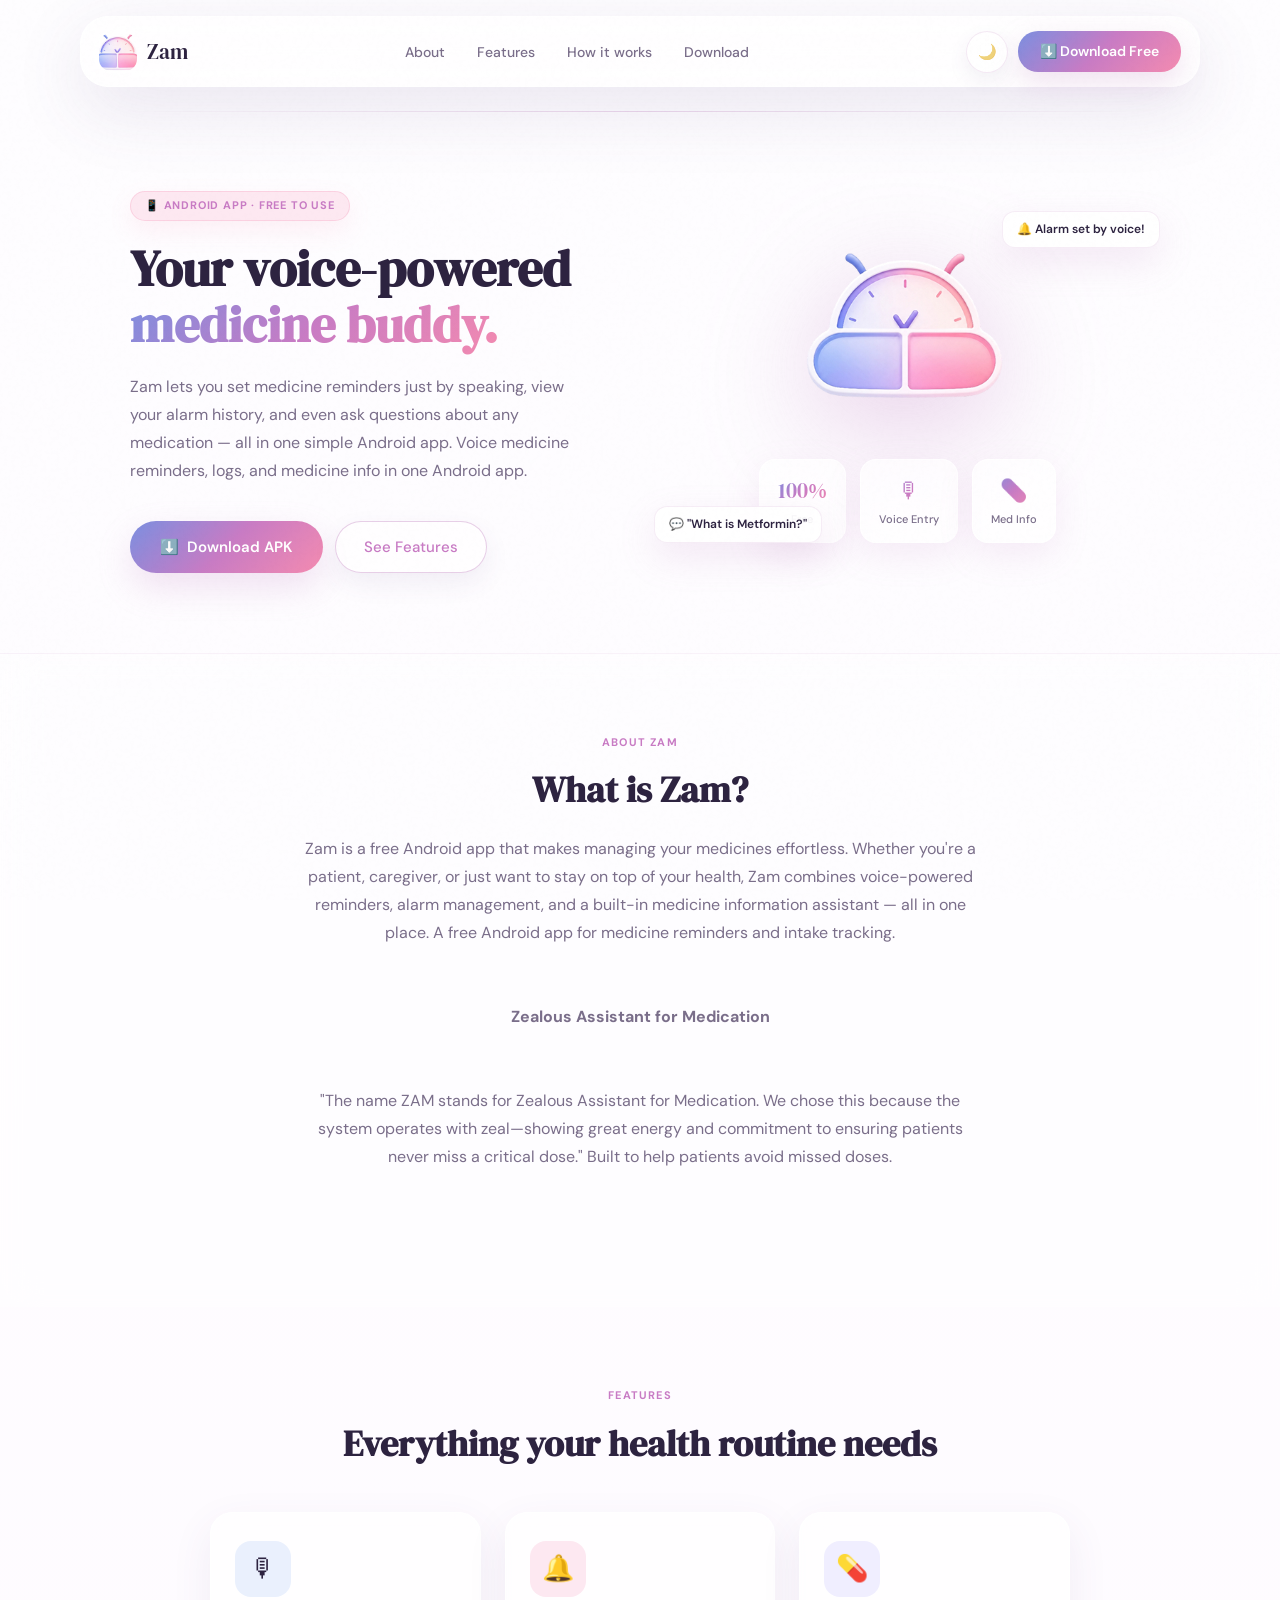
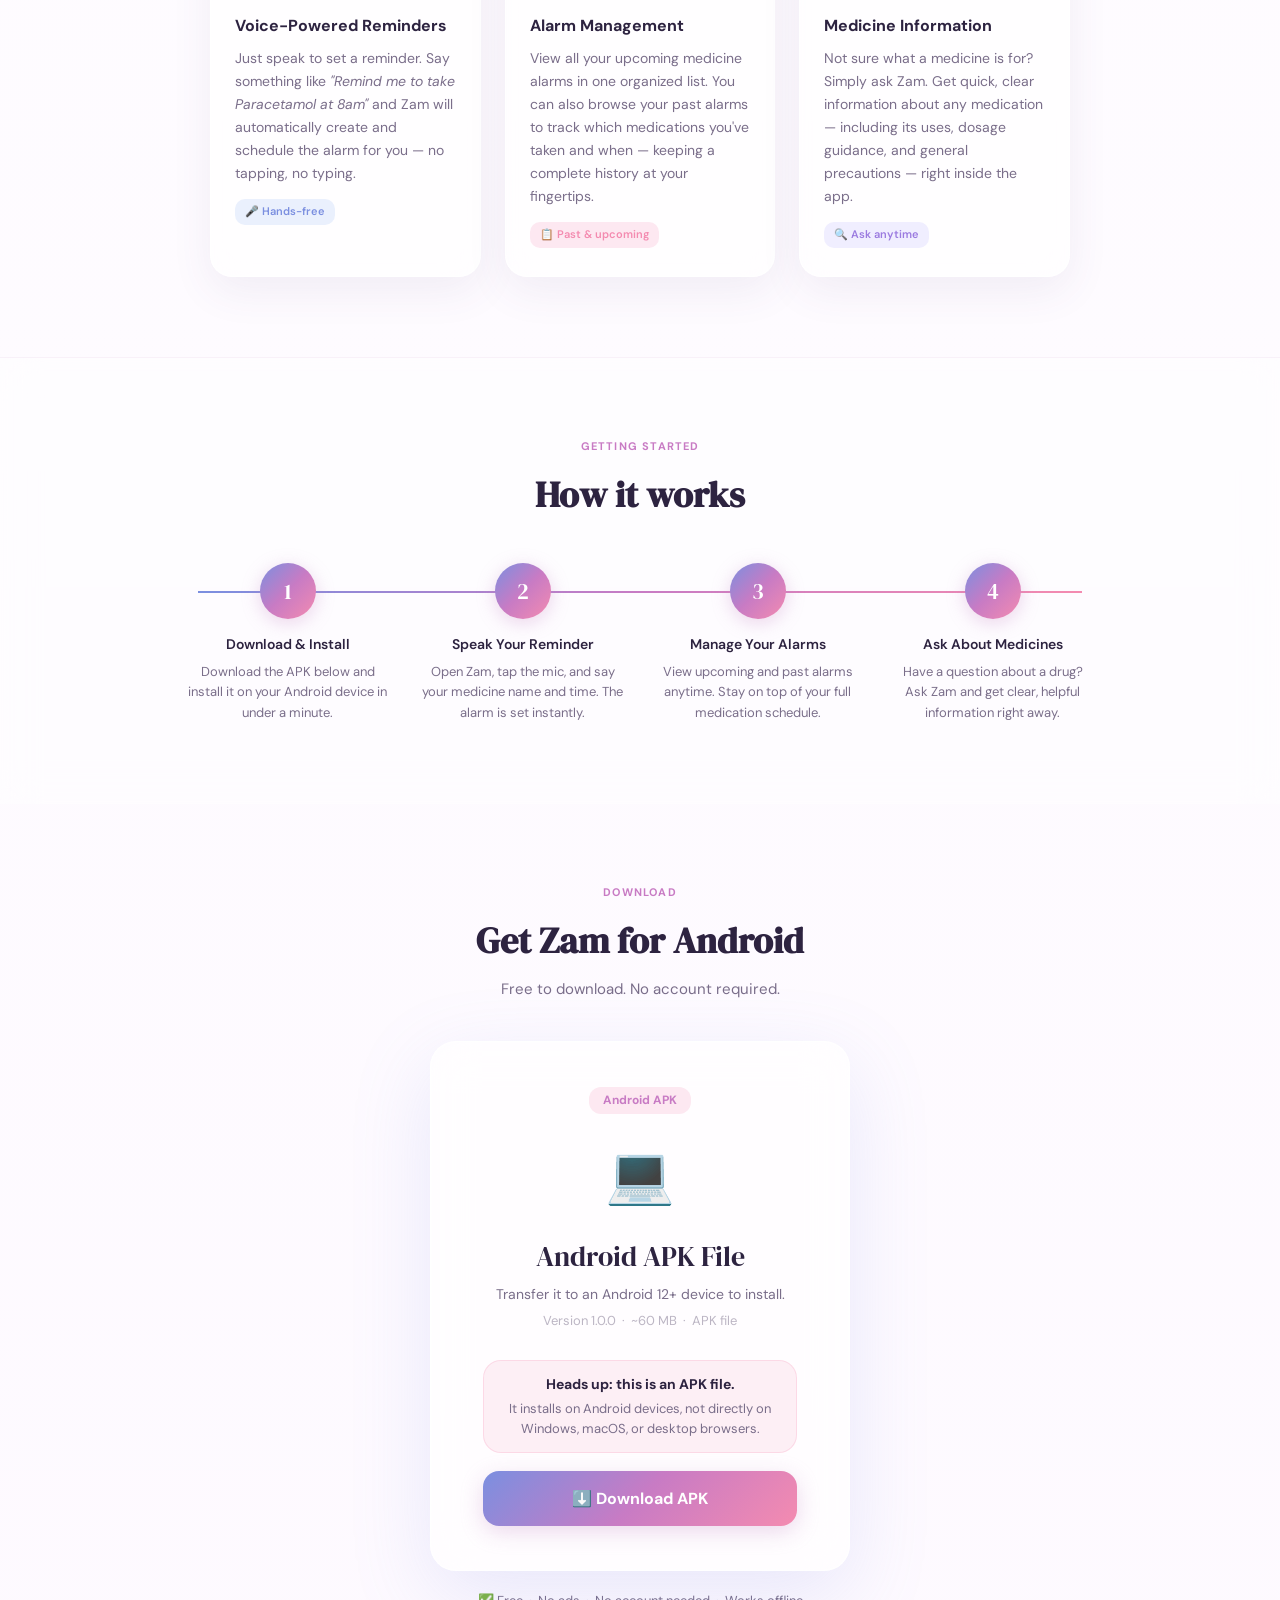
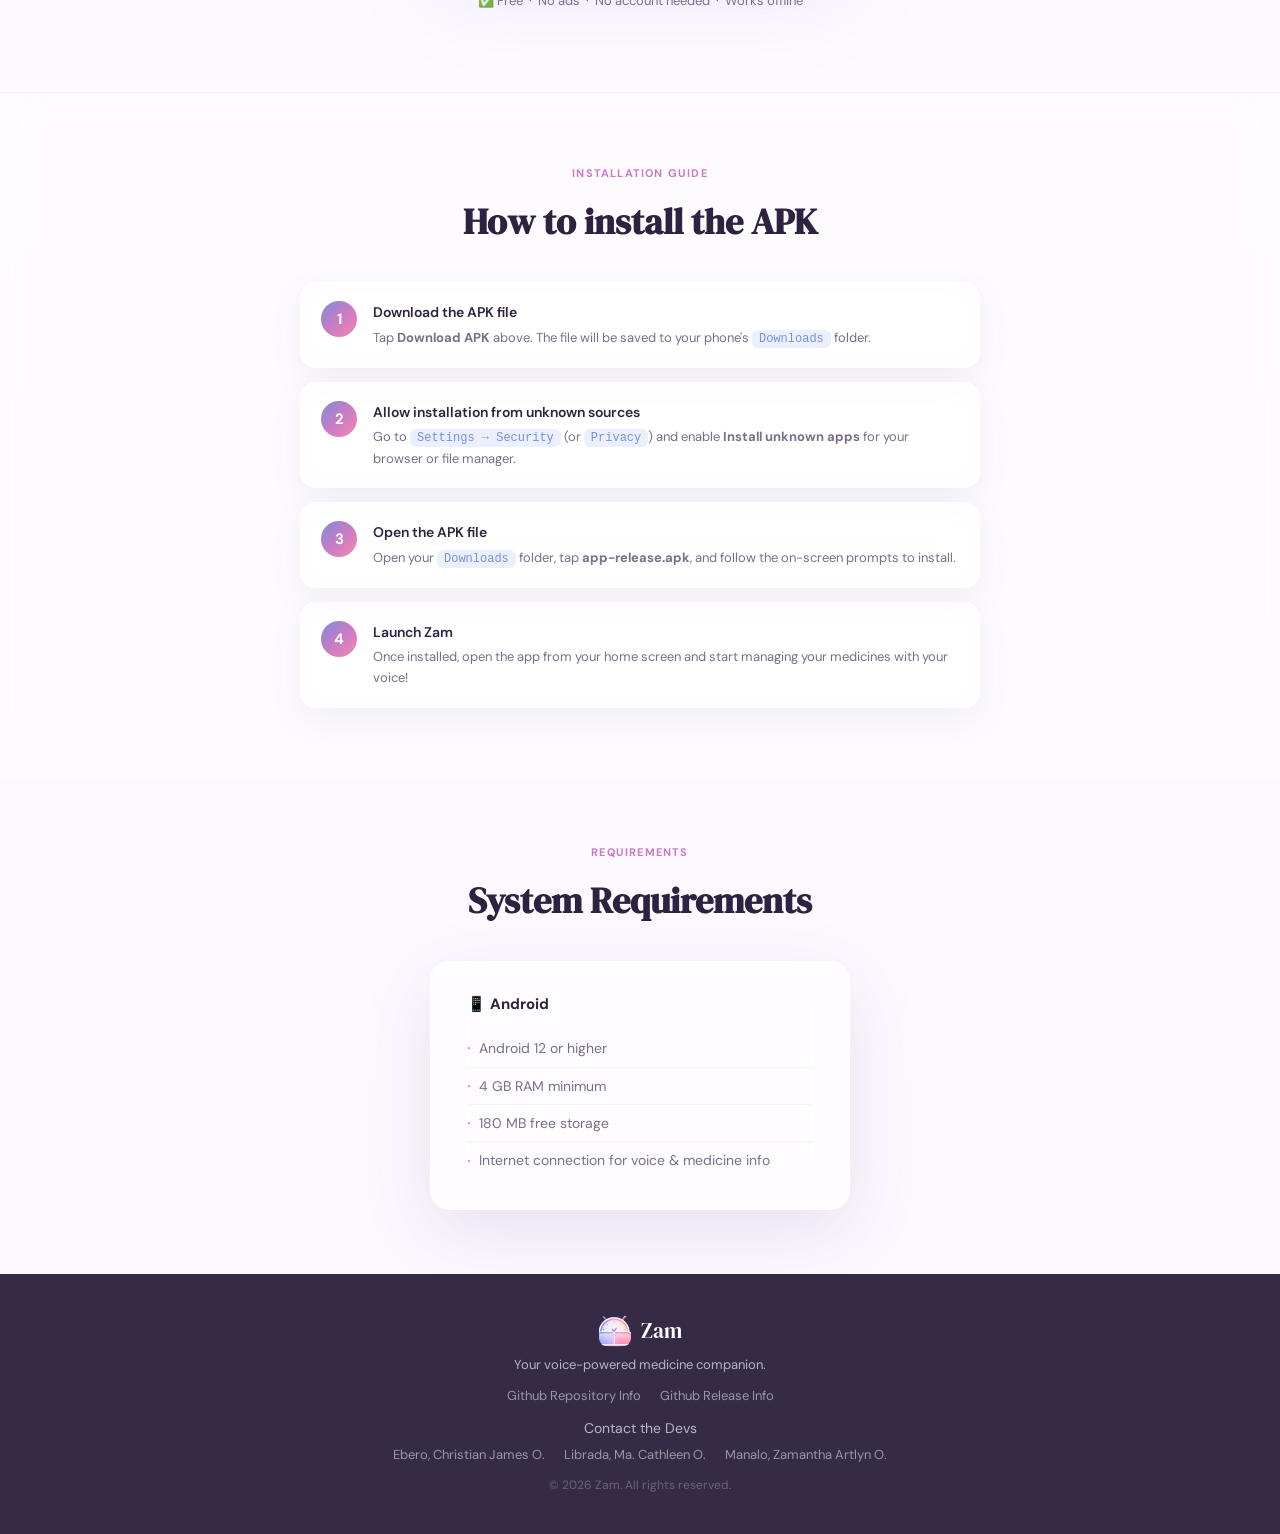
==== index.html @ 20a081a1 "feat: add catch errors if the user is not on an android device" ====
<!DOCTYPE html>
<html lang="en">

<head>
  <meta charset="UTF-8">
  <meta name="viewport" content="width=device-width, initial-scale=1.0">
  <meta name="keywords" content="AI, Zam, Medicine, Reminder, Voice Powered">
  <meta name="description" content="Z.A.M - Zealous Assistance for Medication. A free Android app for medicine reminders and intake tracking.">
  <meta name="robots" content="index, follow, max-image-preview:large, max-snippet:-1">
  <title>Zam</title>
  <link rel="icon" href="./icon.png" />
  <link rel="preconnect" href="https://fonts.googleapis.com">
  <link
    href="https://fonts.googleapis.com/css2?family=DM+Serif+Display:ital@0;1&family=DM+Sans:wght@300;400;500;600&display=swap"
    rel="stylesheet">
  <link rel="stylesheet" href="./style.css" type="text/css">
  <script type="module" src="./script.js" defer></script>
</head>

<body>

  <!-- NAV -->
  <nav>
    <a class="nav-logo" href="#">
      <img src="./icon.png" alt="Zam Logo">
      Zam
    </a>
    <ul class="nav-links">
      <li><a href="#about">About</a></li>
      <li><a href="#features">Features</a></li>
      <li><a href="#how">How it works</a></li>
      <li><a href="#download">Download</a></li>
    </ul>
    <div class="nav-actions">
      <button class="theme-toggle" type="button" aria-label="Switch to dark mode" aria-pressed="false"><span id="themeIcon">🌙</span></button>
      <!-- FIX: aria-label carries the text for screen readers; visible label set via JS on mobile -->
      <a class="btn-nav" href="#download" aria-label="Download Free">⬇️</a>
    </div>
  </nav>

  <!-- HERO -->
  <section class="hero">
    <div>
      <div class="hero-badge">📱 Android App · Free to use</div>
      <h1>Your voice-powered <span>medicine buddy.</span></h1>
      <p class="hero-desc">
        <span class="desktop-copy">Zam lets you set medicine reminders just by speaking, view your alarm history, and even ask questions
          about any medication — all in one simple Android app.</span>
        <span class="mobile-copy">Voice medicine reminders, logs, and medicine info in one Android app.</span>
      </p>
      <div class="hero-btns">
        <a class="btn-primary" href="#download">⬇️ &nbsp;Download APK</a>
        <a class="btn-outline" href="#features">See Features</a>
      </div>
    </div>
    <div class="hero-visual">
      <div class="hero-logo-wrap">
        <img class="hero-logo-img" src="./icon.png" alt="Zam App Icon">
        <div class="hero-stat-row">
          <div class="hero-stat">
            <div class="hero-stat-num">100%</div>
            <div class="hero-stat-label">Free</div>
          </div>
          <div class="hero-stat">
            <div class="hero-stat-num">🎙</div>
            <div class="hero-stat-label">Voice Entry</div>
          </div>
          <div class="hero-stat">
            <div class="hero-stat-num">💊</div>
            <div class="hero-stat-label">Med Info</div>
          </div>
        </div>
      </div>
      <div class="float-tag ft1">🔔 Alarm set by voice!</div>
      <div class="float-tag ft2">💬 "What is Metformin?"</div>
    </div>
  </section>

  <!-- ABOUT -->
  <section class="about" id="about">
    <div class="about-inner">
      <p class="section-label">About Zam</p>
      <h2>What is Zam?</h2>
      <p class="about-lead">
        <span class="desktop-copy">Zam is a free Android app that makes managing your medicines effortless. Whether you're a patient,
          caregiver, or just want to stay on top of your health, Zam combines voice-powered reminders, alarm
          management, and a built-in medicine information assistant — all in one place.</span>
        <span class="mobile-copy">A free Android app for medicine reminders and intake tracking.</span>
      </p>
      <p class="about-lead">
        <strong>Zealous Assistant for Medication</strong>
      </p>
      <p class="about-lead">
        <span class="desktop-copy">"The name ZAM stands for Zealous Assistant for Medication. We chose this because the system operates
          with zeal—showing great energy and commitment to ensuring patients never miss a critical dose."</span>
        <span class="mobile-copy">Built to help patients avoid missed doses.</span>
      </p>
    </div>
  </section>

  <!-- FEATURES -->
  <section class="features" id="features">
    <p class="section-label">Features</p>
    <h2>Everything your health routine needs</h2>
    <div class="feat-grid">

      <div class="feat-card">
        <div class="feat-icon fi-blue">🎙</div>
        <h3>Voice-Powered Reminders</h3>
        <p>
          Just speak to set a reminder. Say something like <em>"Remind me to take Paracetamol at 8am"</em> and Zam
          will automatically create and schedule the alarm for you — no tapping, no typing.
        </p>
        <span class="feat-tag">🎤 Hands-free</span>
      </div>

      <div class="feat-card">
        <div class="feat-icon fi-pink">🔔</div>
        <h3>Alarm Management</h3>
        <p>
          View all your upcoming medicine alarms in one organized list. You can also browse your past alarms to track
          which medications you've taken and when — keeping a complete history at your fingertips.
        </p>
        <span class="feat-tag" style="background:var(--soft-pink);color:var(--pink)">📋 Past & upcoming</span>
      </div>

      <div class="feat-card">
        <div class="feat-icon fi-purple">💊</div>
        <h3>Medicine Information</h3>
        <p>
          Not sure what a medicine is for? Simply ask Zam. Get quick, clear information about any medication —
          including its uses, dosage guidance, and general precautions — right inside the app.
        </p>
        <span class="feat-tag" style="background:#F0EEFF;color:#9B7BE0">🔍 Ask anytime</span>
      </div>

    </div>
  </section>

  <!-- HOW IT WORKS -->
  <section class="how" id="how">
    <div class="how-inner">
      <p class="section-label">Getting Started</p>
      <h2>How it works</h2>
      <div class="steps">
        <div class="step">
          <div class="step-num">1</div>
          <h3>Download & Install</h3>
          <p>Download the APK below and install it on your Android device in under a minute.</p>
        </div>
        <div class="step">
          <div class="step-num">2</div>
          <h3>Speak Your Reminder</h3>
          <p>Open Zam, tap the mic, and say your medicine name and time. The alarm is set instantly.</p>
        </div>
        <div class="step">
          <div class="step-num">3</div>
          <h3>Manage Your Alarms</h3>
          <p>View upcoming and past alarms anytime. Stay on top of your full medication schedule.</p>
        </div>
        <div class="step">
          <div class="step-num">4</div>
          <h3>Ask About Medicines</h3>
          <p>Have a question about a drug? Ask Zam and get clear, helpful information right away.</p>
        </div>
      </div>
    </div>
  </section>

  <!-- DOWNLOAD -->
  <section class="download" id="download">
    <div class="download-inner">
      <p class="section-label">Download</p>
      <h2>Get Zam for Android</h2>
      <p style="text-align:center;font-size:15px;color:var(--muted);margin-top:-0.5rem;">Free to download. No account required.</p>
      <div class="dl-center">
        <div class="dl-card">
          <div class="dl-badge" data-download-badge>Free Download</div>
          <div class="dl-icon" data-download-icon>📱</div>
          <div class="dl-title" data-download-title>Android</div>
          <div class="dl-sub" data-download-subtitle>Requires Android 12 or higher</div>
          <div class="dl-size">Version 1.0.0 &nbsp;·&nbsp; ~60 MB &nbsp;·&nbsp; APK file</div>
          <div class="dl-alert" data-download-alert hidden>
            <strong data-download-alert-title></strong>
            <span data-download-alert-text></span>
          </div>
          <a href="https://github.com/haxzxz/Medicine-Intake-Reminder-App/releases/download/Zam-Medicine-Intake-Reminder/zam.apk" class="btn-dl btn-dl-grad" data-download-button download>
            ⬇️ &nbsp;Download APK
          </a>
        </div>
      </div>
      <p class="dl-note">✅ Free &nbsp;·&nbsp; No ads &nbsp;·&nbsp; No account needed &nbsp;·&nbsp; Works offline</p>
    </div>
  </section>

  <!-- INSTALL GUIDE -->
  <section class="install">
    <div class="install-inner">
      <p class="section-label">Installation Guide</p>
      <h2>How to install the APK</h2>
      <div class="install-steps">
        <div class="install-step">
          <div class="is-num">1</div>
          <div class="is-text">
            <h4>Download the APK file</h4>
            <p>Tap <strong>Download APK</strong> above. The file will be saved to your phone's <code>Downloads</code> folder.</p>
          </div>
        </div>
        <div class="install-step">
          <div class="is-num">2</div>
          <div class="is-text">
            <h4>Allow installation from unknown sources</h4>
            <p>Go to <code>Settings → Security</code> (or <code>Privacy</code>) and enable <strong>Install unknown apps</strong> for your browser or file manager.</p>
          </div>
        </div>
        <div class="install-step">
          <div class="is-num">3</div>
          <div class="is-text">
            <h4>Open the APK file</h4>
            <p>Open your <code>Downloads</code> folder, tap <strong>app-release.apk</strong>, and follow the on-screen prompts to install.</p>
          </div>
        </div>
        <div class="install-step">
          <div class="is-num">4</div>
          <div class="is-text">
            <h4>Launch Zam</h4>
            <p>Once installed, open the app from your home screen and start managing your medicines with your voice!</p>
          </div>
        </div>
      </div>
    </div>
  </section>

  <!-- SYSTEM REQUIREMENTS -->
  <section class="sysreq">
    <p class="section-label">Requirements</p>
    <h2>System Requirements</h2>
    <div class="req-single">
      <h3>📱 Android</h3>
      <ul>
        <li>Android 12 or higher</li>
        <li>4 GB RAM minimum</li>
        <li>180 MB free storage</li>
        <li>Internet connection for voice & medicine info</li>
      </ul>
    </div>
  </section>

  <!-- FOOTER -->
  <footer>
    <div class="footer-logo">
      <img src="./icon.png" alt="Zam Logo">
      Zam
    </div>
    <p>Your voice-powered medicine companion.</p>
    <div class="footer-links">
      <a href="https://github.com/haxzxz/Medicine-Intake-Reminder-App">Github Repository Info</a>
      <a href="https://github.com/haxzxz/Medicine-Intake-Reminder-App/releases">Github Release Info</a>
    </div>
    <div class="footer-links">
      <p style="margin-top: 10px;margin-bottom: 6px;font-size:14px">Contact the Devs</p>
      <a href="https://www.facebook.com/xhristian.jamex">Ebero, Christian James O.</a>
      <a href="https://www.facebook.com/cathleenlibrda">Librada, Ma. Cathleen O.</a>
      <a href="https://www.facebook.com/zamanthaartlyn.manalo">Manalo, Zamantha Artlyn O.</a>
    </div>
    <p style="margin-top:10px;font-size:12px;opacity:.4;">© 2026 Zam. All rights reserved.</p>
  </footer>

</body>
</html>
---- style.css ----
* {
    margin: 0;
    padding: 0;
    box-sizing: border-box
}

:root {
    --pink: #F48BB0;
    --blue: #7B8FE0;
    --soft-pink: #FDE8F1;
    --soft-blue: #EAF0FD;
    --mid: #C87BC4;
    --text: #2D2340;
    --muted: #7A6E8A;
    --bg: #FDF8FF;
    --grad: linear-gradient(135deg, #7B8FE0 0%, #C87BC4 50%, #F48BB0 100%);
    --glass: rgba(255, 255, 255, .66);
    --glass-strong: rgba(255, 255, 255, .82);
    --glass-border: rgba(255, 255, 255, .72);
    --shadow-soft: 0 22px 70px rgba(92, 67, 128, .13);
    --ease-premium: cubic-bezier(.22, 1, .36, 1);
}

body[data-theme="dark"] {
    --soft-pink: rgba(244, 139, 176, .13);
    --soft-blue: rgba(123, 143, 224, .14);
    --text: #F8F2FF;
    --muted: #C8BBD8;
    --mid: #F2A4DE;
    --bg: #15111F;
    --glass: rgba(35, 28, 50, .64);
    --glass-strong: rgba(42, 34, 60, .82);
    --glass-border: rgba(255, 255, 255, .12);
    --shadow-soft: 0 24px 80px rgba(0, 0, 0, .32);
    background: linear-gradient(180deg, rgba(22, 17, 34, .94), rgba(36, 27, 52, .96));
}

html {
    scroll-behavior: smooth
}

body {
    font-family: 'DM Sans', sans-serif;
    background:
        linear-gradient(180deg, rgba(255, 255, 255, .72), rgba(253, 248, 255, .88)),
        var(--bg);
    color: var(--text);
    overflow-x: hidden;
    line-height: 1.6
}

body::before {
    content: '';
    position: fixed;
    inset: 0;
    pointer-events: none;
    z-index: 9999;
    opacity: .28;
    background-image: url("data:image/svg+xml,%3Csvg viewBox='0 0 256 256' xmlns='http://www.w3.org/2000/svg'%3E%3Cfilter id='n'%3E%3CfeTurbulence type='fractalNoise' baseFrequency='0.8' numOctaves='3' stitchTiles='stitch'/%3E%3C/filter%3E%3Crect width='100%25' height='100%25' filter='url(%23n)' opacity='0.035'/%3E%3C/svg%3E")
}

body[data-theme="dark"]::before {
    opacity: .22
}

/* NAV */
nav {
    display: flex;
    align-items: center;
    justify-content: space-between;
    width: min(1120px, calc(100% - 32px));
    margin: 16px auto 0;
    padding: .85rem 1.1rem;
    background: var(--glass);
    backdrop-filter: blur(22px) saturate(160%);
    -webkit-backdrop-filter: blur(22px) saturate(160%);
    border: 1px solid var(--glass-border);
    border-radius: 28px;
    position: sticky;
    top: 14px;
    z-index: 100;
    box-shadow: var(--shadow-soft);
    transition: background .35s var(--ease-premium), border-color .35s var(--ease-premium), box-shadow .35s var(--ease-premium)
}

.nav-logo {
    display: flex;
    align-items: center;
    gap: 10px;
    font-family: 'DM Serif Display', serif;
    font-size: 21px;
    color: var(--text);
    text-decoration: none
}

.nav-logo img {
    width: 38px;
    height: 38px;
    border-radius: 12px;
    object-fit: cover
}

.nav-actions {
    display: flex;
    align-items: center;
    gap: 10px
}

.nav-links {
    display: flex;
    gap: 2rem;
    list-style: none
}

.nav-links a {
    text-decoration: none;
    color: var(--muted);
    font-size: 14px;
    font-weight: 500;
    cursor: pointer;
    transition: color .25s var(--ease-premium)
}

.nav-links a:hover {
    color: var(--text)
}

.btn-nav {
    background: var(--grad);
    color: white;
    border: none;
    padding: 9px 22px;
    border-radius: 20px;
    font-size: 14px;
    font-weight: 600;
    cursor: pointer;
    font-family: 'DM Sans', sans-serif;
    transition: opacity .25s var(--ease-premium), transform .25s var(--ease-premium), box-shadow .25s var(--ease-premium);
    text-decoration: none;
    box-shadow: 0 10px 28px rgba(196, 136, 196, .25)
}

.btn-nav:hover {
    opacity: .9;
    transform: translateY(-2px);
    box-shadow: 0 16px 34px rgba(196, 136, 196, .3)
}

.theme-toggle {
    width: 42px;
    height: 42px;
    border: 1px solid rgba(196, 136, 196, .18);
    border-radius: 50%;
    background: rgba(255, 255, 255, .38);
    color: rgba(45, 35, 64, .72);
    cursor: pointer;
    display: grid;
    place-items: center;
    font-size: 15px;
    box-shadow: inset 0 1px 0 rgba(255, 255, 255, .44), 0 8px 20px rgba(92, 67, 128, .08);
    backdrop-filter: blur(18px) saturate(130%);
    -webkit-backdrop-filter: blur(18px) saturate(130%);
    transition: transform .35s var(--ease-premium), background .35s var(--ease-premium), border-color .35s var(--ease-premium), box-shadow .35s var(--ease-premium), color .35s var(--ease-premium)
}

.theme-toggle:hover {
    transform: translateY(-1px);
    background: rgba(255, 255, 255, .5);
    border-color: rgba(196, 136, 196, .24);
    box-shadow: inset 0 1px 0 rgba(255, 255, 255, .5), 0 12px 26px rgba(92, 67, 128, .11)
}

#themeIcon {
    display: inline-block;
    line-height: 1;
    transform-origin: center;
    filter: saturate(.78) brightness(.96);
    transition: transform .45s var(--ease-premium), opacity .35s var(--ease-premium), filter .35s var(--ease-premium)
}

.theme-toggle.spin #themeIcon {
    animation: iconSpin .45s var(--ease-premium);
}

@keyframes iconSpin {
    0% {
        opacity: 1;
        transform: rotate(0deg) scale(1);
    }

    40% {
        opacity: .68;
        transform: rotate(180deg) scale(.7);
    }

    100% {
        opacity: 1;
        transform: rotate(360deg) scale(1);
    }
}

/* HERO */
.hero {
    display: grid;
    grid-template-columns: 1fr 1fr;
    gap: 3rem;
    align-items: center;
    max-width: 1100px;
    margin: 0 auto;
    padding: 6.5rem 2.5rem 5rem;
    position: relative
}

.hero::before {
    content: '';
    position: absolute;
    inset: 24px 2rem auto 2rem;
    height: 1px;
    background: linear-gradient(90deg, transparent, rgba(196, 136, 196, .32), transparent);
    pointer-events: none
}

.hero-badge {
    display: inline-flex;
    align-items: center;
    gap: 6px;
    background: var(--soft-pink);
    border: 1px solid rgba(244, 139, 176, .25);
    box-shadow: 0 10px 24px rgba(244, 139, 176, .12);
    color: var(--mid);
    font-size: 11px;
    font-weight: 700;
    padding: 5px 14px;
    border-radius: 20px;
    margin-bottom: 1.25rem;
    letter-spacing: .8px;
    text-transform: uppercase;
    animation: fadeUp .7s .05s both
}

h1 {
    font-family: 'DM Serif Display', serif;
    font-size: 50px;
    line-height: 1.12;
    color: var(--text);
    margin-bottom: 1.25rem;
    animation: fadeUp .7s .12s both
}

h1 span {
    background: var(--grad);
    -webkit-background-clip: text;
    -webkit-text-fill-color: transparent;
    background-clip: text
}

.hero-desc {
    font-size: 16px;
    color: var(--muted);
    line-height: 1.75;
    margin-bottom: 2.25rem;
    max-width: 440px;
    animation: fadeUp .7s .2s both
}

.hero-btns {
    display: flex;
    gap: 12px;
    flex-wrap: wrap;
    animation: fadeUp .7s .28s both
}

.btn-primary {
    background: var(--grad);
    color: white;
    border: none;
    padding: 14px 30px;
    border-radius: 30px;
    font-size: 15px;
    font-weight: 600;
    cursor: pointer;
    font-family: 'DM Sans', sans-serif;
    display: flex;
    align-items: center;
    gap: 8px;
    transition: opacity .25s var(--ease-premium), transform .25s var(--ease-premium), box-shadow .25s var(--ease-premium);
    text-decoration: none;
    box-shadow: 0 14px 34px rgba(196, 136, 196, .24)
}

.btn-primary:hover {
    opacity: .9;
    transform: translateY(-3px);
    box-shadow: 0 20px 44px rgba(196, 136, 196, .3)
}

.btn-outline {
    background: var(--glass);
    backdrop-filter: blur(18px) saturate(150%);
    -webkit-backdrop-filter: blur(18px) saturate(150%);
    color: var(--mid);
    border: 1.5px solid rgba(196, 136, 196, .4);
    padding: 13px 28px;
    border-radius: 30px;
    font-size: 15px;
    font-weight: 500;
    font-family: 'DM Sans', sans-serif;
    display: flex;
    align-items: center;
    gap: 8px;
    cursor: pointer;
    transition: border-color .25s var(--ease-premium), transform .25s var(--ease-premium), box-shadow .25s var(--ease-premium);
    text-decoration: none;
    box-shadow: 0 10px 26px rgba(92, 67, 128, .08)
}

.btn-outline:hover {
    border-color: var(--pink);
    transform: translateY(-3px);
    box-shadow: 0 16px 36px rgba(92, 67, 128, .12)
}

/* HERO VISUAL */
.hero-visual {
    display: flex;
    justify-content: center;
    align-items: center;
    position: relative;
    padding: 20px
}

.hero-logo-wrap {
    display: flex;
    flex-direction: column;
    align-items: center;
    gap: 28px
}

.hero-logo-img {
    width: 210px;
    height: 210px;
    object-fit: contain;
    filter: drop-shadow(0 24px 55px rgba(196, 136, 196, .4));
    animation: floatLogo 5.5s ease-in-out infinite
}

.hero-stat-row {
    display: flex;
    gap: 14px
}

.hero-stat {
    background: var(--glass);
    backdrop-filter: blur(18px) saturate(150%);
    -webkit-backdrop-filter: blur(18px) saturate(150%);
    border-radius: 16px;
    padding: 13px 18px;
    text-align: center;
    border: 1px solid var(--glass-border);
    box-shadow: 0 12px 34px rgba(196, 136, 196, .15);
    transition: transform .3s var(--ease-premium), box-shadow .3s var(--ease-premium)
}

.hero-stat:hover {
    transform: translateY(-4px);
    box-shadow: 0 18px 40px rgba(196, 136, 196, .2)
}

.hero-stat-num {
    font-family: 'DM Serif Display', serif;
    font-size: 22px;
    background: var(--grad);
    -webkit-background-clip: text;
    -webkit-text-fill-color: transparent;
    background-clip: text
}

.hero-stat-label {
    font-size: 11px;
    color: var(--muted);
    margin-top: 3px;
    font-weight: 500
}

.float-tag {
    position: absolute;
    background: var(--glass-strong);
    backdrop-filter: blur(18px) saturate(150%);
    -webkit-backdrop-filter: blur(18px) saturate(150%);
    border-radius: 13px;
    padding: 8px 14px;
    box-shadow: 0 4px 20px rgba(196, 136, 196, .22);
    border: 1px solid rgba(196, 136, 196, .15);
    font-size: 12px;
    font-weight: 600;
    color: var(--text);
    display: flex;
    align-items: center;
    gap: 6px;
    white-space: nowrap;
    animation: ft 3s ease-in-out infinite;
    box-shadow: 0 14px 36px rgba(196, 136, 196, .18)
}

.ft1 {
    top: 10px;
    right: -10px;
    animation-delay: 0s
}

.ft2 {
    bottom: 20px;
    left: -10px;
    animation-delay: 1.5s
}

@keyframes ft {

    0%,
    100% {
        transform: translateY(0)
    }

    50% {
        transform: translateY(-8px)
    }
}

@keyframes floatLogo {

    0%,
    100% {
        transform: translateY(0)
    }

    50% {
        transform: translateY(-10px)
    }
}

/* SECTION SHARED */
.section-label {
    text-align: center;
    font-size: 11px;
    font-weight: 700;
    letter-spacing: 1.2px;
    text-transform: uppercase;
    color: var(--mid);
    margin-bottom: 10px
}

h2 {
    font-family: 'DM Serif Display', serif;
    font-size: 36px;
    text-align: center;
    color: var(--text);
    margin-bottom: 1rem
}

/* ABOUT */
.about {
    background: rgba(255, 255, 255, .42);
    backdrop-filter: blur(18px);
    -webkit-backdrop-filter: blur(18px);
    border-top: 1px solid rgba(196, 136, 196, .1);
    padding: 5rem 2.5rem
}

.about-inner {
    max-width: 940px;
    margin: 0 auto
}

.about-lead {
    text-align: center;
    font-size: 16px;
    color: var(--muted);
    line-height: 1.75;
    max-width: 680px;
    margin: 0 auto 3.5rem
}

/* FEATURES */
.features {
    padding: 5rem 2.5rem;
    max-width: 940px;
    margin: 0 auto
}

.feat-grid {
    display: grid;
    grid-template-columns: repeat(3, 1fr);
    gap: 1.5rem;
    margin-top: 2.5rem
}

.feat-card {
    background: var(--glass);
    backdrop-filter: blur(18px) saturate(150%);
    -webkit-backdrop-filter: blur(18px) saturate(150%);
    border-radius: 22px;
    padding: 28px 24px;
    border: 1px solid var(--glass-border);
    box-shadow: 0 14px 42px rgba(92, 67, 128, .08);
    transition: transform .32s var(--ease-premium), box-shadow .32s var(--ease-premium), background .32s var(--ease-premium)
}

.feat-card:hover {
    transform: translateY(-7px);
    background: var(--glass-strong);
    box-shadow: 0 24px 60px rgba(196, 136, 196, .18)
}

.feat-icon {
    width: 56px;
    height: 56px;
    border-radius: 16px;
    display: flex;
    align-items: center;
    justify-content: center;
    font-size: 26px;
    margin-bottom: 16px
}

.fi-blue {
    background: var(--soft-blue)
}

.fi-pink {
    background: var(--soft-pink)
}

.fi-purple {
    background: #F0EEFF
}

body[data-theme="dark"] .fi-purple {
    background: rgba(155, 123, 224, .18)
}

.feat-card h3 {
    font-size: 16px;
    font-weight: 700;
    color: var(--text);
    margin-bottom: 8px
}

.feat-card p {
    font-size: 14px;
    color: var(--muted);
    line-height: 1.65
}

.feat-tag {
    display: inline-flex;
    align-items: center;
    gap: 5px;
    margin-top: 14px;
    background: var(--soft-blue);
    color: var(--blue);
    font-size: 11px;
    font-weight: 600;
    padding: 4px 10px;
    border-radius: 10px
}

/* HOW IT WORKS */
.how {
    background: rgba(255, 255, 255, .42);
    backdrop-filter: blur(18px);
    -webkit-backdrop-filter: blur(18px);
    border-top: 1px solid rgba(196, 136, 196, .1);
    padding: 5rem 2.5rem
}

.how-inner {
    max-width: 940px;
    margin: 0 auto
}

.steps {
    display: flex;
    gap: 0;
    margin-top: 2.5rem;
    position: relative
}

.steps::before {
    content: '';
    position: absolute;
    top: 28px;
    left: 28px;
    right: 28px;
    height: 2px;
    background: var(--grad);
    z-index: 0
}

.step {
    flex: 1;
    display: flex;
    flex-direction: column;
    align-items: center;
    text-align: center;
    padding: 0 1rem;
    position: relative;
    z-index: 1
}

.step-num {
    width: 56px;
    height: 56px;
    border-radius: 50%;
    background: var(--grad);
    color: white;
    font-family: 'DM Serif Display', serif;
    font-size: 22px;
    display: flex;
    align-items: center;
    justify-content: center;
    margin-bottom: 14px;
    box-shadow: 0 4px 18px rgba(196, 136, 196, .35);
    transition: transform .3s var(--ease-premium), box-shadow .3s var(--ease-premium)
}

.step:hover .step-num {
    transform: translateY(-4px) scale(1.04);
    box-shadow: 0 12px 28px rgba(196, 136, 196, .36)
}

.step h3 {
    font-size: 14px;
    font-weight: 600;
    color: var(--text);
    margin-bottom: 6px
}

.step p {
    font-size: 13px;
    color: var(--muted);
    line-height: 1.6
}

/* DOWNLOAD */
.download {
    padding: 5rem 2.5rem
}

.download-inner {
    max-width: 940px;
    margin: 0 auto
}

.dl-center {
    display: flex;
    justify-content: center;
    margin-top: 2.5rem
}

.dl-card {
    background: var(--glass);
    backdrop-filter: blur(22px) saturate(150%);
    -webkit-backdrop-filter: blur(22px) saturate(150%);
    border-radius: 26px;
    padding: 44px 52px;
    text-align: center;
    border: 1px solid var(--glass-border);
    max-width: 420px;
    width: 100%;
    box-shadow: 0 24px 80px rgba(123, 143, 224, .17);
    transition: transform .32s var(--ease-premium), box-shadow .32s var(--ease-premium)
}

.dl-card:hover {
    transform: translateY(-6px);
    box-shadow: 0 34px 90px rgba(123, 143, 224, .22)
}

.dl-card.is-unsupported {
    box-shadow: 0 24px 80px rgba(244, 139, 176, .16)
}

.dl-badge {
    display: inline-block;
    background: var(--soft-blue);
    color: var(--blue);
    font-size: 12px;
    font-weight: 700;
    padding: 4px 14px;
    border-radius: 12px;
    margin-bottom: 16px
}

.dl-badge.is-warning {
    background: var(--soft-pink);
    color: var(--mid)
}

.dl-icon {
    font-size: 56px;
    margin-bottom: 14px
}

.dl-title {
    font-family: 'DM Serif Display', serif;
    font-size: 28px;
    color: var(--text);
    margin-bottom: 4px
}

.dl-sub {
    font-size: 14px;
    color: var(--muted);
    margin-bottom: 6px
}

.dl-size {
    font-size: 13px;
    color: rgba(122, 110, 138, .5);
    margin-bottom: 28px
}

.dl-alert {
    text-align: center;
    background: rgba(253, 232, 241, .68);
    border: 1px solid rgba(244, 139, 176, .22);
    border-radius: 18px;
    color: var(--muted);
    font-size: 13px;
    line-height: 1.55;
    margin: 0 0 18px;
    padding: 13px 15px
}

.dl-alert strong,
.dl-alert span {
    display: block
}

.dl-alert strong {
    color: var(--text);
    font-size: 14px;
    margin-bottom: 3px
}

.btn-dl {
    width: 100%;
    padding: 15px;
    border-radius: 16px;
    font-size: 16px;
    font-weight: 700;
    cursor: pointer;
    font-family: 'DM Sans', sans-serif;
    border: none;
    display: flex;
    align-items: center;
    justify-content: center;
    gap: 9px;
    transition: opacity .2s, transform .15s;
    text-decoration: none
}

.btn-dl-grad {
    background: var(--grad);
    color: white;
    box-shadow: 0 6px 22px rgba(196, 136, 196, .32)
}

.btn-dl-subtle {
    background: rgba(255, 255, 255, .5);
    border: 1px solid rgba(196, 136, 196, .22);
    color: var(--mid);
    box-shadow: 0 8px 24px rgba(92, 67, 128, .08)
}

.btn-dl:hover {
    opacity: .9;
    transform: translateY(-2px)
}

.dl-note {
    text-align: center;
    font-size: 13px;
    color: var(--muted);
    margin-top: 20px
}

/* INSTALL GUIDE */
.install {
    background: rgba(255, 255, 255, .42);
    backdrop-filter: blur(18px);
    -webkit-backdrop-filter: blur(18px);
    border-top: 1px solid rgba(196, 136, 196, .1);
    padding: 4.5rem 2.5rem
}

.install-inner {
    max-width: 680px;
    margin: 0 auto
}

.install-steps {
    display: flex;
    flex-direction: column;
    gap: 14px;
    margin-top: 2rem
}

.install-step {
    display: flex;
    align-items: flex-start;
    gap: 16px;
    background: var(--glass);
    backdrop-filter: blur(18px) saturate(150%);
    -webkit-backdrop-filter: blur(18px) saturate(150%);
    border-radius: 16px;
    padding: 18px 20px;
    border: 1px solid var(--glass-border);
    box-shadow: 0 12px 32px rgba(92, 67, 128, .08);
    transition: transform .3s var(--ease-premium), box-shadow .3s var(--ease-premium)
}

.install-step:hover {
    transform: translateY(-4px);
    box-shadow: 0 20px 46px rgba(92, 67, 128, .13)
}

.is-num {
    width: 36px;
    height: 36px;
    border-radius: 50%;
    background: var(--grad);
    color: white;
    font-weight: 700;
    font-size: 15px;
    display: flex;
    align-items: center;
    justify-content: center;
    flex-shrink: 0
}

.is-text h4 {
    font-size: 14px;
    font-weight: 600;
    color: var(--text);
    margin-bottom: 4px
}

.is-text p {
    font-size: 13px;
    color: var(--muted);
    line-height: 1.6
}

.is-text code {
    background: var(--soft-blue);
    color: var(--blue);
    font-size: 12px;
    padding: 2px 7px;
    border-radius: 6px;
    font-family: monospace
}

/* SYSTEM REQUIREMENTS */
.sysreq {
    padding: 4rem 2.5rem;
    max-width: 940px;
    margin: 0 auto
}

.req-single {
    background: var(--glass);
    backdrop-filter: blur(18px) saturate(150%);
    -webkit-backdrop-filter: blur(18px) saturate(150%);
    border-radius: 20px;
    padding: 30px 36px;
    max-width: 420px;
    margin: 2rem auto 0;
    border: 1px solid var(--glass-border);
    box-shadow: var(--shadow-soft)
}

.req-single h3 {
    font-size: 15px;
    font-weight: 700;
    color: var(--text);
    margin-bottom: 14px;
    display: flex;
    align-items: center;
    gap: 8px
}

.req-single ul {
    list-style: none
}

.req-single ul li {
    font-size: 14px;
    color: var(--muted);
    padding: 7px 0;
    border-bottom: 1px solid rgba(196, 136, 196, .1);
    display: flex;
    align-items: center;
    gap: 8px
}

.req-single ul li:last-child {
    border-bottom: none
}

.req-single ul li::before {
    content: '·';
    color: var(--pink);
    font-size: 20px;
    line-height: 1
}

/* FOOTER */
footer {
    background: rgba(45, 35, 64, .96);
    color: rgba(255, 255, 255, .65);
    padding: 2.5rem 2rem;
    text-align: center;
    font-size: 13px
}

.footer-logo {
    display: flex;
    align-items: center;
    justify-content: center;
    gap: 10px;
    font-family: 'DM Serif Display', serif;
    font-size: 21px;
    color: white;
    margin-bottom: 8px
}

.footer-logo img {
    width: 32px;
    height: 32px;
    border-radius: 9px;
    object-fit: cover
}

footer a {
    color: rgba(255, 255, 255, .5);
    text-decoration: none;
    margin: 0 8px
}

footer a:hover {
    color: white
}

.footer-links {
    margin: 10px 0
}

/* ─── DARK MODE OVERRIDES ─── */

body[data-theme="dark"] .about,
body[data-theme="dark"] .how,
body[data-theme="dark"] .install {
    background: rgba(22, 17, 34, .38)
}

body[data-theme="dark"] .btn-outline,
body[data-theme="dark"] .theme-toggle {
    background: rgba(255, 255, 255, .07);
    border-color: rgba(255, 255, 255, .11);
    color: rgba(248, 242, 255, .78);
    box-shadow: inset 0 1px 0 rgba(255, 255, 255, .08), 0 10px 24px rgba(0, 0, 0, .18)
}

body[data-theme="dark"] .theme-toggle:hover {
    background: rgba(255, 255, 255, .1);
    border-color: rgba(255, 255, 255, .16);
    box-shadow: inset 0 1px 0 rgba(255, 255, 255, .1), 0 14px 28px rgba(0, 0, 0, .22)
}

body[data-theme="dark"] .dl-alert {
    background: rgba(244, 139, 176, .11);
    border-color: rgba(244, 139, 176, .22)
}

body[data-theme="dark"] .btn-dl-subtle {
    background: rgba(255, 255, 255, .07);
    border-color: rgba(255, 255, 255, .12);
    color: #F2A4DE;
    box-shadow: 0 10px 28px rgba(0, 0, 0, .16)
}

body[data-theme="dark"] footer {
    background: rgba(12, 9, 18, .96)
}

/* FIX: How It Works steps — white background in dark mode */
body[data-theme="dark"] .step {
    background: var(--glass);
    border-color: rgba(255, 255, 255, .1)
}

/* FIX: Install steps text color consistency in dark mode */
body[data-theme="dark"] .is-text code {
    background: rgba(123, 143, 224, .2);
    color: #A8B8F0
}

@keyframes fadeUp {
    from {
        opacity: 0;
        transform: translateY(24px)
    }

    to {
        opacity: 1;
        transform: translateY(0)
    }
}

.reveal {
    opacity: 0;
    transform: translateY(30px);
    transition: opacity .75s var(--ease-premium), transform .75s var(--ease-premium)
}

.reveal.visible {
    opacity: 1;
    transform: translateY(0)
}

@media (prefers-reduced-motion: reduce) {

    *,
    *::before,
    *::after {
        animation-duration: .001ms !important;
        animation-iteration-count: 1 !important;
        scroll-behavior: auto !important;
        transition-duration: .001ms !important
    }

    .reveal {
        opacity: 1;
        transform: none
    }
}

/* ─── RESPONSIVE ─── */
@media(max-width:768px) {
    nav {
        width: min(100% - 20px, 1120px);
        margin-top: 10px;
        padding: .65rem .75rem;
        top: 10px
    }

    .nav-logo {
        font-size: 18px
    }

    .nav-logo img {
        width: 34px;
        height: 34px
    }

    /* FIX: btn-nav mobile — use aria-label instead of CSS content trick */
    .btn-nav {
        padding: 0;
        font-size: 18px;
        width: 42px;
        height: 42px;
        border-radius: 50%;
        display: grid;
        place-items: center
    }

    .theme-toggle {
        width: 42px;
        height: 42px
    }

    .hero {
        grid-template-columns: 1fr;
        gap: 1.25rem;
        padding: 2.25rem 1rem 2rem;
        text-align: center
    }

    .hero-desc {
        max-width: 100%;
        font-size: 14px;
        line-height: 1.55;
        margin-bottom: 1.35rem
    }

    .desktop-copy {
        display: none
    }

    .mobile-copy {
        display: inline
    }

    .hero-btns {
        justify-content: center;
        gap: 10px
    }

    .btn-primary,
    .btn-outline {
        min-height: 46px;
        padding: 12px 18px;
        font-size: 14px
    }

    .hero-visual {
        margin-top: .5rem;
        padding: 0
    }

    .hero-logo-img {
        width: 128px;
        border-radius: 30px
    }

    .hero-stat-row {
        gap: 8px;
        flex-wrap: wrap;
        justify-content: center
    }

    .hero-stat {
        width: 82px;
        padding: 11px 10px;
        border-radius: 18px
    }

    .hero-stat-num {
        font-size: 18px
    }

    .hero-stat-label {
        font-size: 10px
    }

    .float-tag {
        display: none
    }

    h1 {
        font-size: 34px
    }

    h2 {
        font-size: 28px;
        line-height: 1.15
    }

    .hero-badge {
        font-size: 10px;
        margin-bottom: .85rem
    }

    .nav-links {
        display: none
    }

    .about,
    .features,
    .how,
    .download,
    .install,
    .sysreq {
        padding: 3rem 1rem
    }

    .about-lead {
        font-size: 14px;
        line-height: 1.6;
        margin-top: 1rem
    }

    .feat-grid {
        grid-template-columns: 1fr;
        gap: 12px;
        margin-top: 1.5rem
    }

    .feat-card {
        display: grid;
        grid-template-columns: 52px 1fr;
        gap: 4px 12px;
        align-items: center;
        padding: 16px;
        border-radius: 18px
    }

    .feat-icon {
        grid-row: span 2;
        width: 48px;
        height: 48px;
        font-size: 22px;
        margin-bottom: 0
    }

    .feat-card h3 {
        margin: 0;
        font-size: 16px
    }

    .feat-card p {
        display: none
    }

    .feat-tag {
        width: fit-content;
        max-width: 100%;
        font-size: 11px;
        white-space: normal;
        margin-top: 0
    }

    /* FIX: steps — mobile layout now uses glass bg, inherits dark mode correctly */
    .steps {
        flex-direction: column;
        gap: 12px;
        margin-top: 1.5rem
    }

    .steps::before {
        display: none
    }

    .step {
        display: grid;
        grid-template-columns: 44px 1fr;
        text-align: left;
        gap: 4px 12px;
        align-items: center;
        background: var(--glass);
        border: 1px solid var(--glass-border);
        border-radius: 18px;
        padding: 14px
    }

    .step-num {
        grid-row: span 2;
        width: 42px;
        height: 42px;
        margin: 0;
        font-size: 16px
    }

    .step h3 {
        margin: 0;
        font-size: 15px
    }

    .step p {
        display: none
    }

    .dl-card {
        padding: 26px 18px;
        border-radius: 24px
    }

    .dl-icon {
        width: 70px;
        height: 70px;
        display: grid;
        place-items: center;
        margin-left: auto;
        margin-right: auto;
        font-size: 34px;
        margin-bottom: 14px
    }

    .dl-title {
        font-size: 24px
    }

    .dl-sub,
    .dl-size {
        font-size: 13px
    }

    .btn-dl {
        width: 100%;
        justify-content: center;
        padding: 14px 18px
    }

    .dl-alert {
        font-size: 12px;
        padding: 12px 13px
    }

    /* FIX: dl-note — removed hacky font-size:0 pseudo-content trick */
    .dl-note {
        font-size: 12px
    }

    .install-steps {
        gap: 12px
    }

    .install-step {
        padding: 14px;
        border-radius: 18px
    }

    .is-num {
        width: 34px;
        height: 34px;
        font-size: 14px
    }

    .is-text h4 {
        font-size: 15px
    }

    .is-text p {
        display: none
    }

    .req-single {
        padding: 20px
    }

    .req-single ul {
        display: grid;
        gap: 8px;
        padding-left: 0;
        list-style: none;
        text-align: center
    }

    footer {
        padding: 2.5rem 1rem
    }
}

@media(max-width:380px) {
    h1 {
        font-size: 30px
    }

    h2 {
        font-size: 25px
    }

    .hero-badge {
        padding: 5px 10px;
        letter-spacing: .4px
    }

    .btn-primary,
    .btn-outline {
        width: 100%;
        justify-content: center
    }

    .hero-stat {
        width: 78px;
        padding: 10px 8px
    }

    .feat-card {
        grid-template-columns: 44px 1fr;
        padding: 14px
    }

    .feat-icon {
        width: 42px;
        height: 42px;
        font-size: 20px
    }

    .step,
    .install-step {
        gap: 4px 10px
    }

    .dl-card {
        padding: 24px 14px
    }
}
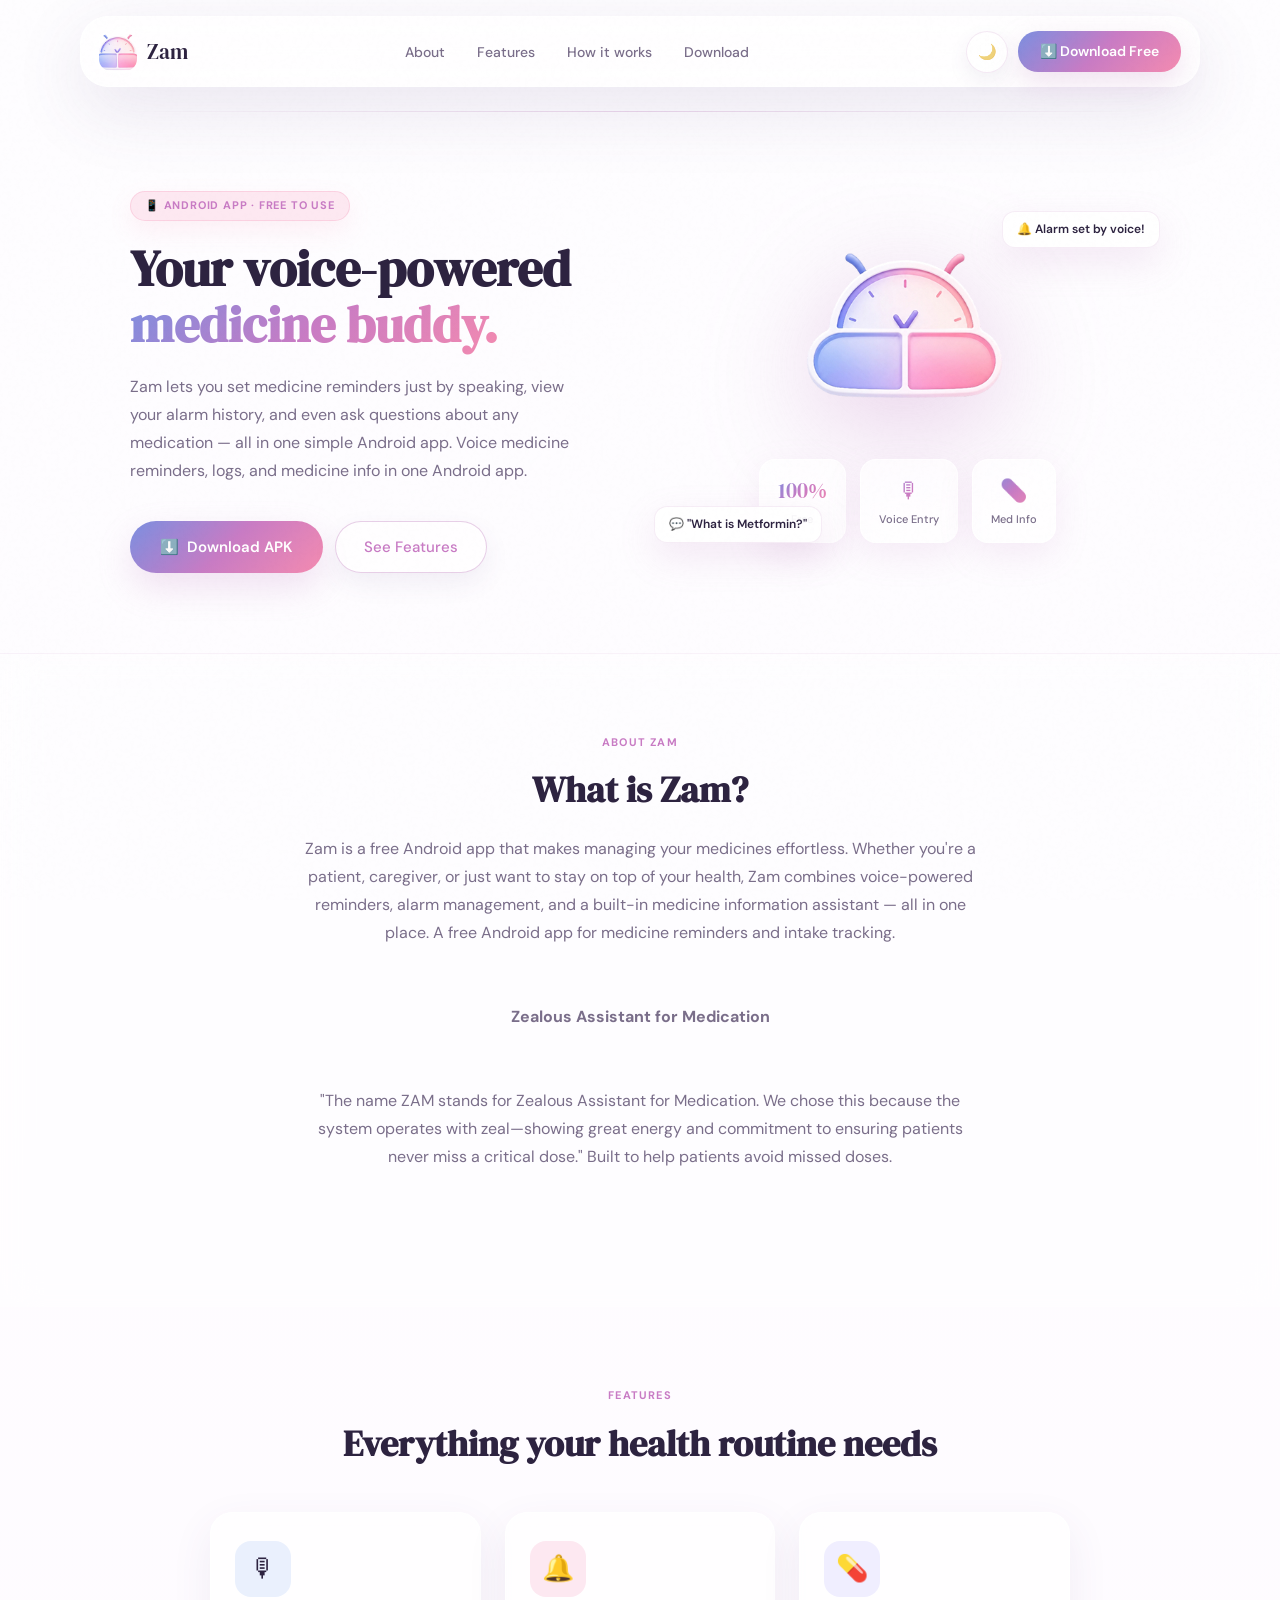
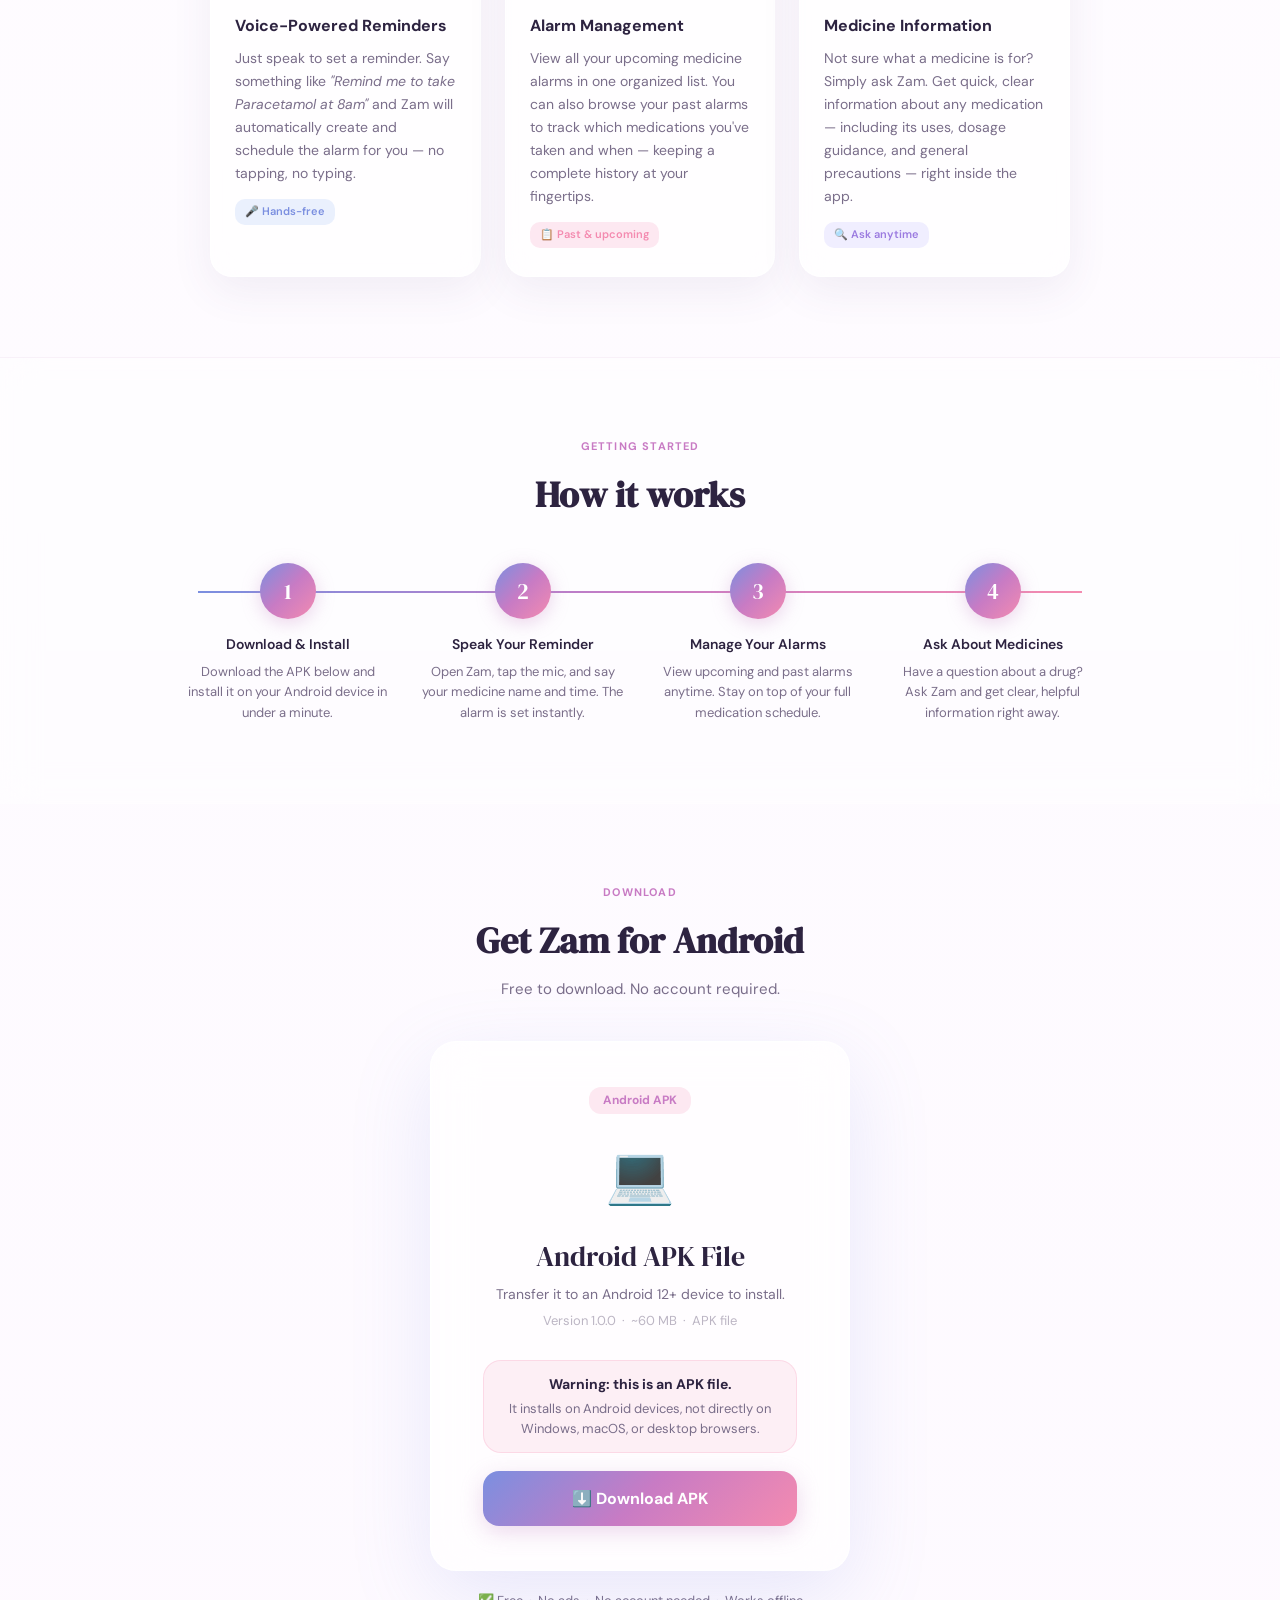
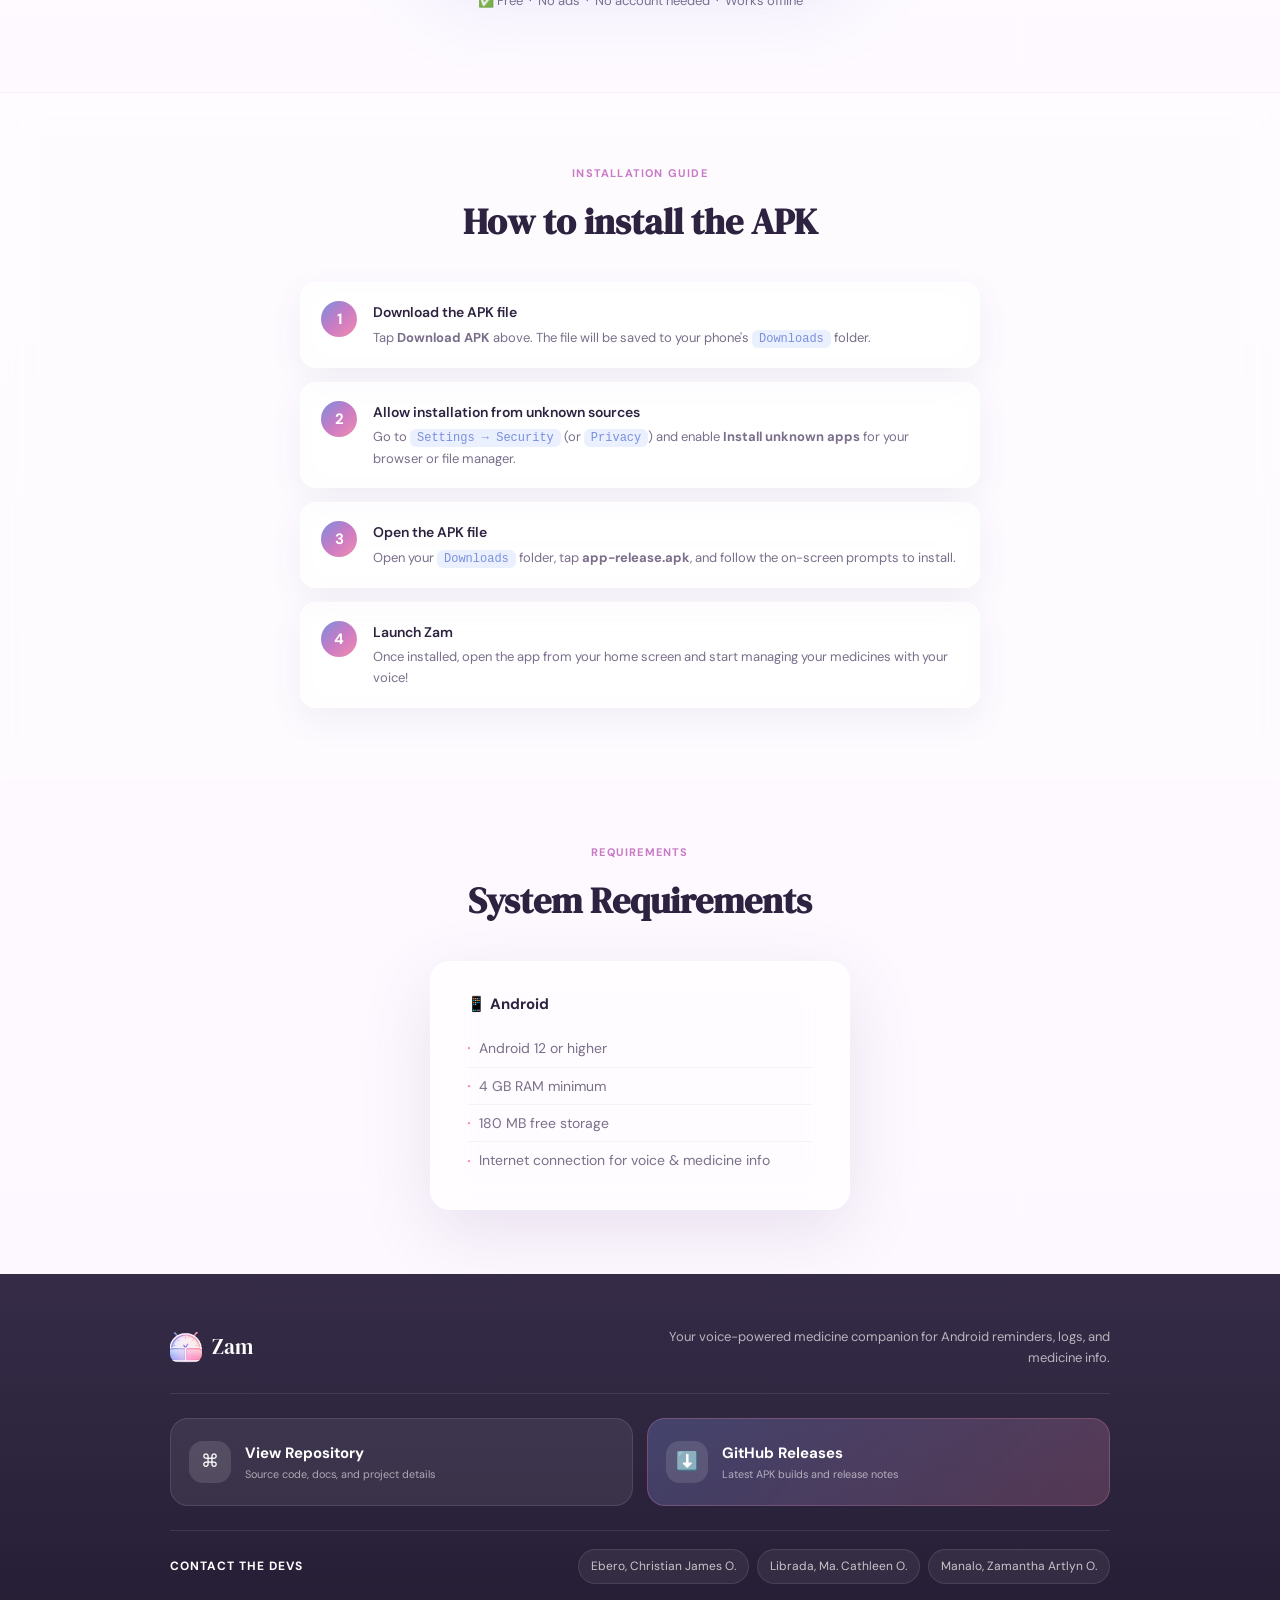
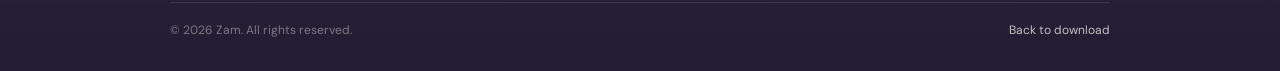
==== commit ffb97aa7: "refactor: greatly improves footer section" ====
--- a/index.html
+++ b/index.html
@@ -248,22 +248,46 @@
 
   <!-- FOOTER -->
   <footer>
-    <div class="footer-logo">
-      <img src="./icon.png" alt="Zam Logo">
-      Zam
-    </div>
-    <p>Your voice-powered medicine companion.</p>
-    <div class="footer-links">
-      <a href="https://github.com/haxzxz/Medicine-Intake-Reminder-App">Github Repository Info</a>
-      <a href="https://github.com/haxzxz/Medicine-Intake-Reminder-App/releases">Github Release Info</a>
-    </div>
-    <div class="footer-links">
-      <p style="margin-top: 10px;margin-bottom: 6px;font-size:14px">Contact the Devs</p>
-      <a href="https://www.facebook.com/xhristian.jamex">Ebero, Christian James O.</a>
-      <a href="https://www.facebook.com/cathleenlibrda">Librada, Ma. Cathleen O.</a>
-      <a href="https://www.facebook.com/zamanthaartlyn.manalo">Manalo, Zamantha Artlyn O.</a>
-    </div>
-    <p style="margin-top:10px;font-size:12px;opacity:.4;">© 2026 Zam. All rights reserved.</p>
+    <div class="footer-inner">
+      <div class="footer-brand">
+        <div class="footer-logo">
+          <img src="./icon.png" alt="Zam Logo">
+          Zam
+        </div>
+        <p>Your voice-powered medicine companion for Android reminders, logs, and medicine info.</p>
+      </div>
+
+      <div class="footer-actions" aria-label="Project links">
+        <a class="footer-action" href="https://github.com/haxzxz/Medicine-Intake-Reminder-App">
+          <span class="footer-action-icon">⌘</span>
+          <span>
+            <strong>View Repository</strong>
+            <small>Source code, docs, and project details</small>
+          </span>
+        </a>
+        <a class="footer-action footer-action-primary" href="https://github.com/haxzxz/Medicine-Intake-Reminder-App/releases">
+          <span class="footer-action-icon">⬇️</span>
+          <span>
+            <strong>GitHub Releases</strong>
+            <small>Latest APK builds and release notes</small>
+          </span>
+        </a>
+      </div>
+
+      <div class="footer-contact">
+        <p class="footer-heading">Contact the Devs</p>
+        <div class="footer-devs">
+          <a href="https://www.facebook.com/xhristian.jamex">Ebero, Christian James O.</a>
+          <a href="https://www.facebook.com/cathleenlibrda">Librada, Ma. Cathleen O.</a>
+          <a href="https://www.facebook.com/zamanthaartlyn.manalo">Manalo, Zamantha Artlyn O.</a>
+        </div>
+      </div>
+
+      <div class="footer-bottom">
+        <span>© 2026 Zam. All rights reserved.</span>
+        <a href="#download">Back to download</a>
+      </div>
+    </div>
   </footer>
 
 </body>
--- a/style.css
+++ b/style.css
@@ -917,22 +917,35 @@
 
 /* FOOTER */
 footer {
-    background: rgba(45, 35, 64, .96);
+    background:
+        linear-gradient(180deg, rgba(45, 35, 64, .96), rgba(31, 23, 46, .98));
     color: rgba(255, 255, 255, .65);
-    padding: 2.5rem 2rem;
-    text-align: center;
+    padding: 3.25rem 2rem 2rem;
     font-size: 13px
 }
 
+.footer-inner {
+    max-width: 940px;
+    margin: 0 auto
+}
+
+.footer-brand {
+    display: flex;
+    align-items: center;
+    justify-content: space-between;
+    gap: 24px;
+    padding-bottom: 24px;
+    border-bottom: 1px solid rgba(255, 255, 255, .1)
+}
+
 .footer-logo {
     display: flex;
     align-items: center;
-    justify-content: center;
     gap: 10px;
     font-family: 'DM Serif Display', serif;
     font-size: 21px;
     color: white;
-    margin-bottom: 8px
+    flex-shrink: 0
 }
 
 .footer-logo img {
@@ -942,18 +955,129 @@
     object-fit: cover
 }
 
+.footer-brand p {
+    max-width: 460px;
+    text-align: right;
+    line-height: 1.65
+}
+
 footer a {
-    color: rgba(255, 255, 255, .5);
+    color: rgba(255, 255, 255, .72);
     text-decoration: none;
-    margin: 0 8px
+    transition: color .25s var(--ease-premium), border-color .25s var(--ease-premium), transform .25s var(--ease-premium), background .25s var(--ease-premium)
 }
 
 footer a:hover {
     color: white
 }
 
-.footer-links {
-    margin: 10px 0
+.footer-actions {
+    display: grid;
+    grid-template-columns: repeat(2, minmax(0, 1fr));
+    gap: 14px;
+    margin: 24px 0
+}
+
+.footer-action {
+    display: flex;
+    align-items: center;
+    gap: 14px;
+    min-height: 88px;
+    padding: 16px 18px;
+    border-radius: 18px;
+    background: rgba(255, 255, 255, .07);
+    border: 1px solid rgba(255, 255, 255, .11)
+}
+
+.footer-action:hover {
+    transform: translateY(-3px);
+    background: rgba(255, 255, 255, .1);
+    border-color: rgba(244, 139, 176, .34)
+}
+
+.footer-action-primary {
+    background: linear-gradient(135deg, rgba(123, 143, 224, .28), rgba(244, 139, 176, .2));
+    border-color: rgba(244, 139, 176, .25)
+}
+
+.footer-action-icon {
+    width: 42px;
+    height: 42px;
+    border-radius: 14px;
+    display: grid;
+    place-items: center;
+    flex-shrink: 0;
+    color: white;
+    background: rgba(255, 255, 255, .12);
+    font-size: 18px
+}
+
+.footer-action strong,
+.footer-action small {
+    display: block
+}
+
+.footer-action strong {
+    color: white;
+    font-size: 15px;
+    margin-bottom: 2px
+}
+
+.footer-action small {
+    color: rgba(255, 255, 255, .58);
+    line-height: 1.45
+}
+
+.footer-contact {
+    display: flex;
+    align-items: center;
+    justify-content: space-between;
+    gap: 20px;
+    padding: 18px 0;
+    border-top: 1px solid rgba(255, 255, 255, .1);
+    border-bottom: 1px solid rgba(255, 255, 255, .1)
+}
+
+.footer-heading {
+    color: white;
+    font-size: 12px;
+    font-weight: 700;
+    letter-spacing: 1px;
+    text-transform: uppercase;
+    white-space: nowrap
+}
+
+.footer-devs {
+    display: flex;
+    justify-content: flex-end;
+    flex-wrap: wrap;
+    gap: 8px
+}
+
+.footer-devs a {
+    display: inline-flex;
+    align-items: center;
+    min-height: 34px;
+    padding: 7px 12px;
+    border-radius: 999px;
+    background: rgba(255, 255, 255, .06);
+    border: 1px solid rgba(255, 255, 255, .1);
+    font-size: 12px
+}
+
+.footer-devs a:hover {
+    background: rgba(255, 255, 255, .1);
+    border-color: rgba(123, 143, 224, .36)
+}
+
+.footer-bottom {
+    display: flex;
+    align-items: center;
+    justify-content: space-between;
+    gap: 14px;
+    margin-top: 18px;
+    color: rgba(255, 255, 255, .4);
+    font-size: 12px
 }
 
 /* ─── DARK MODE OVERRIDES ─── */
@@ -991,7 +1115,8 @@
 }
 
 body[data-theme="dark"] footer {
-    background: rgba(12, 9, 18, .96)
+    background:
+        linear-gradient(180deg, rgba(18, 13, 28, .98), rgba(12, 9, 18, .98))
 }
 
 /* FIX: How It Works steps — white background in dark mode */
@@ -1338,7 +1463,43 @@
     }
 
     footer {
-        padding: 2.5rem 1rem
+        padding: 2.5rem 1rem 1.6rem
+    }
+
+    .footer-brand,
+    .footer-contact,
+    .footer-bottom {
+        flex-direction: column;
+        align-items: flex-start
+    }
+
+    .footer-brand {
+        gap: 12px
+    }
+
+    .footer-brand p {
+        text-align: left;
+        max-width: 100%
+    }
+
+    .footer-actions {
+        grid-template-columns: 1fr;
+        gap: 10px;
+        margin: 18px 0
+    }
+
+    .footer-action {
+        min-height: 78px;
+        padding: 14px
+    }
+
+    .footer-devs {
+        justify-content: flex-start
+    }
+
+    .footer-devs a {
+        width: 100%;
+        justify-content: center
     }
 }
 
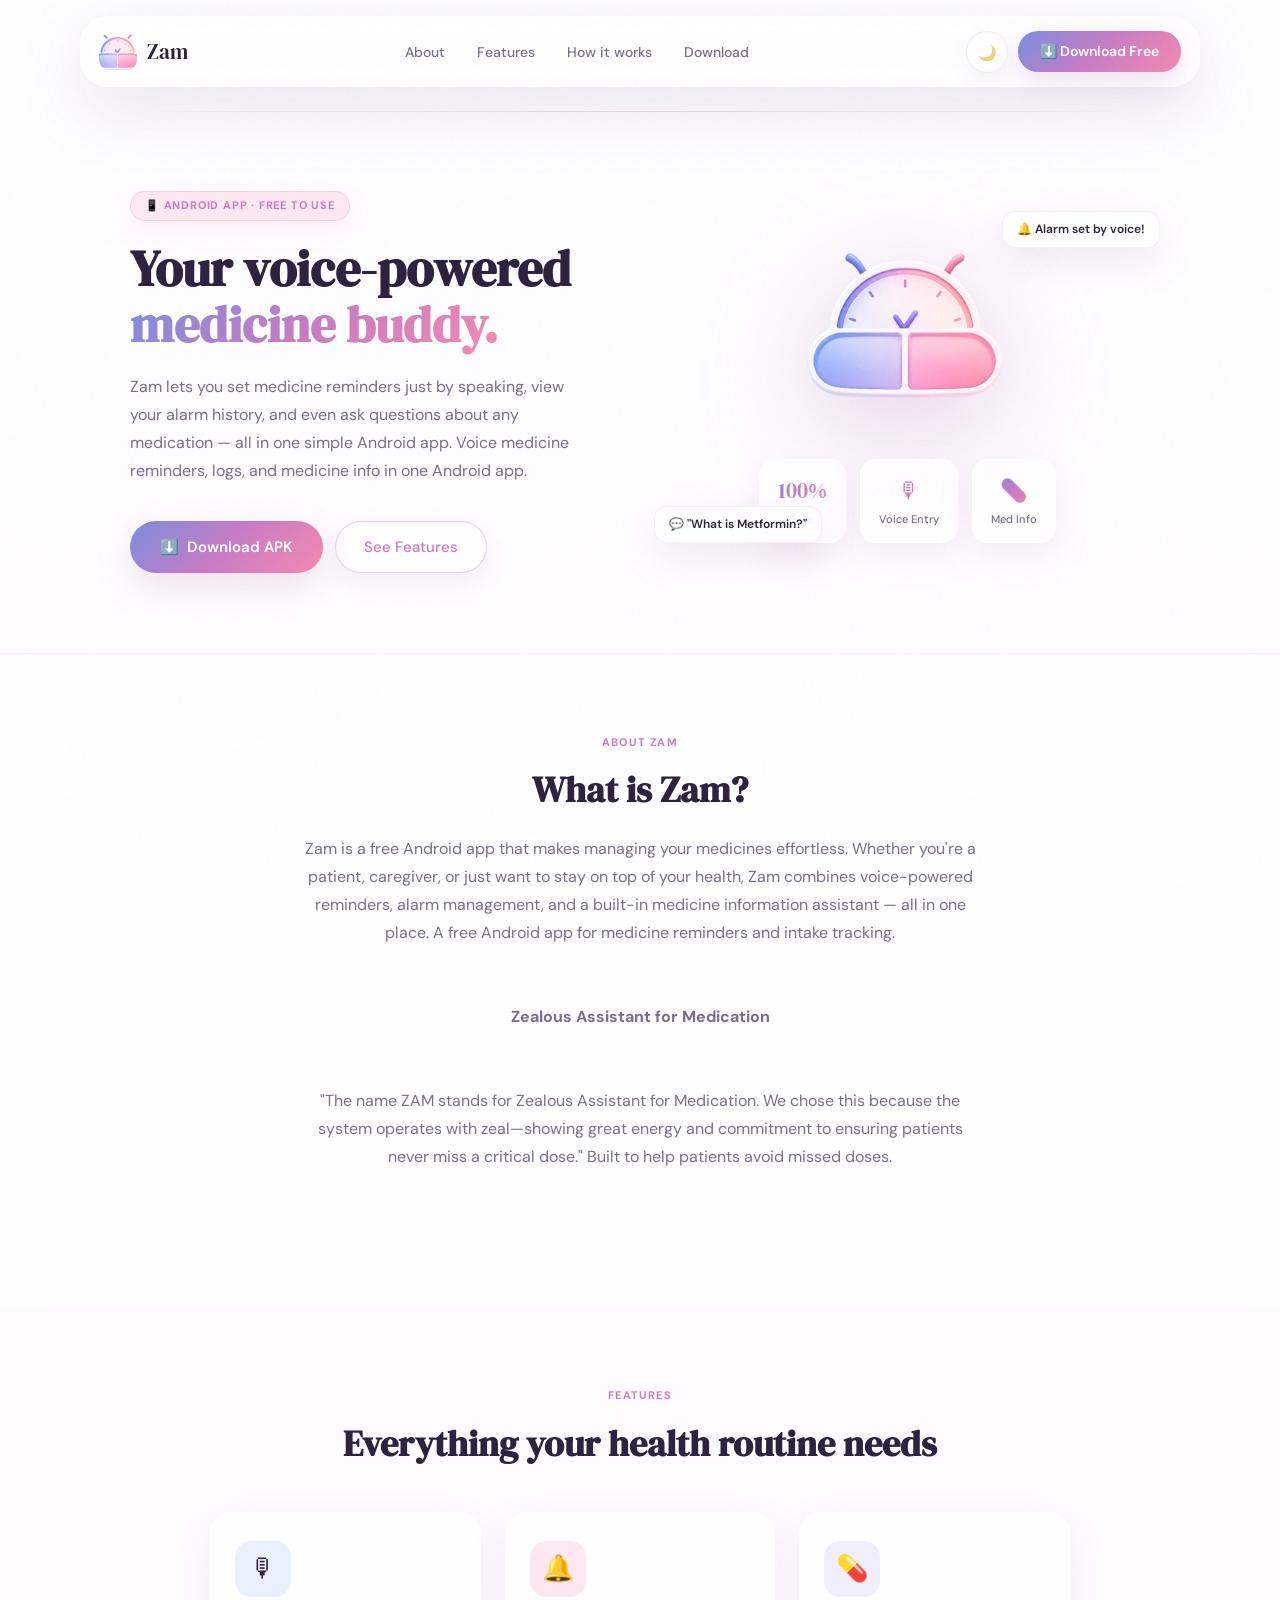
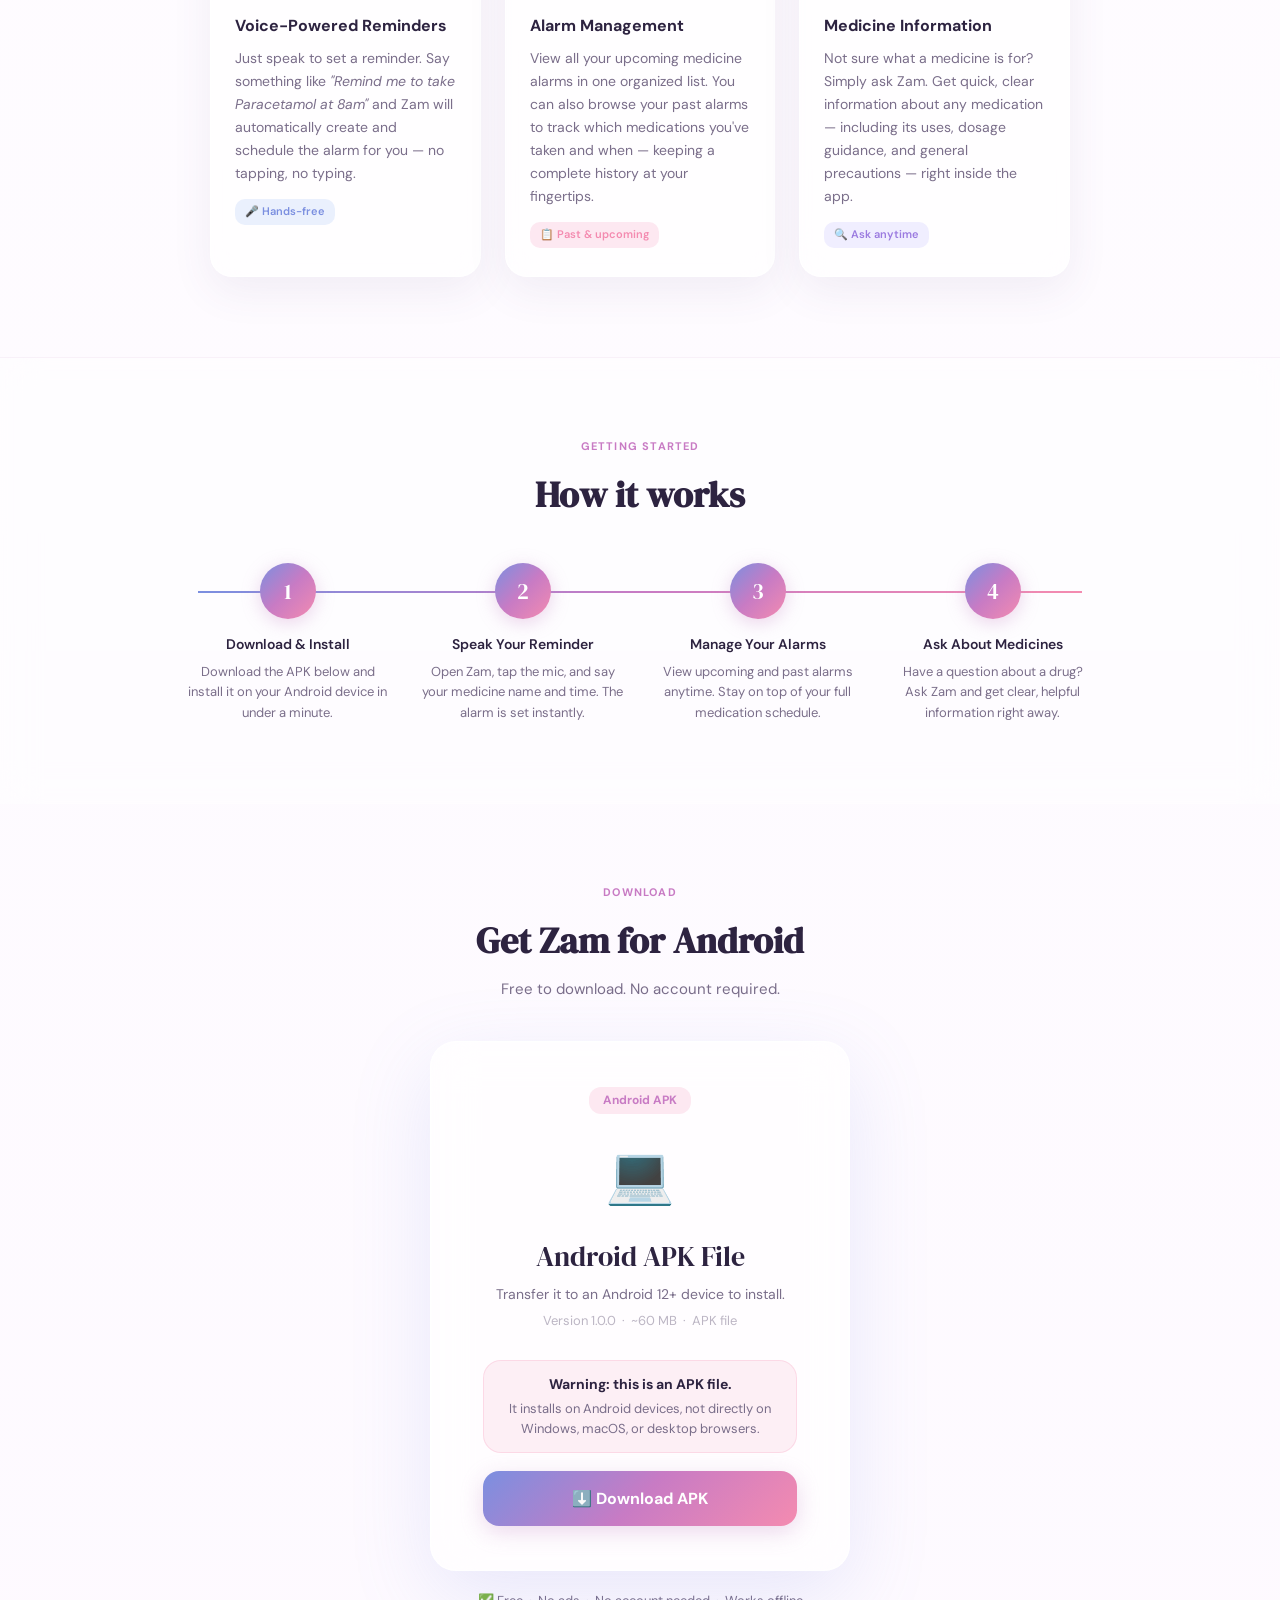
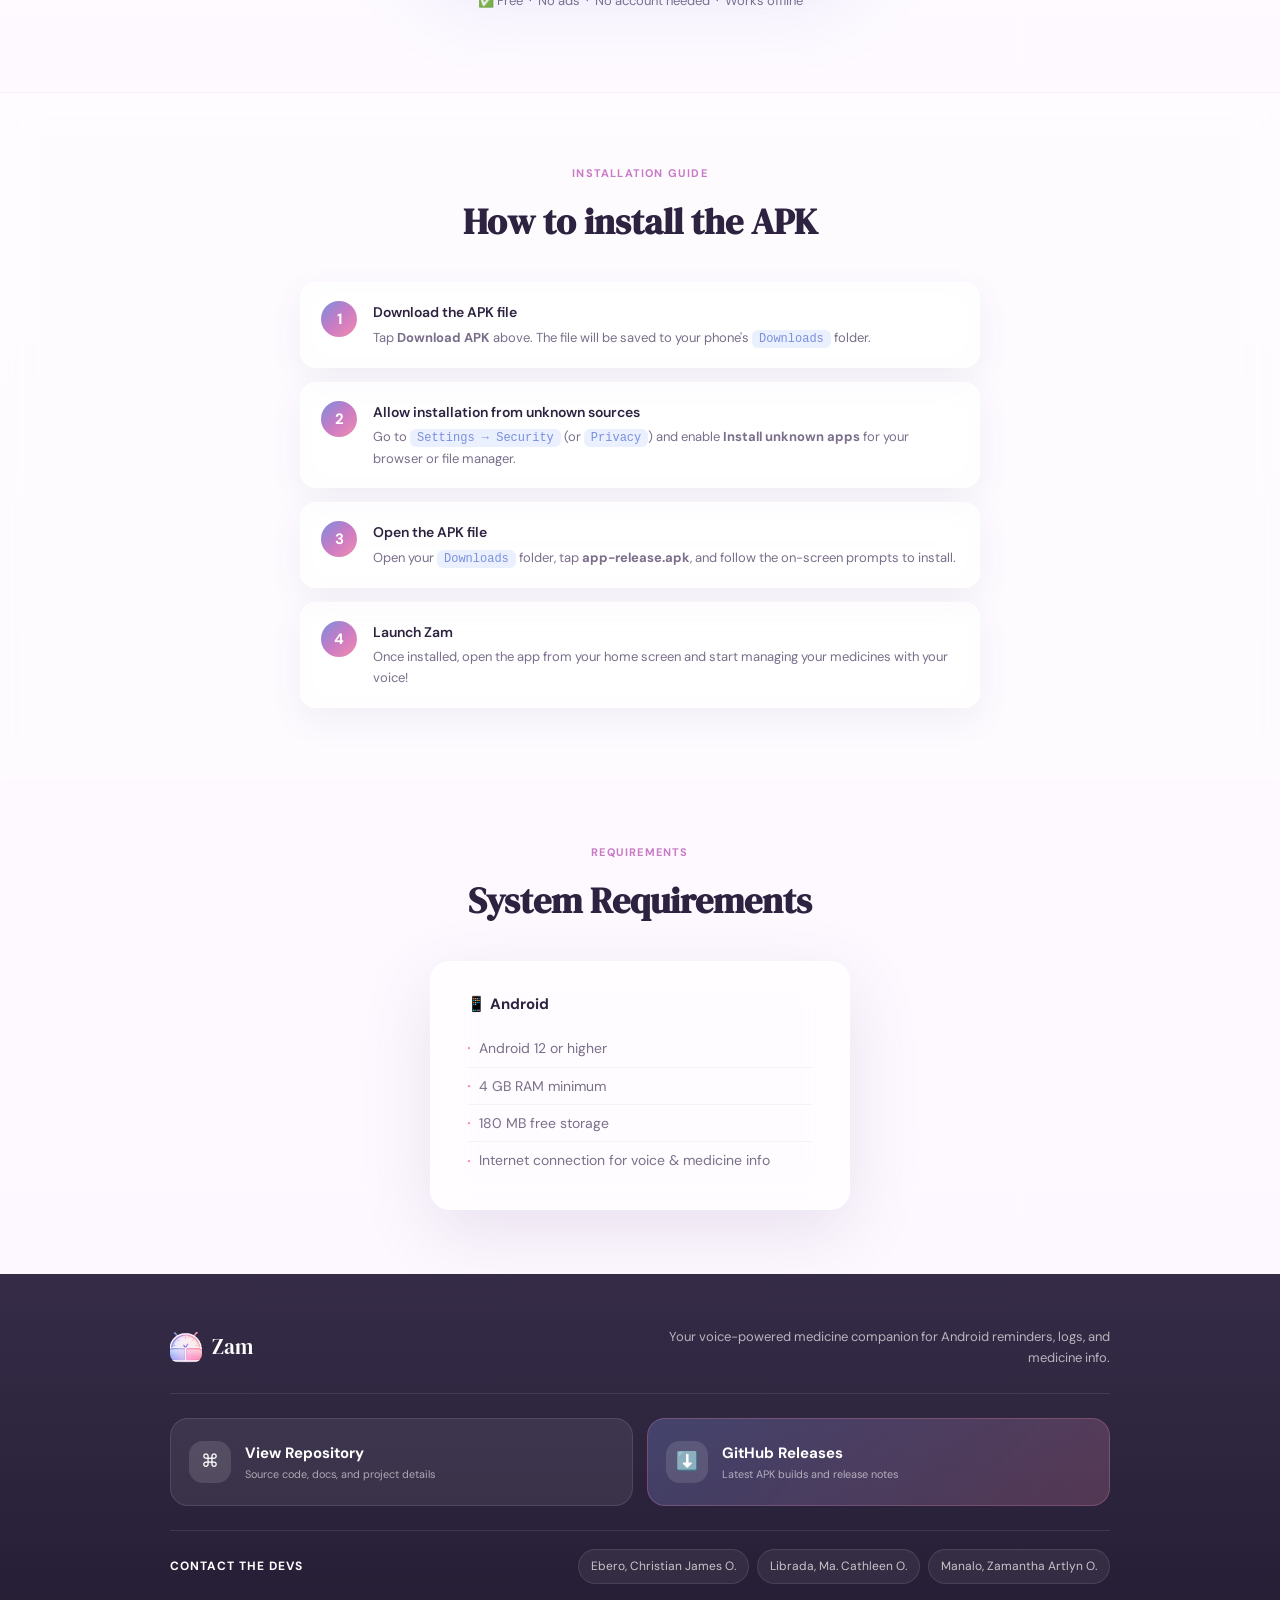
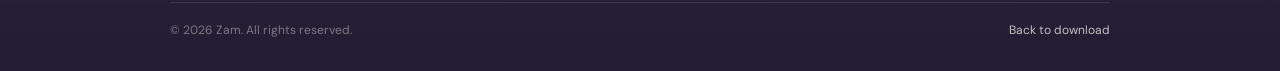
==== commit 499c997e: "chore: update download link" ====
--- a/index.html
+++ b/index.html
@@ -184,7 +184,7 @@
             <strong data-download-alert-title></strong>
             <span data-download-alert-text></span>
           </div>
-          <a href="https://github.com/haxzxz/Medicine-Intake-Reminder-App/releases/download/Zam-Medicine-Intake-Reminder/zam.apk" class="btn-dl btn-dl-grad" data-download-button download>
+          <a href="https://github.com/haxzxz/Medicine-Intake-Reminder-App/releases/download/v.1.1.1/zam.apk" class="btn-dl btn-dl-grad" data-download-button download>
             ⬇️ &nbsp;Download APK
           </a>
         </div>
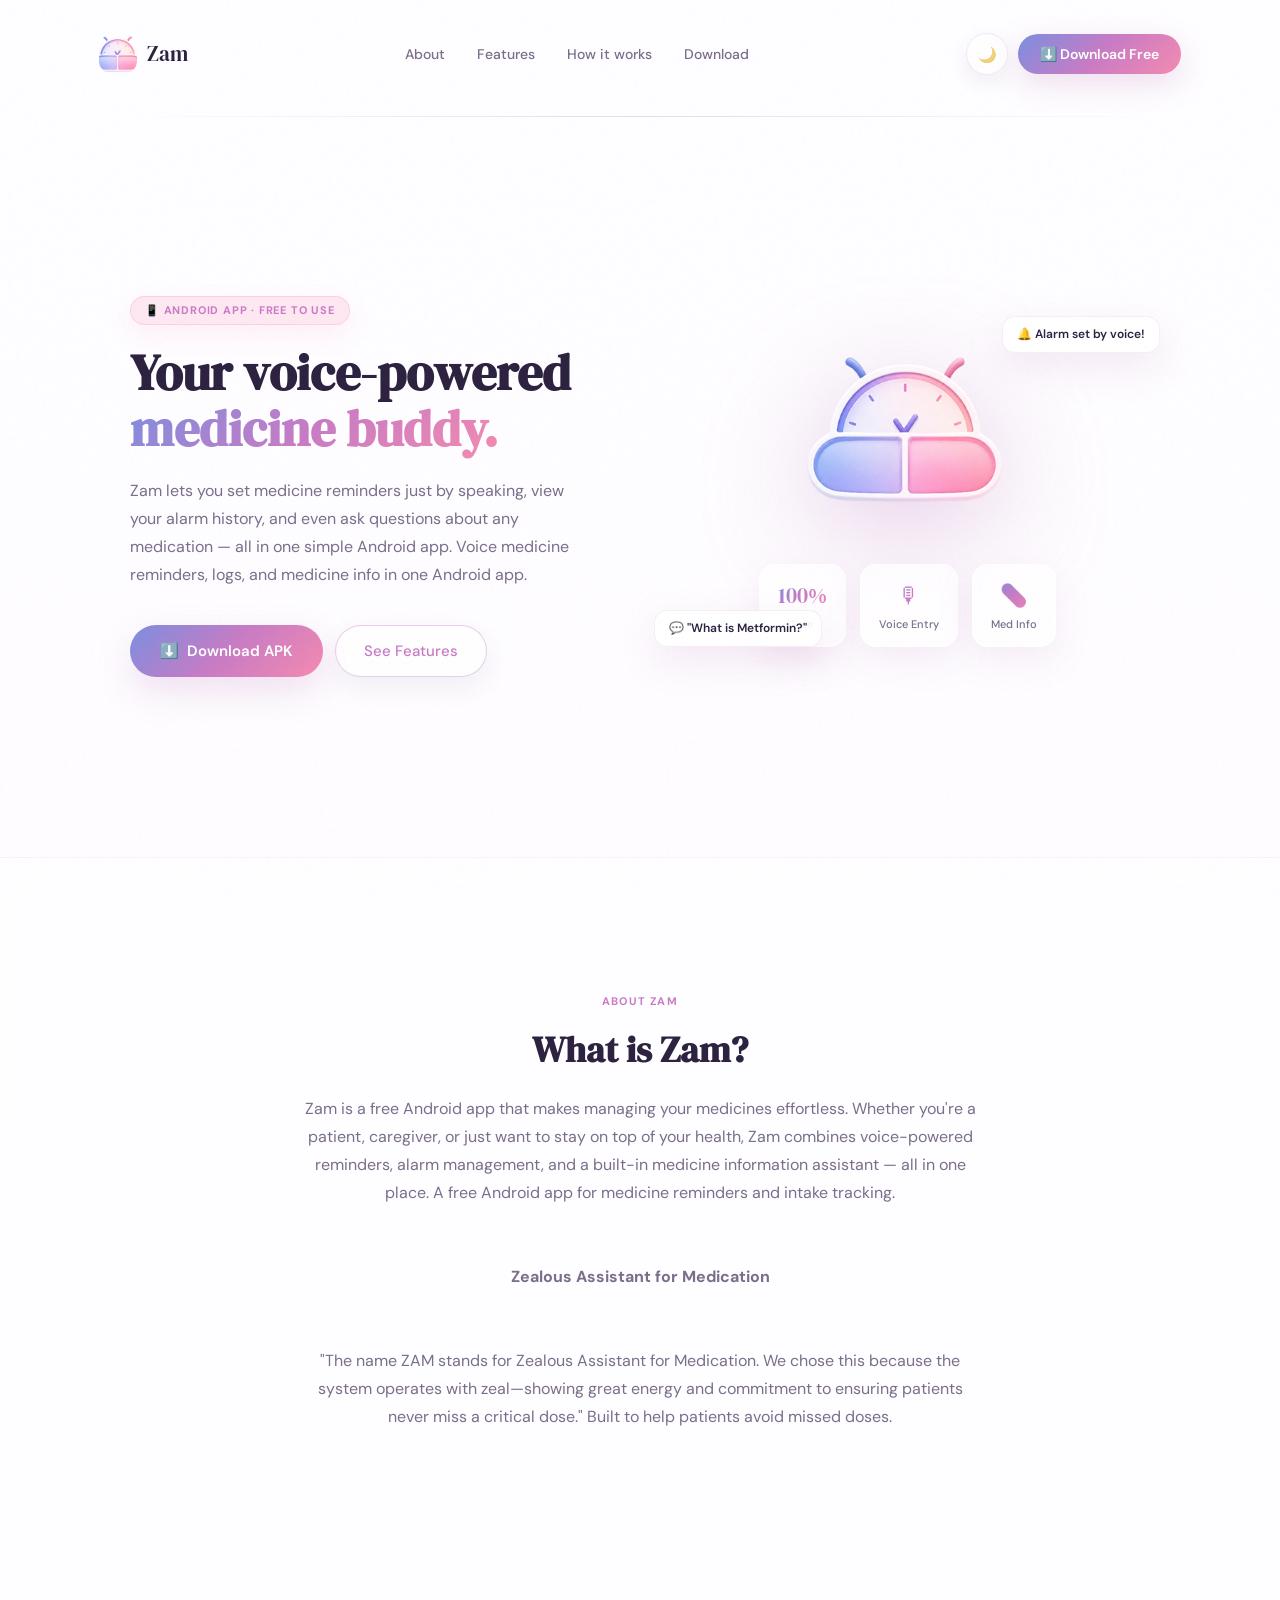
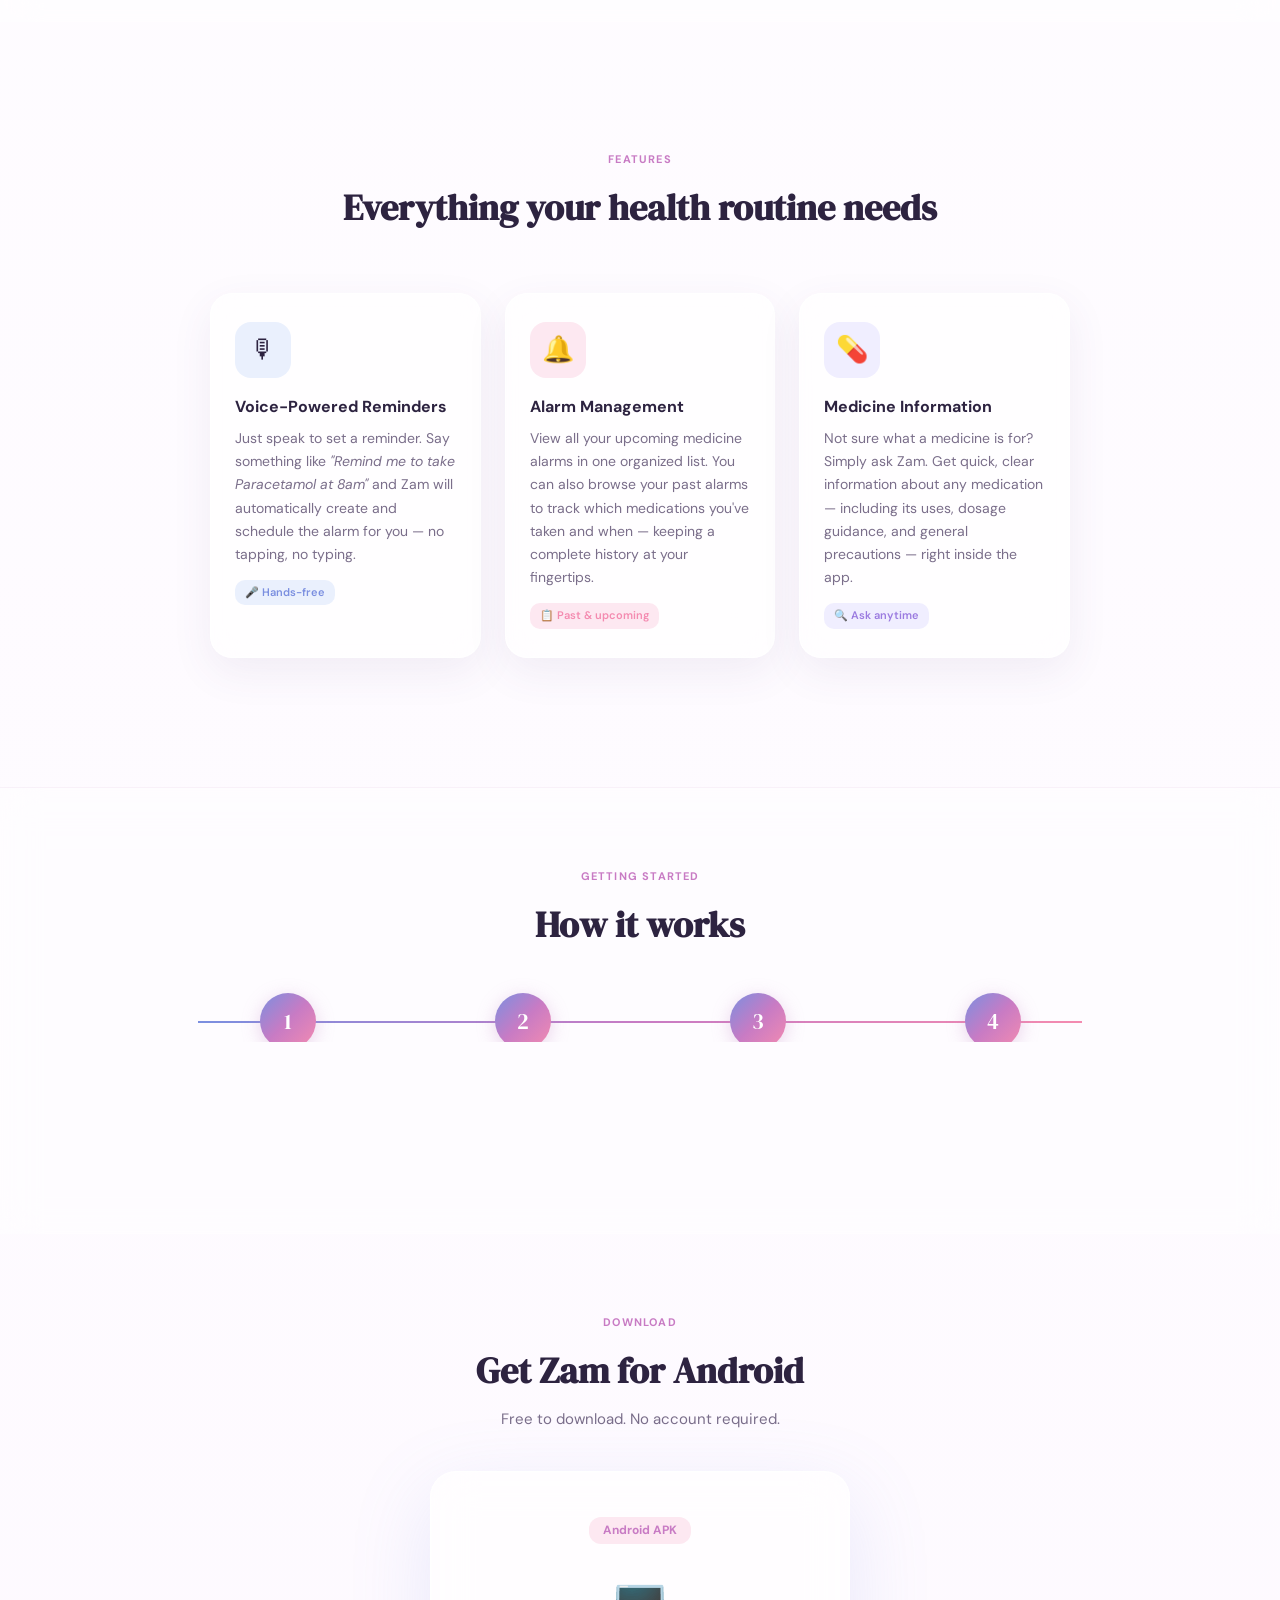
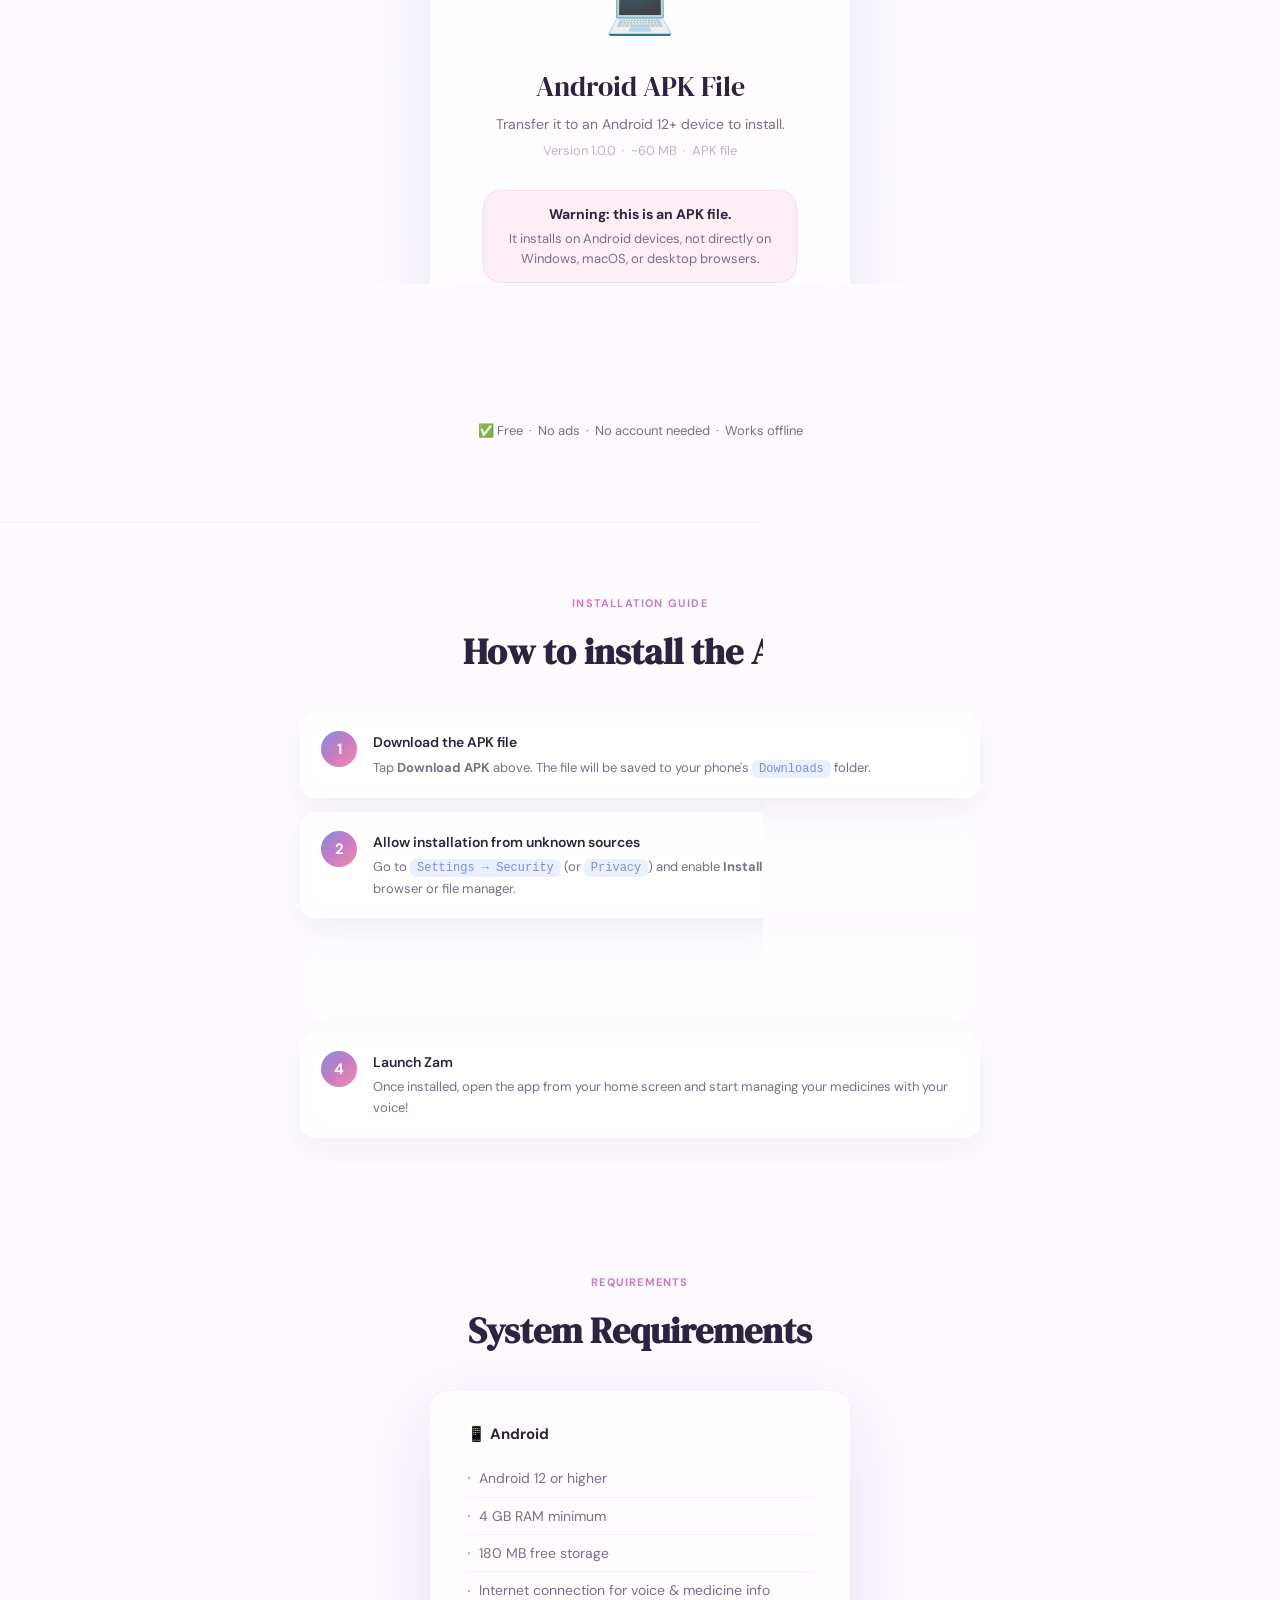
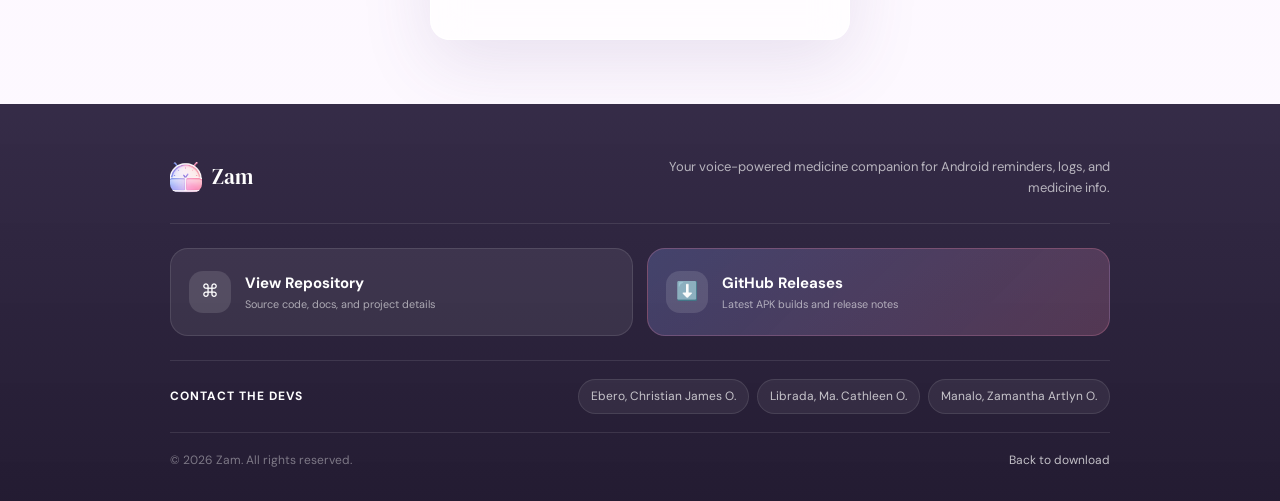
==== commit dc8cca62: "chore: add download link for new released app" ====
--- a/index.html
+++ b/index.html
@@ -184,7 +184,7 @@
             <strong data-download-alert-title></strong>
             <span data-download-alert-text></span>
           </div>
-          <a href="https://github.com/haxzxz/Medicine-Intake-Reminder-App/releases/download/v.1.1.1/zam.apk" class="btn-dl btn-dl-grad" data-download-button download>
+          <a href="https://github.com/haxzxz/Medicine-Intake-Reminder-App/releases/download/v.1.1.2/zam.apk" class="btn-dl btn-dl-grad" data-download-button download>
             ⬇️ &nbsp;Download APK
           </a>
         </div>
--- a/style.css
+++ b/style.css
@@ -70,19 +70,27 @@
     justify-content: space-between;
     width: min(1120px, calc(100% - 32px));
     margin: 16px auto 0;
-    padding: .85rem 1.1rem;
-    background: var(--glass);
-    backdrop-filter: blur(22px) saturate(160%);
-    -webkit-backdrop-filter: blur(22px) saturate(160%);
-    border: 1px solid var(--glass-border);
+    padding: 1rem 1.1rem;
+    background: transparent;
+    border: 1px solid transparent;
     border-radius: 28px;
     position: sticky;
     top: 14px;
     z-index: 100;
-    box-shadow: var(--shadow-soft);
-    transition: background .35s var(--ease-premium), border-color .35s var(--ease-premium), box-shadow .35s var(--ease-premium)
-}
-
+    box-shadow: none;
+    transition: background .35s var(--ease-premium),
+        border-color .35s var(--ease-premium),
+        box-shadow .35s var(--ease-premium),
+        backdrop-filter .35s var(--ease-premium)
+}
+
+nav.sticky {
+    background: var(--glass);
+    backdrop-filter: blur(22px) saturate(160%);
+    -webkit-backdrop-filter: blur(22px) saturate(160%);
+    border-color: var(--glass-border);
+    box-shadow: var(--shadow-soft)
+}
 .nav-logo {
     display: flex;
     align-items: center;
@@ -203,12 +211,13 @@
 .hero {
     display: grid;
     grid-template-columns: 1fr 1fr;
+    min-height: 85vh;
     gap: 3rem;
     align-items: center;
     max-width: 1100px;
     margin: 0 auto;
     padding: 6.5rem 2.5rem 5rem;
-    position: relative
+    position: relative;
 }
 
 .hero::before {
@@ -326,7 +335,7 @@
     justify-content: center;
     align-items: center;
     position: relative;
-    padding: 20px
+    padding: 20px;
 }
 
 .hero-logo-wrap {
@@ -1171,6 +1180,24 @@
     }
 }
 
+@media(min-width: 1024px)
+{
+    .about {
+        display: flex;
+        justify-content: center;
+        align-items: center;
+        min-height: 85vh;
+    }
+
+    .features {
+        display: flex;
+        justify-content: center;
+        align-items: center;
+        flex-direction: column;
+        min-height: 85vh;
+    }
+}
+
 /* ─── RESPONSIVE ─── */
 @media(max-width:768px) {
     nav {
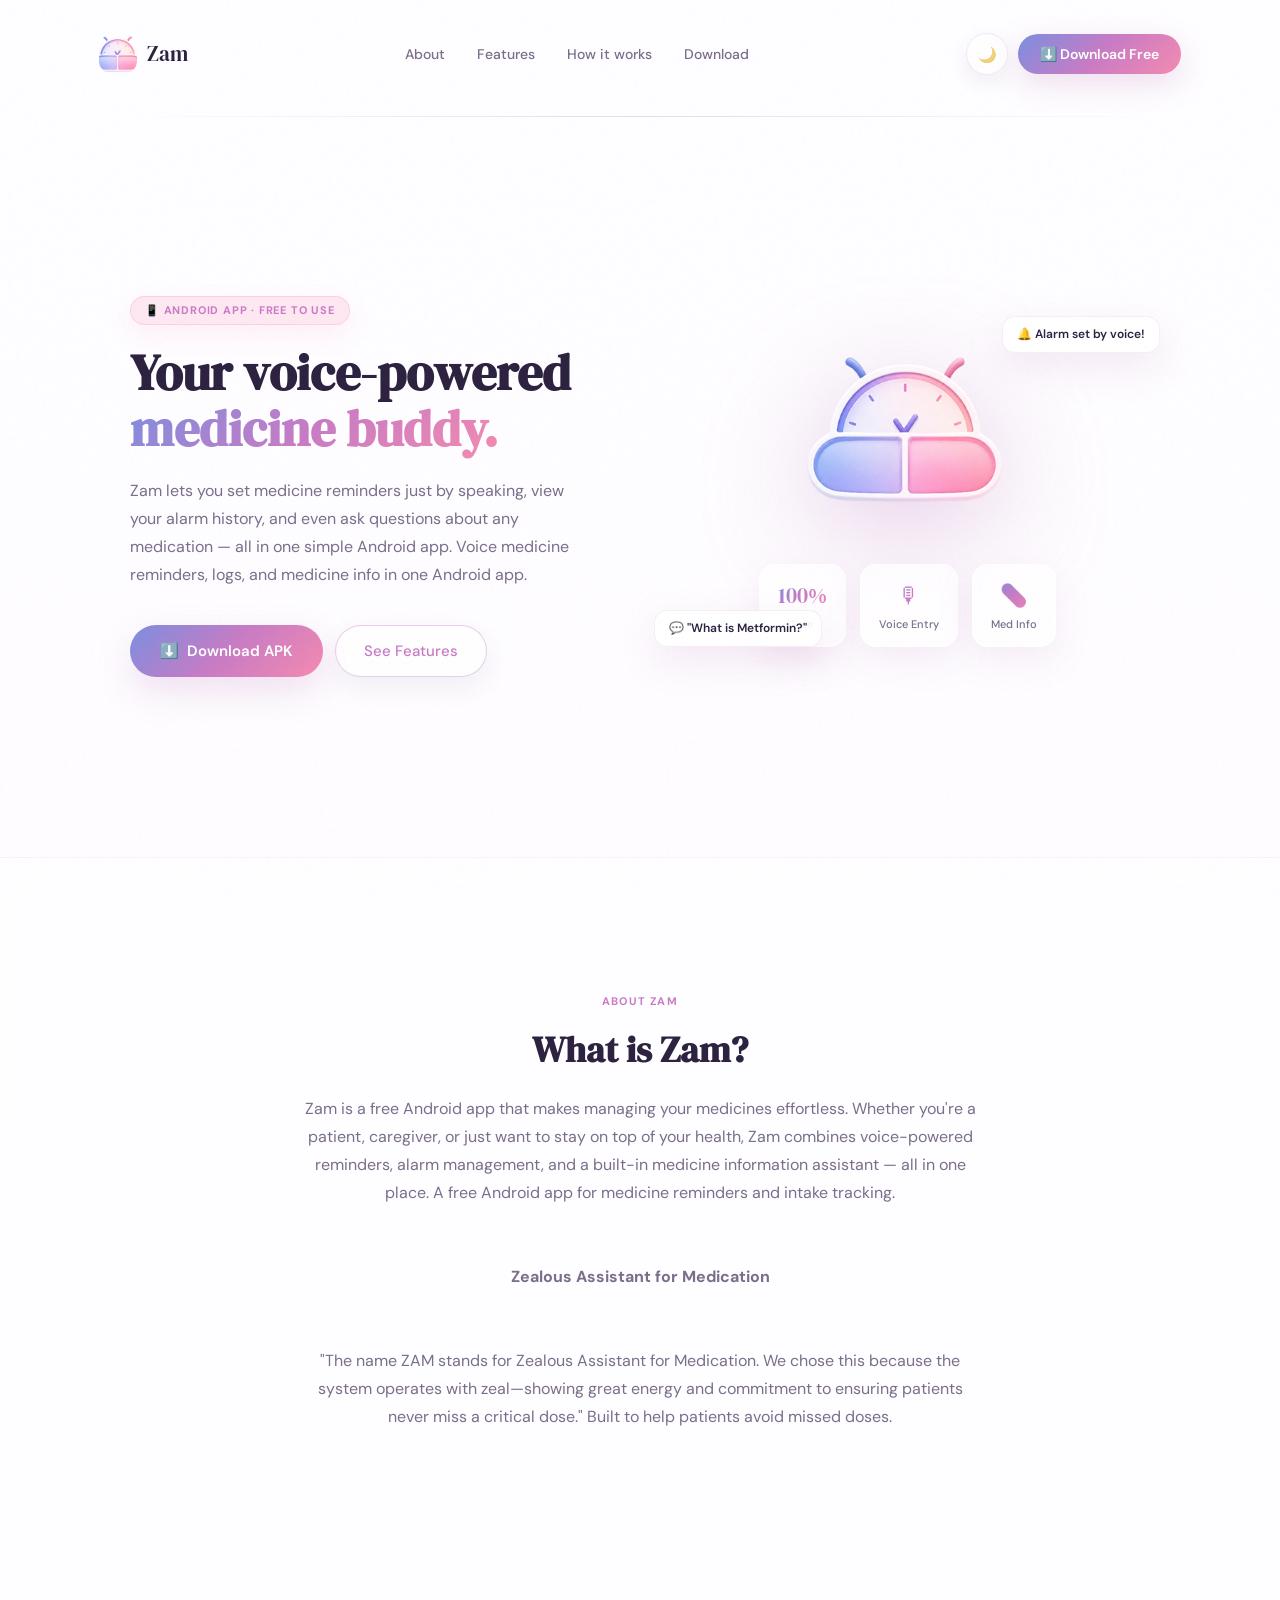
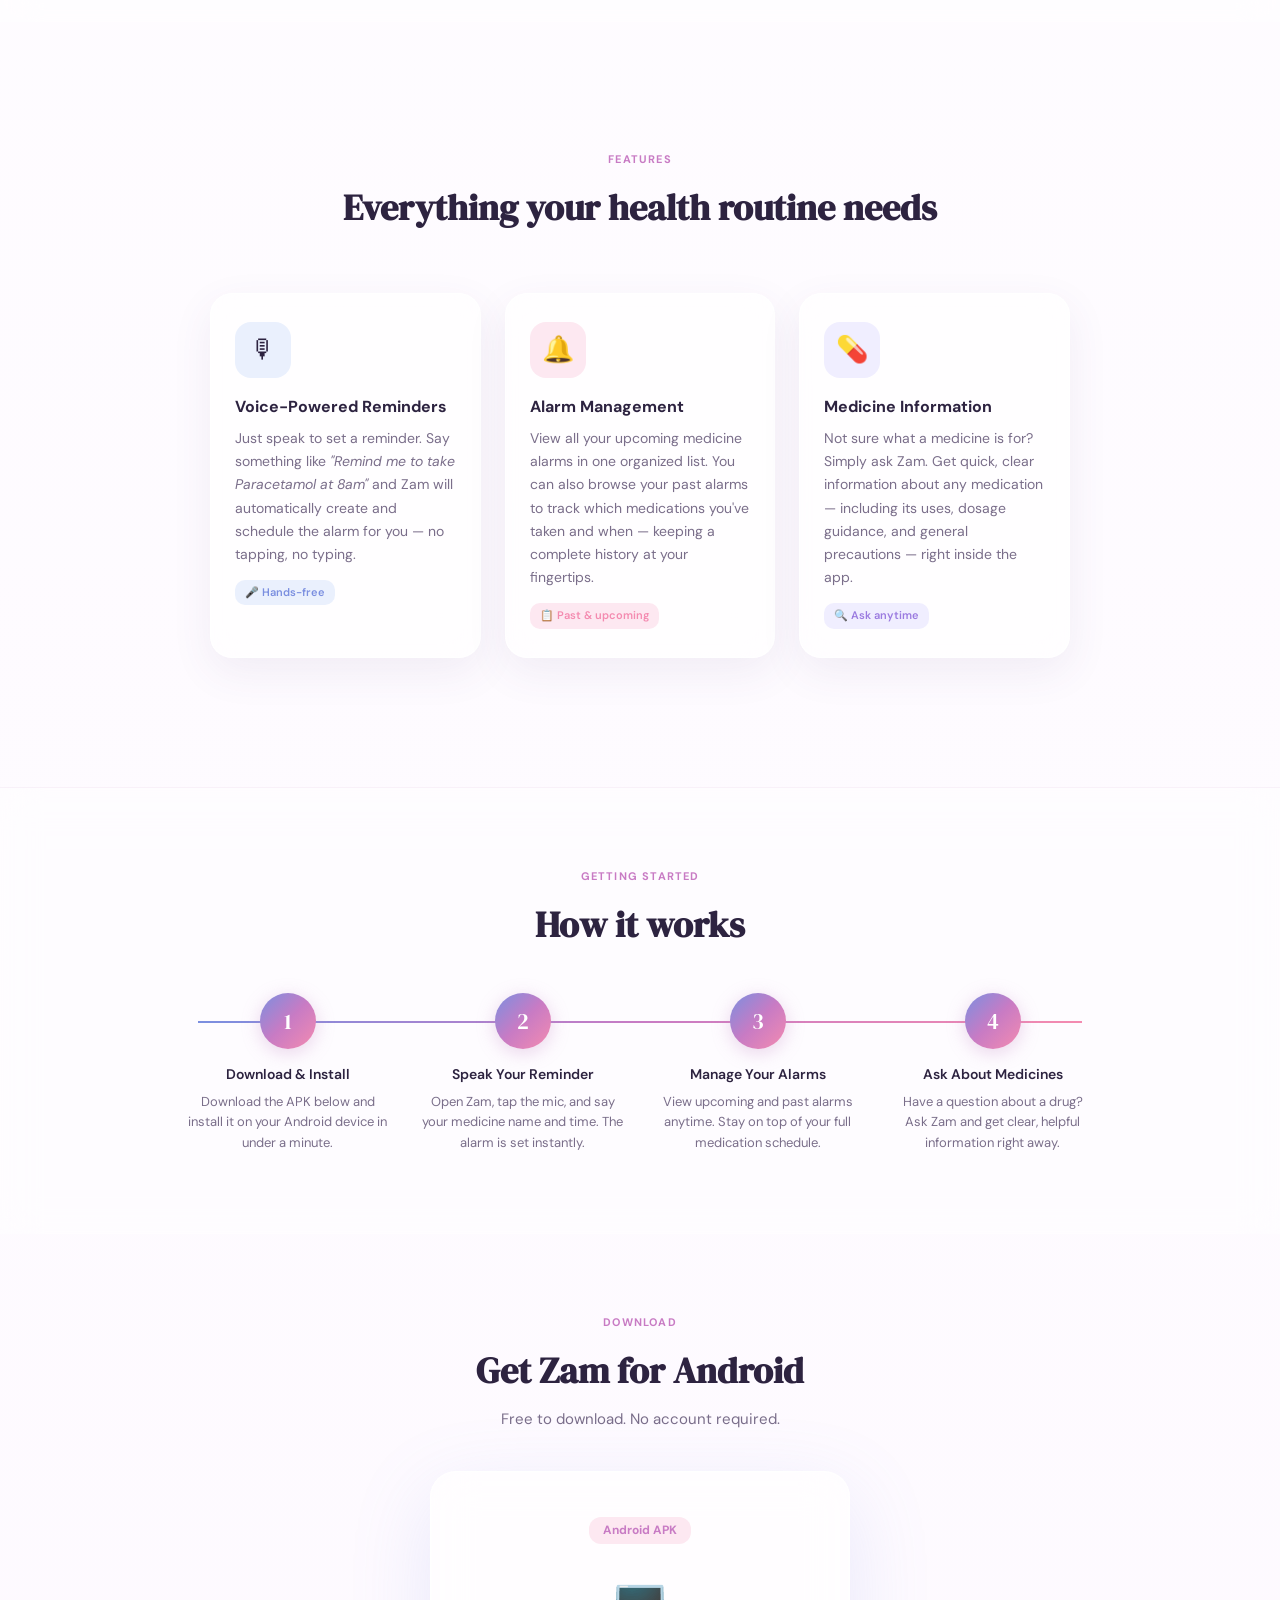
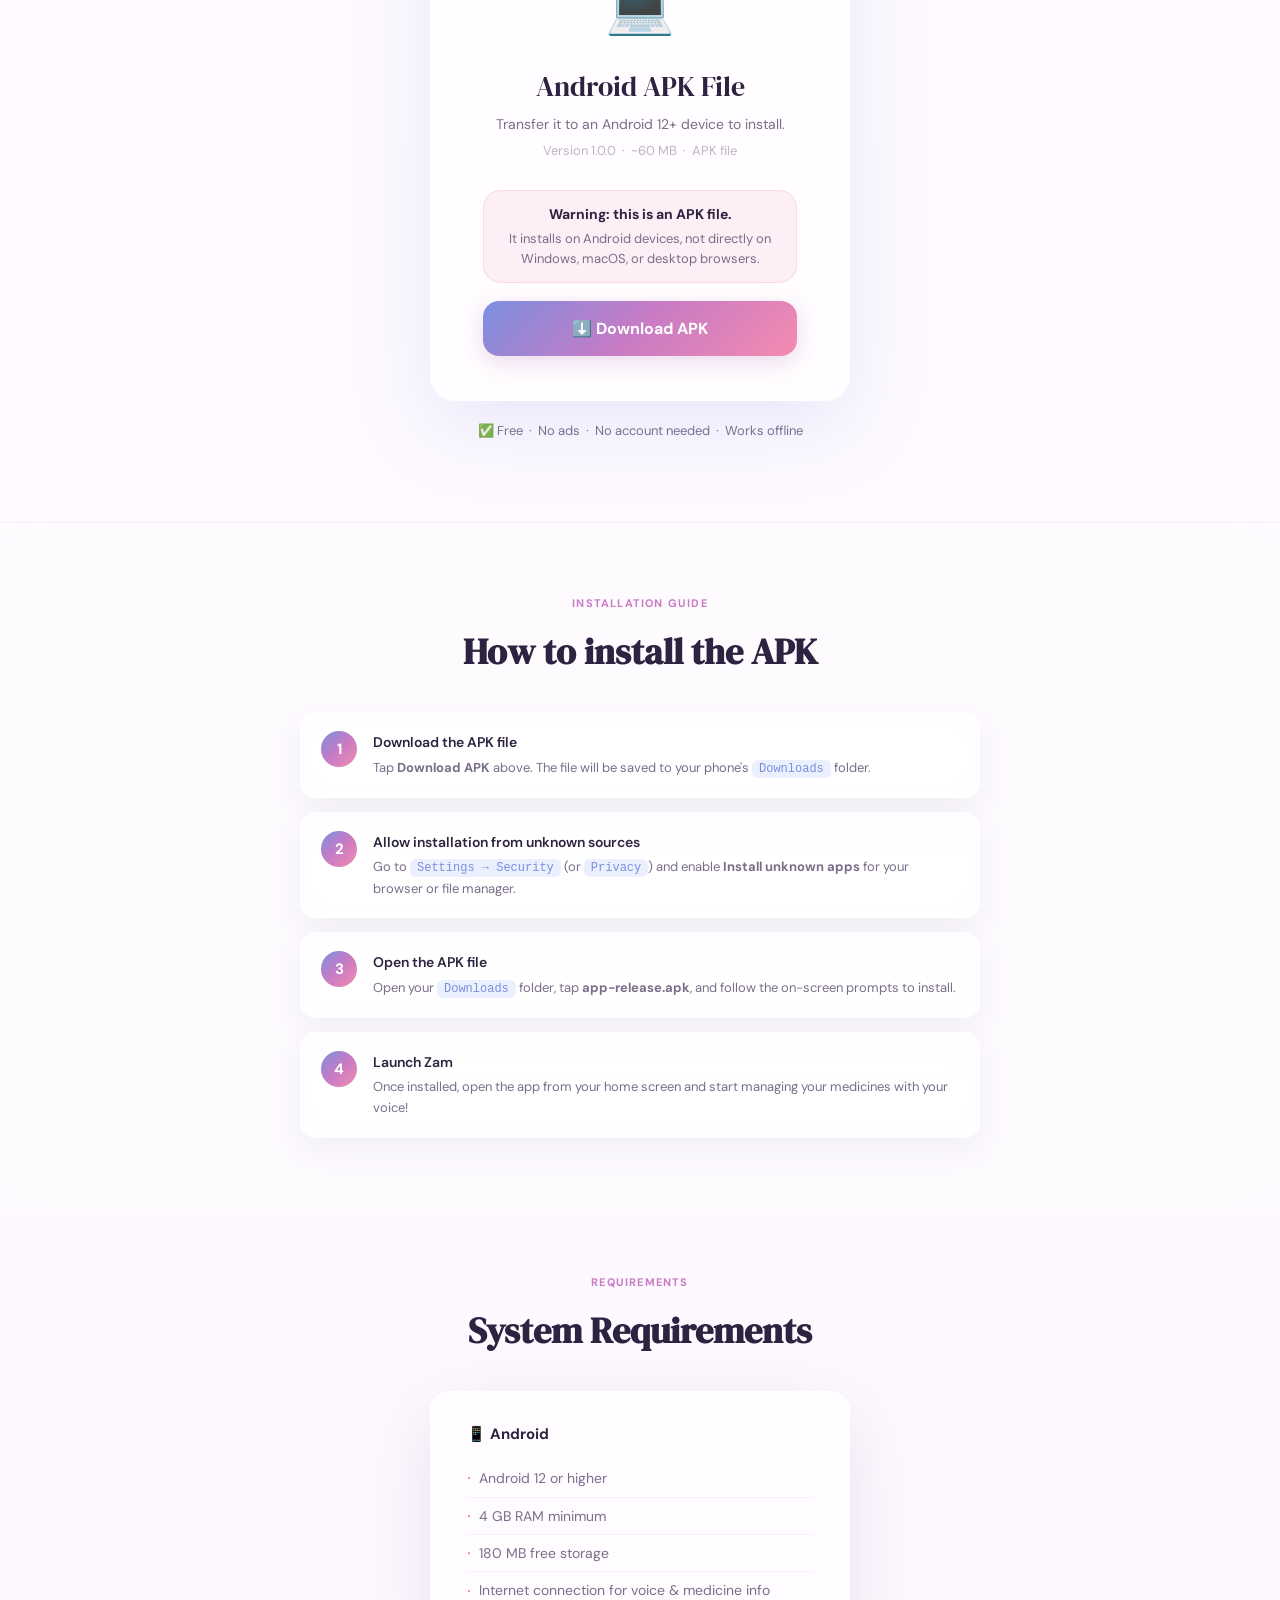
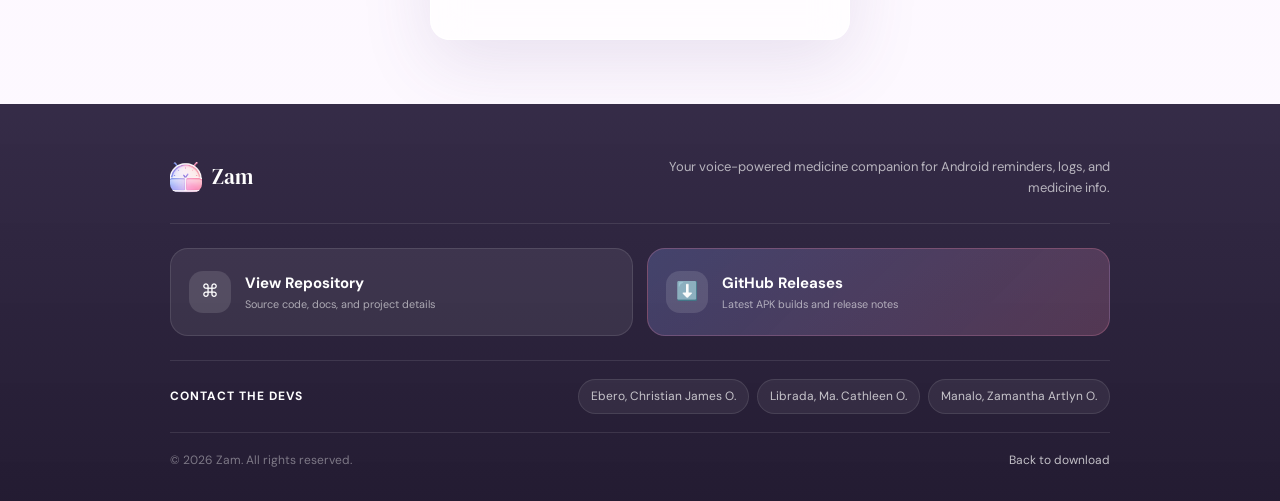
==== commit c9d50135: "chore: update download link" ====
--- a/index.html
+++ b/index.html
@@ -184,7 +184,7 @@
             <strong data-download-alert-title></strong>
             <span data-download-alert-text></span>
           </div>
-          <a href="https://github.com/haxzxz/Medicine-Intake-Reminder-App/releases/download/v.1.1.2/zam.apk" class="btn-dl btn-dl-grad" data-download-button download>
+          <a href="https://github.com/haxzxz/Medicine-Intake-Reminder-App/releases/download/v.1.2/zam.apk" class="btn-dl btn-dl-grad" data-download-button download>
             ⬇️ &nbsp;Download APK
           </a>
         </div>
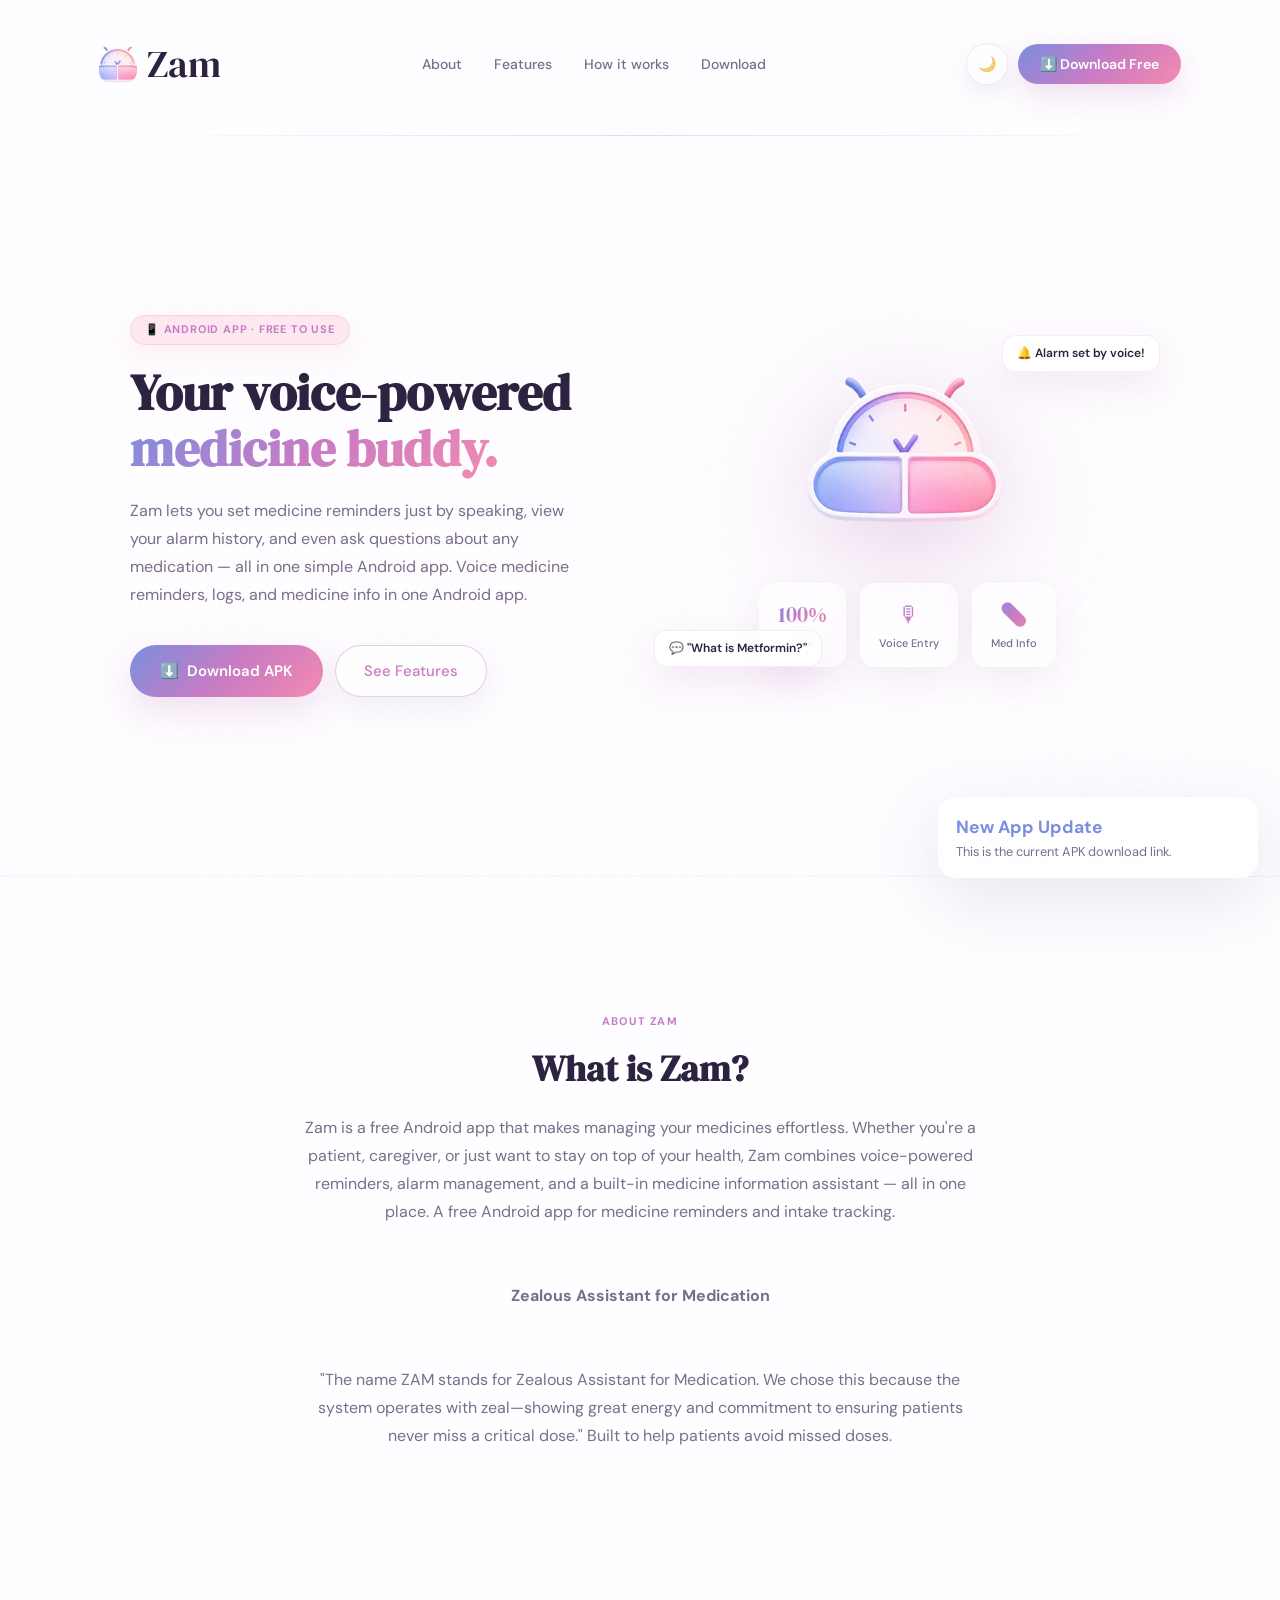
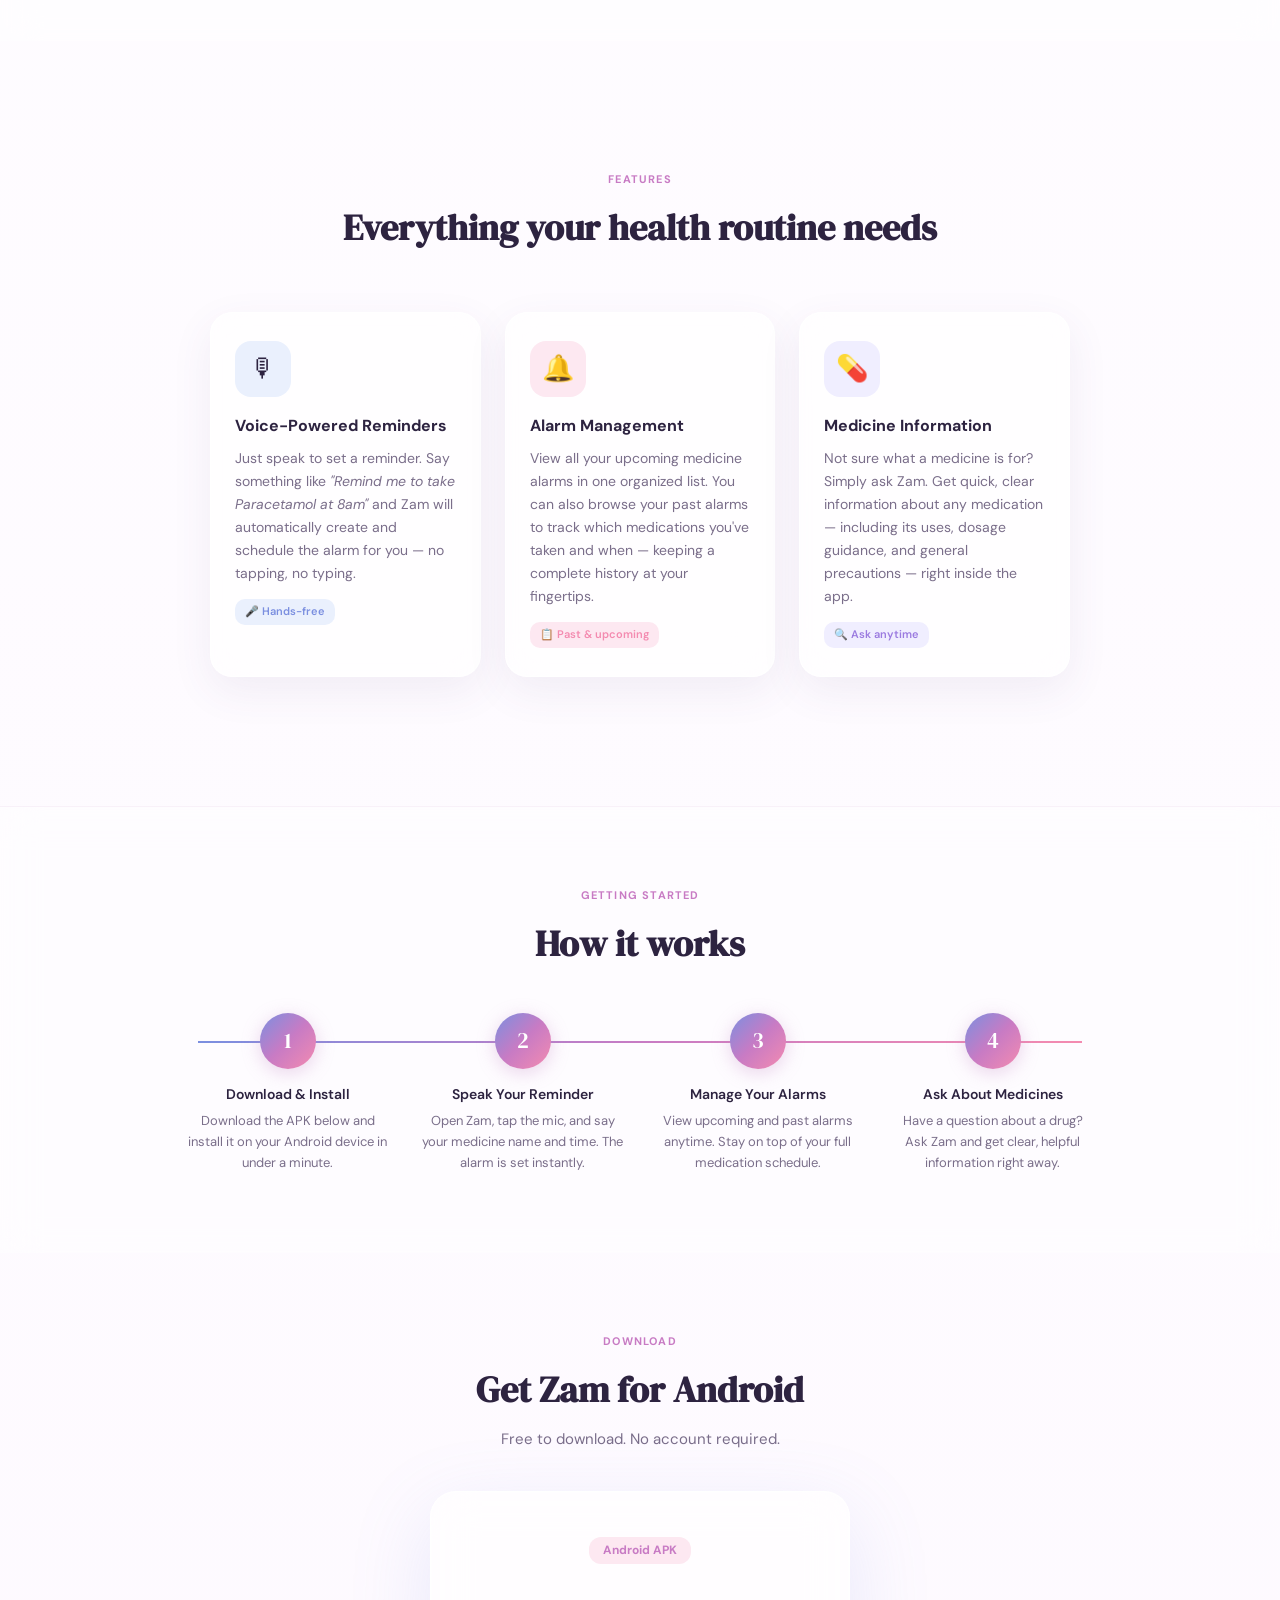
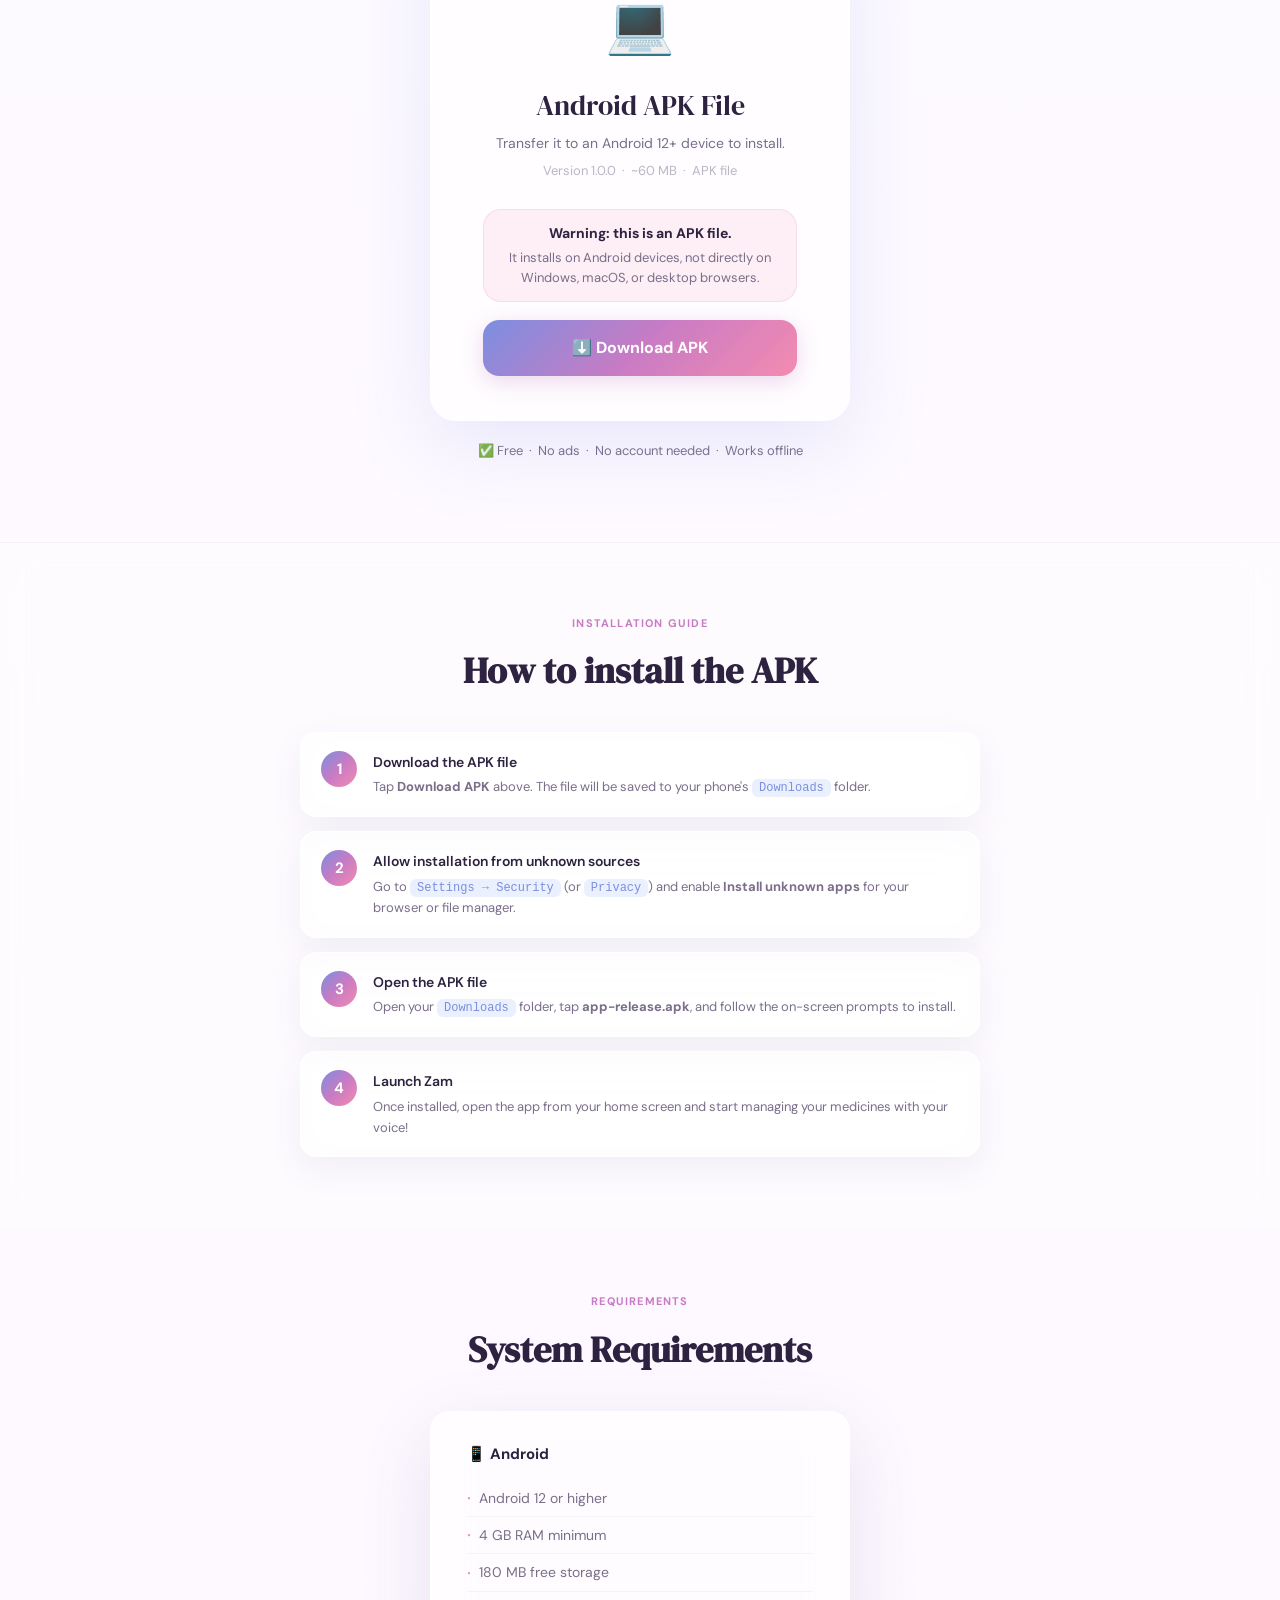
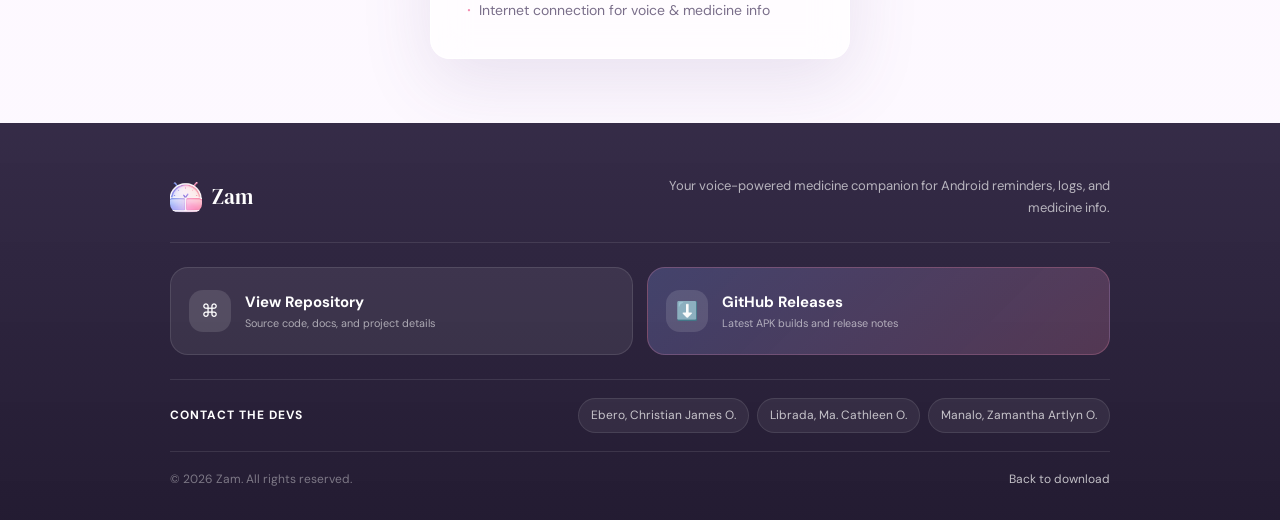
==== commit 32c383a5: "feat: add toast notif for new app updates" ====
--- a/index.html
+++ b/index.html
@@ -42,7 +42,9 @@
   <section class="hero">
     <div>
       <div class="hero-badge">📱 Android App · Free to use</div>
-      <h1>Your voice-powered <span>medicine buddy.</span></h1>
+        <h1>
+          Your voice-powered <span>medicine buddy.</span>
+        </h1>
       <p class="hero-desc">
         <span class="desktop-copy">Zam lets you set medicine reminders just by speaking, view your alarm history, and even ask questions
           about any medication — all in one simple Android app.</span>
@@ -180,11 +182,17 @@
           <div class="dl-title" data-download-title>Android</div>
           <div class="dl-sub" data-download-subtitle>Requires Android 12 or higher</div>
           <div class="dl-size">Version 1.0.0 &nbsp;·&nbsp; ~60 MB &nbsp;·&nbsp; APK file</div>
+          <label class="dl-switch">
+            <!--Invisible Switch for Manual Toast Notif (use for debugging only)-->
+            <input type="checkbox" data-download-update-toggle checked>
+            <span class="dl-switch-ui" aria-hidden="true"></span>
+            <span class="dl-switch-text">Notify users about current link</span>
+          </label>
           <div class="dl-alert" data-download-alert hidden>
             <strong data-download-alert-title></strong>
             <span data-download-alert-text></span>
           </div>
-          <a href="https://github.com/haxzxz/Medicine-Intake-Reminder-App/releases/download/v.1.2/zam.apk" class="btn-dl btn-dl-grad" data-download-button download>
+          <a href="https://github.com/haxzxz/Medicine-Intake-Reminder-App/releases/download/v.1.2.1/zam.apk" class="btn-dl btn-dl-grad" data-download-button download>
             ⬇️ &nbsp;Download APK
           </a>
         </div>
--- a/style.css
+++ b/style.css
@@ -1,1577 +1,1753 @@
 * {
-    margin: 0;
-    padding: 0;
-    box-sizing: border-box
+  margin: 0;
+  padding: 0;
+  box-sizing: border-box;
 }
 
 :root {
-    --pink: #F48BB0;
-    --blue: #7B8FE0;
-    --soft-pink: #FDE8F1;
-    --soft-blue: #EAF0FD;
-    --mid: #C87BC4;
-    --text: #2D2340;
-    --muted: #7A6E8A;
-    --bg: #FDF8FF;
-    --grad: linear-gradient(135deg, #7B8FE0 0%, #C87BC4 50%, #F48BB0 100%);
-    --glass: rgba(255, 255, 255, .66);
-    --glass-strong: rgba(255, 255, 255, .82);
-    --glass-border: rgba(255, 255, 255, .72);
-    --shadow-soft: 0 22px 70px rgba(92, 67, 128, .13);
-    --ease-premium: cubic-bezier(.22, 1, .36, 1);
+  --blur: 1rem;
+  --fs: clamp(3rem, 8vw, 7rem);
+  --ls: clamp(-1.75px, -0.25vw, -3.5px);
+  --pink: #f48bb0;
+  --blue: #7b8fe0;
+  --soft-pink: #fde8f1;
+  --soft-blue: #eaf0fd;
+  --mid: #c87bc4;
+  --text: #2d2340;
+  --muted: #7a6e8a;
+  --bg: #fdf8ff;
+  --grad: linear-gradient(135deg, #7b8fe0 0%, #c87bc4 50%, #f48bb0 100%);
+  --glass: rgba(255, 255, 255, 0.66);
+  --glass-strong: rgba(255, 255, 255, 0.82);
+  --glass-border: rgba(255, 255, 255, 0.72);
+  --shadow-soft: 0 22px 70px rgba(92, 67, 128, 0.13);
+  --ease-premium: cubic-bezier(0.22, 1, 0.36, 1);
 }
 
 body[data-theme="dark"] {
-    --soft-pink: rgba(244, 139, 176, .13);
-    --soft-blue: rgba(123, 143, 224, .14);
-    --text: #F8F2FF;
-    --muted: #C8BBD8;
-    --mid: #F2A4DE;
-    --bg: #15111F;
-    --glass: rgba(35, 28, 50, .64);
-    --glass-strong: rgba(42, 34, 60, .82);
-    --glass-border: rgba(255, 255, 255, .12);
-    --shadow-soft: 0 24px 80px rgba(0, 0, 0, .32);
-    background: linear-gradient(180deg, rgba(22, 17, 34, .94), rgba(36, 27, 52, .96));
+  --soft-pink: rgba(244, 139, 176, 0.13);
+  --soft-blue: rgba(123, 143, 224, 0.14);
+  --text: #f8f2ff;
+  --muted: #c8bbd8;
+  --mid: #f2a4de;
+  --bg: #15111f;
+  --glass: rgba(35, 28, 50, 0.64);
+  --glass-strong: rgba(42, 34, 60, 0.82);
+  --glass-border: rgba(255, 255, 255, 0.12);
+  --shadow-soft: 0 24px 80px rgba(0, 0, 0, 0.32);
+  background: linear-gradient(
+    180deg,
+    rgba(22, 17, 34, 0.94),
+    rgba(36, 27, 52, 0.96)
+  );
 }
 
 html {
-    scroll-behavior: smooth
+  scroll-behavior: smooth;
 }
 
 body {
-    font-family: 'DM Sans', sans-serif;
-    background:
-        linear-gradient(180deg, rgba(255, 255, 255, .72), rgba(253, 248, 255, .88)),
-        var(--bg);
-    color: var(--text);
-    overflow-x: hidden;
-    line-height: 1.6
+  font-family: "DM Sans", sans-serif;
+  background:
+    linear-gradient(
+      180deg,
+      rgba(255, 255, 255, 0.72),
+      rgba(253, 248, 255, 0.88)
+    ),
+    var(--bg);
+  color: var(--text);
+  overflow-x: hidden;
+  line-height: 1.6;
 }
 
 body::before {
-    content: '';
-    position: fixed;
-    inset: 0;
-    pointer-events: none;
-    z-index: 9999;
-    opacity: .28;
-    background-image: url("data:image/svg+xml,%3Csvg viewBox='0 0 256 256' xmlns='http://www.w3.org/2000/svg'%3E%3Cfilter id='n'%3E%3CfeTurbulence type='fractalNoise' baseFrequency='0.8' numOctaves='3' stitchTiles='stitch'/%3E%3C/filter%3E%3Crect width='100%25' height='100%25' filter='url(%23n)' opacity='0.035'/%3E%3C/svg%3E")
+  content: "";
+  position: fixed;
+  inset: 0;
+  pointer-events: none;
+  z-index: 9999;
+  opacity: 0.28;
+  background-image: url("data:image/svg+xml,%3Csvg viewBox='0 0 256 256' xmlns='http://www.w3.org/2000/svg'%3E%3Cfilter id='n'%3E%3CfeTurbulence type='fractalNoise' baseFrequency='0.8' numOctaves='3' stitchTiles='stitch'/%3E%3C/filter%3E%3Crect width='100%25' height='100%25' filter='url(%23n)' opacity='0.035'/%3E%3C/svg%3E");
 }
 
 body[data-theme="dark"]::before {
-    opacity: .22
+  opacity: 0.22;
 }
 
 /* NAV */
 nav {
-    display: flex;
-    align-items: center;
-    justify-content: space-between;
-    width: min(1120px, calc(100% - 32px));
-    margin: 16px auto 0;
-    padding: 1rem 1.1rem;
-    background: transparent;
-    border: 1px solid transparent;
-    border-radius: 28px;
-    position: sticky;
-    top: 14px;
-    z-index: 100;
-    box-shadow: none;
-    transition: background .35s var(--ease-premium),
-        border-color .35s var(--ease-premium),
-        box-shadow .35s var(--ease-premium),
-        backdrop-filter .35s var(--ease-premium)
+  display: flex;
+  align-items: center;
+  justify-content: space-between;
+  width: min(1120px, calc(100% - 32px));
+  margin: 16px auto 0;
+  padding: 1rem 1.1rem;
+  background: transparent;
+  border: 1px solid transparent;
+  border-radius: 28px;
+  position: sticky;
+  top: 14px;
+  z-index: 100;
+  box-shadow: none;
+  transition:
+    background 0.35s var(--ease-premium),
+    border-color 0.35s var(--ease-premium),
+    box-shadow 0.35s var(--ease-premium),
+    backdrop-filter 0.35s var(--ease-premium);
 }
 
 nav.sticky {
-    background: var(--glass);
-    backdrop-filter: blur(22px) saturate(160%);
-    -webkit-backdrop-filter: blur(22px) saturate(160%);
-    border-color: var(--glass-border);
-    box-shadow: var(--shadow-soft)
+  background: var(--glass);
+  backdrop-filter: blur(22px) saturate(160%);
+  -webkit-backdrop-filter: blur(22px) saturate(160%);
+  border-color: var(--glass-border);
+  box-shadow: var(--shadow-soft);
 }
 .nav-logo {
-    display: flex;
-    align-items: center;
-    gap: 10px;
-    font-family: 'DM Serif Display', serif;
-    font-size: 21px;
-    color: var(--text);
-    text-decoration: none
+  display: flex;
+  align-items: center;
+  gap: 10px;
+  font-family: "DM Serif Display", serif;
+  font-size: 2.4rem;
+  color: var(--text);
+  text-decoration: none;
 }
 
 .nav-logo img {
-    width: 38px;
-    height: 38px;
-    border-radius: 12px;
-    object-fit: cover
+  width: 38px;
+  height: 38px;
+  border-radius: 12px;
+  object-fit: cover;
 }
 
 .nav-actions {
-    display: flex;
-    align-items: center;
-    gap: 10px
+  display: flex;
+  align-items: center;
+  gap: 10px;
 }
 
 .nav-links {
-    display: flex;
-    gap: 2rem;
-    list-style: none
+  display: flex;
+  gap: 2rem;
+  list-style: none;
 }
 
 .nav-links a {
-    text-decoration: none;
-    color: var(--muted);
-    font-size: 14px;
-    font-weight: 500;
-    cursor: pointer;
-    transition: color .25s var(--ease-premium)
+  text-decoration: none;
+  color: var(--muted);
+  font-size: 14px;
+  font-weight: 500;
+  cursor: pointer;
+  transition: color 0.25s var(--ease-premium);
 }
 
 .nav-links a:hover {
-    color: var(--text)
+  color: var(--text);
 }
 
 .btn-nav {
-    background: var(--grad);
-    color: white;
-    border: none;
-    padding: 9px 22px;
-    border-radius: 20px;
-    font-size: 14px;
-    font-weight: 600;
-    cursor: pointer;
-    font-family: 'DM Sans', sans-serif;
-    transition: opacity .25s var(--ease-premium), transform .25s var(--ease-premium), box-shadow .25s var(--ease-premium);
-    text-decoration: none;
-    box-shadow: 0 10px 28px rgba(196, 136, 196, .25)
+  background: var(--grad);
+  color: white;
+  border: none;
+  padding: 9px 22px;
+  border-radius: 20px;
+  font-size: 14px;
+  font-weight: 600;
+  cursor: pointer;
+  font-family: "DM Sans", sans-serif;
+  transition:
+    opacity 0.25s var(--ease-premium),
+    transform 0.25s var(--ease-premium),
+    box-shadow 0.25s var(--ease-premium);
+  text-decoration: none;
+  box-shadow: 0 10px 28px rgba(196, 136, 196, 0.25);
 }
 
 .btn-nav:hover {
-    opacity: .9;
-    transform: translateY(-2px);
-    box-shadow: 0 16px 34px rgba(196, 136, 196, .3)
+  opacity: 0.9;
+  transform: translateY(-2px);
+  box-shadow: 0 16px 34px rgba(196, 136, 196, 0.3);
 }
 
 .theme-toggle {
-    width: 42px;
-    height: 42px;
-    border: 1px solid rgba(196, 136, 196, .18);
-    border-radius: 50%;
-    background: rgba(255, 255, 255, .38);
-    color: rgba(45, 35, 64, .72);
-    cursor: pointer;
-    display: grid;
-    place-items: center;
-    font-size: 15px;
-    box-shadow: inset 0 1px 0 rgba(255, 255, 255, .44), 0 8px 20px rgba(92, 67, 128, .08);
-    backdrop-filter: blur(18px) saturate(130%);
-    -webkit-backdrop-filter: blur(18px) saturate(130%);
-    transition: transform .35s var(--ease-premium), background .35s var(--ease-premium), border-color .35s var(--ease-premium), box-shadow .35s var(--ease-premium), color .35s var(--ease-premium)
+  width: 42px;
+  height: 42px;
+  border: 1px solid rgba(196, 136, 196, 0.18);
+  border-radius: 50%;
+  background: rgba(255, 255, 255, 0.38);
+  color: rgba(45, 35, 64, 0.72);
+  cursor: pointer;
+  display: grid;
+  place-items: center;
+  font-size: 15px;
+  box-shadow:
+    inset 0 1px 0 rgba(255, 255, 255, 0.44),
+    0 8px 20px rgba(92, 67, 128, 0.08);
+  backdrop-filter: blur(18px) saturate(130%);
+  -webkit-backdrop-filter: blur(18px) saturate(130%);
+  transition:
+    transform 0.35s var(--ease-premium),
+    background 0.35s var(--ease-premium),
+    border-color 0.35s var(--ease-premium),
+    box-shadow 0.35s var(--ease-premium),
+    color 0.35s var(--ease-premium);
 }
 
 .theme-toggle:hover {
-    transform: translateY(-1px);
-    background: rgba(255, 255, 255, .5);
-    border-color: rgba(196, 136, 196, .24);
-    box-shadow: inset 0 1px 0 rgba(255, 255, 255, .5), 0 12px 26px rgba(92, 67, 128, .11)
+  transform: translateY(-1px);
+  background: rgba(255, 255, 255, 0.5);
+  border-color: rgba(196, 136, 196, 0.24);
+  box-shadow:
+    inset 0 1px 0 rgba(255, 255, 255, 0.5),
+    0 12px 26px rgba(92, 67, 128, 0.11);
 }
 
 #themeIcon {
-    display: inline-block;
-    line-height: 1;
-    transform-origin: center;
-    filter: saturate(.78) brightness(.96);
-    transition: transform .45s var(--ease-premium), opacity .35s var(--ease-premium), filter .35s var(--ease-premium)
+  display: inline-block;
+  line-height: 1;
+  transform-origin: center;
+  filter: saturate(0.78) brightness(0.96);
+  transition:
+    transform 0.45s var(--ease-premium),
+    opacity 0.35s var(--ease-premium),
+    filter 0.35s var(--ease-premium);
 }
 
 .theme-toggle.spin #themeIcon {
-    animation: iconSpin .45s var(--ease-premium);
+  animation: iconSpin 0.45s var(--ease-premium);
 }
 
 @keyframes iconSpin {
-    0% {
-        opacity: 1;
-        transform: rotate(0deg) scale(1);
-    }
-
-    40% {
-        opacity: .68;
-        transform: rotate(180deg) scale(.7);
-    }
-
-    100% {
-        opacity: 1;
-        transform: rotate(360deg) scale(1);
-    }
+  0% {
+    opacity: 1;
+    transform: rotate(0deg) scale(1);
+  }
+
+  40% {
+    opacity: 0.68;
+    transform: rotate(180deg) scale(0.7);
+  }
+
+  100% {
+    opacity: 1;
+    transform: rotate(360deg) scale(1);
+  }
 }
 
 /* HERO */
 .hero {
-    display: grid;
-    grid-template-columns: 1fr 1fr;
-    min-height: 85vh;
-    gap: 3rem;
-    align-items: center;
-    max-width: 1100px;
-    margin: 0 auto;
-    padding: 6.5rem 2.5rem 5rem;
-    position: relative;
+  display: grid;
+  grid-template-columns: 1fr 1fr;
+  min-height: 85vh;
+  gap: 3rem;
+  align-items: center;
+  max-width: 1100px;
+  margin: 0 auto;
+  padding: 6.5rem 2.5rem 5rem;
+  position: relative;
 }
 
 .hero::before {
-    content: '';
-    position: absolute;
-    inset: 24px 2rem auto 2rem;
-    height: 1px;
-    background: linear-gradient(90deg, transparent, rgba(196, 136, 196, .32), transparent);
-    pointer-events: none
+  content: "";
+  position: absolute;
+  inset: 24px 2rem auto 2rem;
+  height: 1px;
+  background: linear-gradient(
+    90deg,
+    transparent,
+    rgba(196, 136, 196, 0.32),
+    transparent
+  );
+  pointer-events: none;
 }
 
 .hero-badge {
-    display: inline-flex;
-    align-items: center;
-    gap: 6px;
-    background: var(--soft-pink);
-    border: 1px solid rgba(244, 139, 176, .25);
-    box-shadow: 0 10px 24px rgba(244, 139, 176, .12);
-    color: var(--mid);
-    font-size: 11px;
-    font-weight: 700;
-    padding: 5px 14px;
-    border-radius: 20px;
-    margin-bottom: 1.25rem;
-    letter-spacing: .8px;
-    text-transform: uppercase;
-    animation: fadeUp .7s .05s both
+  display: inline-flex;
+  align-items: center;
+  gap: 6px;
+  background: var(--soft-pink);
+  border: 1px solid rgba(244, 139, 176, 0.25);
+  box-shadow: 0 10px 24px rgba(244, 139, 176, 0.12);
+  color: var(--mid);
+  font-size: 11px;
+  font-weight: 700;
+  padding: 5px 14px;
+  border-radius: 20px;
+  margin-bottom: 1.25rem;
+  letter-spacing: 0.8px;
+  text-transform: uppercase;
+  animation: fadeUp 0.7s 0.05s both;
 }
 
 h1 {
-    font-family: 'DM Serif Display', serif;
-    font-size: 50px;
-    line-height: 1.12;
-    color: var(--text);
-    margin-bottom: 1.25rem;
-    animation: fadeUp .7s .12s both
+  font-family: "DM Serif Display", serif;
+  font-size: 50px;
+  line-height: 1.12;
+  color: var(--text);
+  margin-bottom: 1.25rem;
+  animation: fadeUp 0.7s 0.12s both;
 }
 
 h1 span {
-    background: var(--grad);
-    -webkit-background-clip: text;
-    -webkit-text-fill-color: transparent;
-    background-clip: text
+  background: var(--grad);
+  -webkit-background-clip: text;
+  -webkit-text-fill-color: transparent;
+  background-clip: text;
 }
 
 .hero-desc {
-    font-size: 16px;
-    color: var(--muted);
-    line-height: 1.75;
-    margin-bottom: 2.25rem;
-    max-width: 440px;
-    animation: fadeUp .7s .2s both
+  font-size: 16px;
+  color: var(--muted);
+  line-height: 1.75;
+  margin-bottom: 2.25rem;
+  max-width: 440px;
+  animation: fadeUp 0.7s 0.2s both;
 }
 
 .hero-btns {
-    display: flex;
-    gap: 12px;
-    flex-wrap: wrap;
-    animation: fadeUp .7s .28s both
+  display: flex;
+  gap: 12px;
+  flex-wrap: wrap;
+  animation: fadeUp 0.7s 0.28s both;
 }
 
 .btn-primary {
-    background: var(--grad);
-    color: white;
-    border: none;
-    padding: 14px 30px;
-    border-radius: 30px;
-    font-size: 15px;
-    font-weight: 600;
-    cursor: pointer;
-    font-family: 'DM Sans', sans-serif;
-    display: flex;
-    align-items: center;
-    gap: 8px;
-    transition: opacity .25s var(--ease-premium), transform .25s var(--ease-premium), box-shadow .25s var(--ease-premium);
-    text-decoration: none;
-    box-shadow: 0 14px 34px rgba(196, 136, 196, .24)
+  background: var(--grad);
+  color: white;
+  border: none;
+  padding: 14px 30px;
+  border-radius: 30px;
+  font-size: 15px;
+  font-weight: 600;
+  cursor: pointer;
+  font-family: "DM Sans", sans-serif;
+  display: flex;
+  align-items: center;
+  gap: 8px;
+  transition:
+    opacity 0.25s var(--ease-premium),
+    transform 0.25s var(--ease-premium),
+    box-shadow 0.25s var(--ease-premium);
+  text-decoration: none;
+  box-shadow: 0 14px 34px rgba(196, 136, 196, 0.24);
 }
 
 .btn-primary:hover {
-    opacity: .9;
-    transform: translateY(-3px);
-    box-shadow: 0 20px 44px rgba(196, 136, 196, .3)
+  opacity: 0.9;
+  transform: translateY(-3px);
+  box-shadow: 0 20px 44px rgba(196, 136, 196, 0.3);
 }
 
 .btn-outline {
-    background: var(--glass);
-    backdrop-filter: blur(18px) saturate(150%);
-    -webkit-backdrop-filter: blur(18px) saturate(150%);
-    color: var(--mid);
-    border: 1.5px solid rgba(196, 136, 196, .4);
-    padding: 13px 28px;
-    border-radius: 30px;
-    font-size: 15px;
-    font-weight: 500;
-    font-family: 'DM Sans', sans-serif;
-    display: flex;
-    align-items: center;
-    gap: 8px;
-    cursor: pointer;
-    transition: border-color .25s var(--ease-premium), transform .25s var(--ease-premium), box-shadow .25s var(--ease-premium);
-    text-decoration: none;
-    box-shadow: 0 10px 26px rgba(92, 67, 128, .08)
+  background: var(--glass);
+  backdrop-filter: blur(18px) saturate(150%);
+  -webkit-backdrop-filter: blur(18px) saturate(150%);
+  color: var(--mid);
+  border: 1.5px solid rgba(196, 136, 196, 0.4);
+  padding: 13px 28px;
+  border-radius: 30px;
+  font-size: 15px;
+  font-weight: 500;
+  font-family: "DM Sans", sans-serif;
+  display: flex;
+  align-items: center;
+  gap: 8px;
+  cursor: pointer;
+  transition:
+    border-color 0.25s var(--ease-premium),
+    transform 0.25s var(--ease-premium),
+    box-shadow 0.25s var(--ease-premium);
+  text-decoration: none;
+  box-shadow: 0 10px 26px rgba(92, 67, 128, 0.08);
 }
 
 .btn-outline:hover {
-    border-color: var(--pink);
-    transform: translateY(-3px);
-    box-shadow: 0 16px 36px rgba(92, 67, 128, .12)
+  border-color: var(--pink);
+  transform: translateY(-3px);
+  box-shadow: 0 16px 36px rgba(92, 67, 128, 0.12);
 }
 
 /* HERO VISUAL */
 .hero-visual {
+  display: flex;
+  justify-content: center;
+  align-items: center;
+  position: relative;
+  padding: 20px;
+}
+
+.hero-logo-wrap {
+  display: flex;
+  flex-direction: column;
+  align-items: center;
+  gap: 28px;
+}
+
+.hero-logo-img {
+  width: 210px;
+  height: 210px;
+  object-fit: contain;
+  filter: drop-shadow(0 24px 55px rgba(196, 136, 196, 0.4));
+  animation: floatLogo 5.5s ease-in-out infinite;
+}
+
+.hero-stat-row {
+  display: flex;
+  gap: 14px;
+}
+
+.hero-stat {
+  background: var(--glass);
+  backdrop-filter: blur(18px) saturate(150%);
+  -webkit-backdrop-filter: blur(18px) saturate(150%);
+  border-radius: 16px;
+  padding: 13px 18px;
+  text-align: center;
+  border: 1px solid var(--glass-border);
+  box-shadow: 0 12px 34px rgba(196, 136, 196, 0.15);
+  transition:
+    transform 0.3s var(--ease-premium),
+    box-shadow 0.3s var(--ease-premium);
+}
+
+.hero-stat:hover {
+  transform: translateY(-4px);
+  box-shadow: 0 18px 40px rgba(196, 136, 196, 0.2);
+}
+
+.hero-stat-num {
+  font-family: "DM Serif Display", serif;
+  font-size: 22px;
+  background: var(--grad);
+  -webkit-background-clip: text;
+  -webkit-text-fill-color: transparent;
+  background-clip: text;
+}
+
+.hero-stat-label {
+  font-size: 11px;
+  color: var(--muted);
+  margin-top: 3px;
+  font-weight: 500;
+}
+
+.float-tag {
+  position: absolute;
+  background: var(--glass-strong);
+  backdrop-filter: blur(18px) saturate(150%);
+  -webkit-backdrop-filter: blur(18px) saturate(150%);
+  border-radius: 13px;
+  padding: 8px 14px;
+  box-shadow: 0 4px 20px rgba(196, 136, 196, 0.22);
+  border: 1px solid rgba(196, 136, 196, 0.15);
+  font-size: 12px;
+  font-weight: 600;
+  color: var(--text);
+  display: flex;
+  align-items: center;
+  gap: 6px;
+  white-space: nowrap;
+  animation: ft 3s ease-in-out infinite;
+  box-shadow: 0 14px 36px rgba(196, 136, 196, 0.18);
+}
+
+.ft1 {
+  top: 10px;
+  right: -10px;
+  animation-delay: 0s;
+}
+
+.ft2 {
+  bottom: 20px;
+  left: -10px;
+  animation-delay: 1.5s;
+}
+
+@keyframes ft {
+  0%,
+  100% {
+    transform: translateY(0);
+  }
+
+  50% {
+    transform: translateY(-8px);
+  }
+}
+
+@keyframes floatLogo {
+  0%,
+  100% {
+    transform: translateY(0);
+  }
+
+  50% {
+    transform: translateY(-10px);
+  }
+}
+
+/* SECTION SHARED */
+.section-label {
+  text-align: center;
+  font-size: 11px;
+  font-weight: 700;
+  letter-spacing: 1.2px;
+  text-transform: uppercase;
+  color: var(--mid);
+  margin-bottom: 10px;
+}
+
+h2 {
+  font-family: "DM Serif Display", serif;
+  font-size: 36px;
+  text-align: center;
+  color: var(--text);
+  margin-bottom: 1rem;
+}
+
+/* ABOUT */
+.about {
+  background: rgba(255, 255, 255, 0.42);
+  backdrop-filter: blur(18px);
+  -webkit-backdrop-filter: blur(18px);
+  border-top: 1px solid rgba(196, 136, 196, 0.1);
+  padding: 5rem 2.5rem;
+}
+
+.about-inner {
+  max-width: 940px;
+  margin: 0 auto;
+}
+
+.about-lead {
+  text-align: center;
+  font-size: 16px;
+  color: var(--muted);
+  line-height: 1.75;
+  max-width: 680px;
+  margin: 0 auto 3.5rem;
+}
+
+/* FEATURES */
+.features {
+  padding: 5rem 2.5rem;
+  max-width: 940px;
+  margin: 0 auto;
+}
+
+.feat-grid {
+  display: grid;
+  grid-template-columns: repeat(3, 1fr);
+  gap: 1.5rem;
+  margin-top: 2.5rem;
+}
+
+.feat-card {
+  background: var(--glass);
+  backdrop-filter: blur(18px) saturate(150%);
+  -webkit-backdrop-filter: blur(18px) saturate(150%);
+  border-radius: 22px;
+  padding: 28px 24px;
+  border: 1px solid var(--glass-border);
+  box-shadow: 0 14px 42px rgba(92, 67, 128, 0.08);
+  transition:
+    transform 0.32s var(--ease-premium),
+    box-shadow 0.32s var(--ease-premium),
+    background 0.32s var(--ease-premium);
+}
+
+.feat-card:hover {
+  transform: translateY(-7px);
+  background: var(--glass-strong);
+  box-shadow: 0 24px 60px rgba(196, 136, 196, 0.18);
+}
+
+.feat-icon {
+  width: 56px;
+  height: 56px;
+  border-radius: 16px;
+  display: flex;
+  align-items: center;
+  justify-content: center;
+  font-size: 26px;
+  margin-bottom: 16px;
+}
+
+.fi-blue {
+  background: var(--soft-blue);
+}
+
+.fi-pink {
+  background: var(--soft-pink);
+}
+
+.fi-purple {
+  background: #f0eeff;
+}
+
+body[data-theme="dark"] .fi-purple {
+  background: rgba(155, 123, 224, 0.18);
+}
+
+.feat-card h3 {
+  font-size: 16px;
+  font-weight: 700;
+  color: var(--text);
+  margin-bottom: 8px;
+}
+
+.feat-card p {
+  font-size: 14px;
+  color: var(--muted);
+  line-height: 1.65;
+}
+
+.feat-tag {
+  display: inline-flex;
+  align-items: center;
+  gap: 5px;
+  margin-top: 14px;
+  background: var(--soft-blue);
+  color: var(--blue);
+  font-size: 11px;
+  font-weight: 600;
+  padding: 4px 10px;
+  border-radius: 10px;
+}
+
+/* HOW IT WORKS */
+.how {
+  background: rgba(255, 255, 255, 0.42);
+  backdrop-filter: blur(18px);
+  -webkit-backdrop-filter: blur(18px);
+  border-top: 1px solid rgba(196, 136, 196, 0.1);
+  padding: 5rem 2.5rem;
+}
+
+.how-inner {
+  max-width: 940px;
+  margin: 0 auto;
+}
+
+.steps {
+  display: flex;
+  gap: 0;
+  margin-top: 2.5rem;
+  position: relative;
+}
+
+.steps::before {
+  content: "";
+  position: absolute;
+  top: 28px;
+  left: 28px;
+  right: 28px;
+  height: 2px;
+  background: var(--grad);
+  z-index: 0;
+}
+
+.step {
+  flex: 1;
+  display: flex;
+  flex-direction: column;
+  align-items: center;
+  text-align: center;
+  padding: 0 1rem;
+  position: relative;
+  z-index: 1;
+}
+
+.step-num {
+  width: 56px;
+  height: 56px;
+  border-radius: 50%;
+  background: var(--grad);
+  color: white;
+  font-family: "DM Serif Display", serif;
+  font-size: 22px;
+  display: flex;
+  align-items: center;
+  justify-content: center;
+  margin-bottom: 14px;
+  box-shadow: 0 4px 18px rgba(196, 136, 196, 0.35);
+  transition:
+    transform 0.3s var(--ease-premium),
+    box-shadow 0.3s var(--ease-premium);
+}
+
+.step:hover .step-num {
+  transform: translateY(-4px) scale(1.04);
+  box-shadow: 0 12px 28px rgba(196, 136, 196, 0.36);
+}
+
+.step h3 {
+  font-size: 14px;
+  font-weight: 600;
+  color: var(--text);
+  margin-bottom: 6px;
+}
+
+.step p {
+  font-size: 13px;
+  color: var(--muted);
+  line-height: 1.6;
+}
+
+/* DOWNLOAD */
+.download {
+  padding: 5rem 2.5rem;
+}
+
+.download-inner {
+  max-width: 940px;
+  margin: 0 auto;
+}
+
+.dl-center {
+  display: flex;
+  justify-content: center;
+  margin-top: 2.5rem;
+}
+
+.dl-card {
+  background: var(--glass);
+  backdrop-filter: blur(22px) saturate(150%);
+  -webkit-backdrop-filter: blur(22px) saturate(150%);
+  border-radius: 26px;
+  padding: 44px 52px;
+  text-align: center;
+  border: 1px solid var(--glass-border);
+  max-width: 420px;
+  width: 100%;
+  box-shadow: 0 24px 80px rgba(123, 143, 224, 0.17);
+  transition:
+    transform 0.32s var(--ease-premium),
+    box-shadow 0.32s var(--ease-premium);
+}
+
+.dl-card:hover {
+  transform: translateY(-6px);
+  box-shadow: 0 34px 90px rgba(123, 143, 224, 0.22);
+}
+
+.dl-card.is-unsupported {
+  box-shadow: 0 24px 80px rgba(244, 139, 176, 0.16);
+}
+
+.dl-badge {
+  display: inline-block;
+  background: var(--soft-blue);
+  color: var(--blue);
+  font-size: 12px;
+  font-weight: 700;
+  padding: 4px 14px;
+  border-radius: 12px;
+  margin-bottom: 16px;
+}
+
+.dl-badge.is-warning {
+  background: var(--soft-pink);
+  color: var(--mid);
+}
+
+.dl-icon {
+  font-size: 56px;
+  margin-bottom: 14px;
+}
+
+.dl-title {
+  font-family: "DM Serif Display", serif;
+  font-size: 28px;
+  color: var(--text);
+  margin-bottom: 4px;
+}
+
+.dl-sub {
+  font-size: 14px;
+  color: var(--muted);
+  margin-bottom: 6px;
+}
+
+.dl-size {
+  font-size: 13px;
+  color: rgba(122, 110, 138, 0.5);
+  margin-bottom: 28px;
+}
+
+.dl-switch {
+  display: flex;
+  align-items: center;
+  justify-content: center;
+  gap: 10px;
+  margin: 0 0 18px;
+  color: var(--muted);
+  font-size: 13px;
+  font-weight: 600;
+  cursor: pointer;
+  opacity: 0;
+  display: none;
+}
+
+.dl-switch input {
+  position: absolute;
+  opacity: 0;
+  pointer-events: none;
+}
+
+.dl-switch-ui {
+  width: 46px;
+  height: 26px;
+  border-radius: 999px;
+  background: rgba(122, 110, 138, 0.18);
+  border: 1px solid rgba(196, 136, 196, 0.2);
+  flex-shrink: 0;
+  position: relative;
+  transition:
+    background 0.24s var(--ease-premium),
+    border-color 0.24s var(--ease-premium);
+}
+
+.dl-switch-ui::after {
+  content: "";
+  position: absolute;
+  width: 20px;
+  height: 20px;
+  border-radius: 50%;
+  left: 2px;
+  top: 2px;
+  background: white;
+  box-shadow: 0 4px 12px rgba(92, 67, 128, 0.16);
+  transition: transform 0.24s var(--ease-premium);
+}
+
+.dl-switch input:checked + .dl-switch-ui {
+  background: var(--grad);
+  border-color: transparent;
+}
+
+.dl-switch input:checked + .dl-switch-ui::after {
+  transform: translateX(20px);
+}
+
+.dl-switch input:focus-visible + .dl-switch-ui {
+  outline: 2px solid var(--blue);
+  outline-offset: 3px;
+}
+
+.dl-alert {
+  text-align: center;
+  background: rgba(253, 232, 241, 0.68);
+  border: 1px solid rgba(244, 139, 176, 0.22);
+  border-radius: 18px;
+  color: var(--muted);
+  font-size: 13px;
+  line-height: 1.55;
+  margin: 0 0 18px;
+  padding: 13px 15px;
+}
+
+.dl-alert strong,
+.dl-alert span {
+  display: block;
+}
+
+.dl-alert strong {
+  color: var(--text);
+  font-size: 14px;
+  margin-bottom: 3px;
+}
+
+.btn-dl {
+  width: 100%;
+  padding: 15px;
+  border-radius: 16px;
+  font-size: 16px;
+  font-weight: 700;
+  cursor: pointer;
+  font-family: "DM Sans", sans-serif;
+  border: none;
+  display: flex;
+  align-items: center;
+  justify-content: center;
+  gap: 9px;
+  transition:
+    opacity 0.2s,
+    transform 0.15s;
+  text-decoration: none;
+}
+
+.btn-dl-grad {
+  background: var(--grad);
+  color: white;
+  box-shadow: 0 6px 22px rgba(196, 136, 196, 0.32);
+}
+
+.btn-dl-subtle {
+  background: rgba(255, 255, 255, 0.5);
+  border: 1px solid rgba(196, 136, 196, 0.22);
+  color: var(--mid);
+  box-shadow: 0 8px 24px rgba(92, 67, 128, 0.08);
+}
+
+.btn-dl:hover {
+  opacity: 0.9;
+  transform: translateY(-2px);
+}
+
+.dl-note {
+  text-align: center;
+  font-size: 13px;
+  color: var(--muted);
+  margin-top: 20px;
+}
+
+.download-toast {
+  position: fixed;
+  right: 22px;
+  bottom: 22px;
+  z-index: 1000;
+  width: min(320px, calc(100% - 32px));
+  padding: 15px 17px;
+  border-radius: 18px;
+  background: var(--glass-strong);
+  border: 1px solid var(--glass-border);
+  box-shadow: var(--shadow-soft);
+  color: var(--text);
+  opacity: 0;
+  transform: translateY(18px);
+  pointer-events: none;
+  backdrop-filter: blur(20px) saturate(150%);
+  -webkit-backdrop-filter: blur(20px) saturate(150%);
+  transition:
+    opacity 0.28s var(--ease-premium),
+    transform 0.28s var(--ease-premium);
+}
+
+.download-toast.is-visible {
+  opacity: 1;
+  transform: translateY(0);
+}
+
+.download-toast strong,
+.download-toast span {
+  display: block;
+}
+
+.download-toast strong {
+  font-size: 1.1rem;
+  margin-bottom: 2px;
+  color: var(--blue)
+}
+
+.download-toast span {
+  color: var(--muted);
+  font-size: .8rem;
+  line-height: 1.45;
+}
+
+/* INSTALL GUIDE */
+.install {
+  background: rgba(255, 255, 255, 0.42);
+  backdrop-filter: blur(18px);
+  -webkit-backdrop-filter: blur(18px);
+  border-top: 1px solid rgba(196, 136, 196, 0.1);
+  padding: 4.5rem 2.5rem;
+}
+
+.install-inner {
+  max-width: 680px;
+  margin: 0 auto;
+}
+
+.install-steps {
+  display: flex;
+  flex-direction: column;
+  gap: 14px;
+  margin-top: 2rem;
+}
+
+.install-step {
+  display: flex;
+  align-items: flex-start;
+  gap: 16px;
+  background: var(--glass);
+  backdrop-filter: blur(18px) saturate(150%);
+  -webkit-backdrop-filter: blur(18px) saturate(150%);
+  border-radius: 16px;
+  padding: 18px 20px;
+  border: 1px solid var(--glass-border);
+  box-shadow: 0 12px 32px rgba(92, 67, 128, 0.08);
+  transition:
+    transform 0.3s var(--ease-premium),
+    box-shadow 0.3s var(--ease-premium);
+}
+
+.install-step:hover {
+  transform: translateY(-4px);
+  box-shadow: 0 20px 46px rgba(92, 67, 128, 0.13);
+}
+
+.is-num {
+  width: 36px;
+  height: 36px;
+  border-radius: 50%;
+  background: var(--grad);
+  color: white;
+  font-weight: 700;
+  font-size: 15px;
+  display: flex;
+  align-items: center;
+  justify-content: center;
+  flex-shrink: 0;
+}
+
+.is-text h4 {
+  font-size: 14px;
+  font-weight: 600;
+  color: var(--text);
+  margin-bottom: 4px;
+}
+
+.is-text p {
+  font-size: 13px;
+  color: var(--muted);
+  line-height: 1.6;
+}
+
+.is-text code {
+  background: var(--soft-blue);
+  color: var(--blue);
+  font-size: 12px;
+  padding: 2px 7px;
+  border-radius: 6px;
+  font-family: monospace;
+}
+
+/* SYSTEM REQUIREMENTS */
+.sysreq {
+  padding: 4rem 2.5rem;
+  max-width: 940px;
+  margin: 0 auto;
+}
+
+.req-single {
+  background: var(--glass);
+  backdrop-filter: blur(18px) saturate(150%);
+  -webkit-backdrop-filter: blur(18px) saturate(150%);
+  border-radius: 20px;
+  padding: 30px 36px;
+  max-width: 420px;
+  margin: 2rem auto 0;
+  border: 1px solid var(--glass-border);
+  box-shadow: var(--shadow-soft);
+}
+
+.req-single h3 {
+  font-size: 15px;
+  font-weight: 700;
+  color: var(--text);
+  margin-bottom: 14px;
+  display: flex;
+  align-items: center;
+  gap: 8px;
+}
+
+.req-single ul {
+  list-style: none;
+}
+
+.req-single ul li {
+  font-size: 14px;
+  color: var(--muted);
+  padding: 7px 0;
+  border-bottom: 1px solid rgba(196, 136, 196, 0.1);
+  display: flex;
+  align-items: center;
+  gap: 8px;
+}
+
+.req-single ul li:last-child {
+  border-bottom: none;
+}
+
+.req-single ul li::before {
+  content: "·";
+  color: var(--pink);
+  font-size: 20px;
+  line-height: 1;
+}
+
+/* FOOTER */
+footer {
+  background: linear-gradient(
+    180deg,
+    rgba(45, 35, 64, 0.96),
+    rgba(31, 23, 46, 0.98)
+  );
+  color: rgba(255, 255, 255, 0.65);
+  padding: 3.25rem 2rem 2rem;
+  font-size: 13px;
+}
+
+.footer-inner {
+  max-width: 940px;
+  margin: 0 auto;
+}
+
+.footer-brand {
+  display: flex;
+  align-items: center;
+  justify-content: space-between;
+  gap: 24px;
+  padding-bottom: 24px;
+  border-bottom: 1px solid rgba(255, 255, 255, 0.1);
+}
+
+.footer-logo {
+  display: flex;
+  align-items: center;
+  gap: 10px;
+  font-family: "DM Serif Display", serif;
+  font-size: 21px;
+  color: white;
+  flex-shrink: 0;
+}
+
+.footer-logo img {
+  width: 32px;
+  height: 32px;
+  border-radius: 9px;
+  object-fit: cover;
+}
+
+.footer-brand p {
+  max-width: 460px;
+  text-align: right;
+  line-height: 1.65;
+}
+
+footer a {
+  color: rgba(255, 255, 255, 0.72);
+  text-decoration: none;
+  transition:
+    color 0.25s var(--ease-premium),
+    border-color 0.25s var(--ease-premium),
+    transform 0.25s var(--ease-premium),
+    background 0.25s var(--ease-premium);
+}
+
+footer a:hover {
+  color: white;
+}
+
+.footer-actions {
+  display: grid;
+  grid-template-columns: repeat(2, minmax(0, 1fr));
+  gap: 14px;
+  margin: 24px 0;
+}
+
+.footer-action {
+  display: flex;
+  align-items: center;
+  gap: 14px;
+  min-height: 88px;
+  padding: 16px 18px;
+  border-radius: 18px;
+  background: rgba(255, 255, 255, 0.07);
+  border: 1px solid rgba(255, 255, 255, 0.11);
+}
+
+.footer-action:hover {
+  transform: translateY(-3px);
+  background: rgba(255, 255, 255, 0.1);
+  border-color: rgba(244, 139, 176, 0.34);
+}
+
+.footer-action-primary {
+  background: linear-gradient(
+    135deg,
+    rgba(123, 143, 224, 0.28),
+    rgba(244, 139, 176, 0.2)
+  );
+  border-color: rgba(244, 139, 176, 0.25);
+}
+
+.footer-action-icon {
+  width: 42px;
+  height: 42px;
+  border-radius: 14px;
+  display: grid;
+  place-items: center;
+  flex-shrink: 0;
+  color: white;
+  background: rgba(255, 255, 255, 0.12);
+  font-size: 18px;
+}
+
+.footer-action strong,
+.footer-action small {
+  display: block;
+}
+
+.footer-action strong {
+  color: white;
+  font-size: 15px;
+  margin-bottom: 2px;
+}
+
+.footer-action small {
+  color: rgba(255, 255, 255, 0.58);
+  line-height: 1.45;
+}
+
+.footer-contact {
+  display: flex;
+  align-items: center;
+  justify-content: space-between;
+  gap: 20px;
+  padding: 18px 0;
+  border-top: 1px solid rgba(255, 255, 255, 0.1);
+  border-bottom: 1px solid rgba(255, 255, 255, 0.1);
+}
+
+.footer-heading {
+  color: white;
+  font-size: 12px;
+  font-weight: 700;
+  letter-spacing: 1px;
+  text-transform: uppercase;
+  white-space: nowrap;
+}
+
+.footer-devs {
+  display: flex;
+  justify-content: flex-end;
+  flex-wrap: wrap;
+  gap: 8px;
+}
+
+.footer-devs a {
+  display: inline-flex;
+  align-items: center;
+  min-height: 34px;
+  padding: 7px 12px;
+  border-radius: 999px;
+  background: rgba(255, 255, 255, 0.06);
+  border: 1px solid rgba(255, 255, 255, 0.1);
+  font-size: 12px;
+}
+
+.footer-devs a:hover {
+  background: rgba(255, 255, 255, 0.1);
+  border-color: rgba(123, 143, 224, 0.36);
+}
+
+.footer-bottom {
+  display: flex;
+  align-items: center;
+  justify-content: space-between;
+  gap: 14px;
+  margin-top: 18px;
+  color: rgba(255, 255, 255, 0.4);
+  font-size: 12px;
+}
+
+/* ─── DARK MODE OVERRIDES ─── */
+
+body[data-theme="dark"] .about,
+body[data-theme="dark"] .how,
+body[data-theme="dark"] .install {
+  background: rgba(22, 17, 34, 0.38);
+}
+
+body[data-theme="dark"] .btn-outline,
+body[data-theme="dark"] .theme-toggle {
+  background: rgba(255, 255, 255, 0.07);
+  border-color: rgba(255, 255, 255, 0.11);
+  color: rgba(248, 242, 255, 0.78);
+  box-shadow:
+    inset 0 1px 0 rgba(255, 255, 255, 0.08),
+    0 10px 24px rgba(0, 0, 0, 0.18);
+}
+
+body[data-theme="dark"] .theme-toggle:hover {
+  background: rgba(255, 255, 255, 0.1);
+  border-color: rgba(255, 255, 255, 0.16);
+  box-shadow:
+    inset 0 1px 0 rgba(255, 255, 255, 0.1),
+    0 14px 28px rgba(0, 0, 0, 0.22);
+}
+
+body[data-theme="dark"] .dl-alert {
+  background: rgba(244, 139, 176, 0.11);
+  border-color: rgba(244, 139, 176, 0.22);
+}
+
+body[data-theme="dark"] .btn-dl-subtle {
+  background: rgba(255, 255, 255, 0.07);
+  border-color: rgba(255, 255, 255, 0.12);
+  color: #f2a4de;
+  box-shadow: 0 10px 28px rgba(0, 0, 0, 0.16);
+}
+
+body[data-theme="dark"] footer {
+  background: linear-gradient(
+    180deg,
+    rgba(18, 13, 28, 0.98),
+    rgba(12, 9, 18, 0.98)
+  );
+}
+
+/* FIX: How It Works steps — white background in dark mode */
+body[data-theme="dark"] .step {
+  background: var(--glass);
+  border-color: rgba(255, 255, 255, 0.1);
+}
+
+/* FIX: Install steps text color consistency in dark mode */
+body[data-theme="dark"] .is-text code {
+  background: rgba(123, 143, 224, 0.2);
+  color: #a8b8f0;
+}
+
+@keyframes fadeUp {
+  from {
+    opacity: 0;
+    transform: translateY(24px);
+  }
+
+  to {
+    opacity: 1;
+    transform: translateY(0);
+  }
+}
+
+.reveal {
+  opacity: 0;
+  transform: translateY(30px);
+  transition:
+    opacity 0.75s var(--ease-premium),
+    transform 0.75s var(--ease-premium);
+}
+
+.reveal.visible {
+  opacity: 1;
+  transform: translateY(0);
+}
+
+@media (prefers-reduced-motion: reduce) {
+  *,
+  *::before,
+  *::after {
+    animation-duration: 0.001ms !important;
+    animation-iteration-count: 1 !important;
+    scroll-behavior: auto !important;
+    transition-duration: 0.001ms !important;
+  }
+
+  .reveal {
+    opacity: 1;
+    transform: none;
+  }
+}
+
+@media (min-width: 1024px) {
+  .about {
     display: flex;
     justify-content: center;
     align-items: center;
-    position: relative;
-    padding: 20px;
-}
-
-.hero-logo-wrap {
-    display: flex;
-    flex-direction: column;
-    align-items: center;
-    gap: 28px
-}
-
-.hero-logo-img {
-    width: 210px;
-    height: 210px;
-    object-fit: contain;
-    filter: drop-shadow(0 24px 55px rgba(196, 136, 196, .4));
-    animation: floatLogo 5.5s ease-in-out infinite
-}
-
-.hero-stat-row {
-    display: flex;
-    gap: 14px
-}
-
-.hero-stat {
-    background: var(--glass);
-    backdrop-filter: blur(18px) saturate(150%);
-    -webkit-backdrop-filter: blur(18px) saturate(150%);
-    border-radius: 16px;
-    padding: 13px 18px;
-    text-align: center;
-    border: 1px solid var(--glass-border);
-    box-shadow: 0 12px 34px rgba(196, 136, 196, .15);
-    transition: transform .3s var(--ease-premium), box-shadow .3s var(--ease-premium)
-}
-
-.hero-stat:hover {
-    transform: translateY(-4px);
-    box-shadow: 0 18px 40px rgba(196, 136, 196, .2)
-}
-
-.hero-stat-num {
-    font-family: 'DM Serif Display', serif;
-    font-size: 22px;
-    background: var(--grad);
-    -webkit-background-clip: text;
-    -webkit-text-fill-color: transparent;
-    background-clip: text
-}
-
-.hero-stat-label {
-    font-size: 11px;
-    color: var(--muted);
-    margin-top: 3px;
-    font-weight: 500
-}
-
-.float-tag {
-    position: absolute;
-    background: var(--glass-strong);
-    backdrop-filter: blur(18px) saturate(150%);
-    -webkit-backdrop-filter: blur(18px) saturate(150%);
-    border-radius: 13px;
-    padding: 8px 14px;
-    box-shadow: 0 4px 20px rgba(196, 136, 196, .22);
-    border: 1px solid rgba(196, 136, 196, .15);
-    font-size: 12px;
-    font-weight: 600;
-    color: var(--text);
-    display: flex;
-    align-items: center;
-    gap: 6px;
-    white-space: nowrap;
-    animation: ft 3s ease-in-out infinite;
-    box-shadow: 0 14px 36px rgba(196, 136, 196, .18)
-}
-
-.ft1 {
-    top: 10px;
-    right: -10px;
-    animation-delay: 0s
-}
-
-.ft2 {
-    bottom: 20px;
-    left: -10px;
-    animation-delay: 1.5s
-}
-
-@keyframes ft {
-
-    0%,
-    100% {
-        transform: translateY(0)
-    }
-
-    50% {
-        transform: translateY(-8px)
-    }
-}
-
-@keyframes floatLogo {
-
-    0%,
-    100% {
-        transform: translateY(0)
-    }
-
-    50% {
-        transform: translateY(-10px)
-    }
-}
-
-/* SECTION SHARED */
-.section-label {
-    text-align: center;
-    font-size: 11px;
-    font-weight: 700;
-    letter-spacing: 1.2px;
-    text-transform: uppercase;
-    color: var(--mid);
-    margin-bottom: 10px
-}
-
-h2 {
-    font-family: 'DM Serif Display', serif;
-    font-size: 36px;
-    text-align: center;
-    color: var(--text);
-    margin-bottom: 1rem
-}
-
-/* ABOUT */
-.about {
-    background: rgba(255, 255, 255, .42);
-    backdrop-filter: blur(18px);
-    -webkit-backdrop-filter: blur(18px);
-    border-top: 1px solid rgba(196, 136, 196, .1);
-    padding: 5rem 2.5rem
-}
-
-.about-inner {
-    max-width: 940px;
-    margin: 0 auto
-}
-
-.about-lead {
-    text-align: center;
-    font-size: 16px;
-    color: var(--muted);
-    line-height: 1.75;
-    max-width: 680px;
-    margin: 0 auto 3.5rem
-}
-
-/* FEATURES */
-.features {
-    padding: 5rem 2.5rem;
-    max-width: 940px;
-    margin: 0 auto
-}
-
-.feat-grid {
-    display: grid;
-    grid-template-columns: repeat(3, 1fr);
-    gap: 1.5rem;
-    margin-top: 2.5rem
-}
-
-.feat-card {
-    background: var(--glass);
-    backdrop-filter: blur(18px) saturate(150%);
-    -webkit-backdrop-filter: blur(18px) saturate(150%);
-    border-radius: 22px;
-    padding: 28px 24px;
-    border: 1px solid var(--glass-border);
-    box-shadow: 0 14px 42px rgba(92, 67, 128, .08);
-    transition: transform .32s var(--ease-premium), box-shadow .32s var(--ease-premium), background .32s var(--ease-premium)
-}
-
-.feat-card:hover {
-    transform: translateY(-7px);
-    background: var(--glass-strong);
-    box-shadow: 0 24px 60px rgba(196, 136, 196, .18)
-}
-
-.feat-icon {
-    width: 56px;
-    height: 56px;
-    border-radius: 16px;
-    display: flex;
-    align-items: center;
-    justify-content: center;
-    font-size: 26px;
-    margin-bottom: 16px
-}
-
-.fi-blue {
-    background: var(--soft-blue)
-}
-
-.fi-pink {
-    background: var(--soft-pink)
-}
-
-.fi-purple {
-    background: #F0EEFF
-}
-
-body[data-theme="dark"] .fi-purple {
-    background: rgba(155, 123, 224, .18)
-}
-
-.feat-card h3 {
-    font-size: 16px;
-    font-weight: 700;
-    color: var(--text);
-    margin-bottom: 8px
-}
-
-.feat-card p {
-    font-size: 14px;
-    color: var(--muted);
-    line-height: 1.65
-}
-
-.feat-tag {
-    display: inline-flex;
-    align-items: center;
-    gap: 5px;
-    margin-top: 14px;
-    background: var(--soft-blue);
-    color: var(--blue);
-    font-size: 11px;
-    font-weight: 600;
-    padding: 4px 10px;
-    border-radius: 10px
-}
-
-/* HOW IT WORKS */
-.how {
-    background: rgba(255, 255, 255, .42);
-    backdrop-filter: blur(18px);
-    -webkit-backdrop-filter: blur(18px);
-    border-top: 1px solid rgba(196, 136, 196, .1);
-    padding: 5rem 2.5rem
-}
-
-.how-inner {
-    max-width: 940px;
-    margin: 0 auto
-}
-
-.steps {
-    display: flex;
-    gap: 0;
-    margin-top: 2.5rem;
-    position: relative
-}
-
-.steps::before {
-    content: '';
-    position: absolute;
-    top: 28px;
-    left: 28px;
-    right: 28px;
-    height: 2px;
-    background: var(--grad);
-    z-index: 0
-}
-
-.step {
-    flex: 1;
-    display: flex;
-    flex-direction: column;
-    align-items: center;
-    text-align: center;
-    padding: 0 1rem;
-    position: relative;
-    z-index: 1
-}
-
-.step-num {
-    width: 56px;
-    height: 56px;
-    border-radius: 50%;
-    background: var(--grad);
-    color: white;
-    font-family: 'DM Serif Display', serif;
-    font-size: 22px;
-    display: flex;
-    align-items: center;
-    justify-content: center;
-    margin-bottom: 14px;
-    box-shadow: 0 4px 18px rgba(196, 136, 196, .35);
-    transition: transform .3s var(--ease-premium), box-shadow .3s var(--ease-premium)
-}
-
-.step:hover .step-num {
-    transform: translateY(-4px) scale(1.04);
-    box-shadow: 0 12px 28px rgba(196, 136, 196, .36)
-}
-
-.step h3 {
-    font-size: 14px;
-    font-weight: 600;
-    color: var(--text);
-    margin-bottom: 6px
-}
-
-.step p {
-    font-size: 13px;
-    color: var(--muted);
-    line-height: 1.6
-}
-
-/* DOWNLOAD */
-.download {
-    padding: 5rem 2.5rem
-}
-
-.download-inner {
-    max-width: 940px;
-    margin: 0 auto
-}
-
-.dl-center {
+    min-height: 85vh;
+  }
+
+  .features {
     display: flex;
     justify-content: center;
-    margin-top: 2.5rem
-}
-
-.dl-card {
-    background: var(--glass);
-    backdrop-filter: blur(22px) saturate(150%);
-    -webkit-backdrop-filter: blur(22px) saturate(150%);
-    border-radius: 26px;
-    padding: 44px 52px;
-    text-align: center;
-    border: 1px solid var(--glass-border);
-    max-width: 420px;
-    width: 100%;
-    box-shadow: 0 24px 80px rgba(123, 143, 224, .17);
-    transition: transform .32s var(--ease-premium), box-shadow .32s var(--ease-premium)
-}
-
-.dl-card:hover {
-    transform: translateY(-6px);
-    box-shadow: 0 34px 90px rgba(123, 143, 224, .22)
-}
-
-.dl-card.is-unsupported {
-    box-shadow: 0 24px 80px rgba(244, 139, 176, .16)
-}
-
-.dl-badge {
-    display: inline-block;
-    background: var(--soft-blue);
-    color: var(--blue);
-    font-size: 12px;
-    font-weight: 700;
-    padding: 4px 14px;
-    border-radius: 12px;
-    margin-bottom: 16px
-}
-
-.dl-badge.is-warning {
-    background: var(--soft-pink);
-    color: var(--mid)
-}
-
-.dl-icon {
-    font-size: 56px;
-    margin-bottom: 14px
-}
-
-.dl-title {
-    font-family: 'DM Serif Display', serif;
-    font-size: 28px;
-    color: var(--text);
-    margin-bottom: 4px
-}
-
-.dl-sub {
-    font-size: 14px;
-    color: var(--muted);
-    margin-bottom: 6px
-}
-
-.dl-size {
-    font-size: 13px;
-    color: rgba(122, 110, 138, .5);
-    margin-bottom: 28px
-}
-
-.dl-alert {
-    text-align: center;
-    background: rgba(253, 232, 241, .68);
-    border: 1px solid rgba(244, 139, 176, .22);
-    border-radius: 18px;
-    color: var(--muted);
-    font-size: 13px;
-    line-height: 1.55;
-    margin: 0 0 18px;
-    padding: 13px 15px
-}
-
-.dl-alert strong,
-.dl-alert span {
-    display: block
-}
-
-.dl-alert strong {
-    color: var(--text);
-    font-size: 14px;
-    margin-bottom: 3px
-}
-
-.btn-dl {
-    width: 100%;
-    padding: 15px;
-    border-radius: 16px;
-    font-size: 16px;
-    font-weight: 700;
-    cursor: pointer;
-    font-family: 'DM Sans', sans-serif;
-    border: none;
-    display: flex;
     align-items: center;
-    justify-content: center;
-    gap: 9px;
-    transition: opacity .2s, transform .15s;
-    text-decoration: none
-}
-
-.btn-dl-grad {
-    background: var(--grad);
-    color: white;
-    box-shadow: 0 6px 22px rgba(196, 136, 196, .32)
-}
-
-.btn-dl-subtle {
-    background: rgba(255, 255, 255, .5);
-    border: 1px solid rgba(196, 136, 196, .22);
-    color: var(--mid);
-    box-shadow: 0 8px 24px rgba(92, 67, 128, .08)
-}
-
-.btn-dl:hover {
-    opacity: .9;
-    transform: translateY(-2px)
-}
-
-.dl-note {
-    text-align: center;
-    font-size: 13px;
-    color: var(--muted);
-    margin-top: 20px
-}
-
-/* INSTALL GUIDE */
-.install {
-    background: rgba(255, 255, 255, .42);
-    backdrop-filter: blur(18px);
-    -webkit-backdrop-filter: blur(18px);
-    border-top: 1px solid rgba(196, 136, 196, .1);
-    padding: 4.5rem 2.5rem
-}
-
-.install-inner {
-    max-width: 680px;
-    margin: 0 auto
-}
-
-.install-steps {
-    display: flex;
     flex-direction: column;
-    gap: 14px;
-    margin-top: 2rem
-}
-
-.install-step {
-    display: flex;
-    align-items: flex-start;
-    gap: 16px;
-    background: var(--glass);
-    backdrop-filter: blur(18px) saturate(150%);
-    -webkit-backdrop-filter: blur(18px) saturate(150%);
-    border-radius: 16px;
-    padding: 18px 20px;
-    border: 1px solid var(--glass-border);
-    box-shadow: 0 12px 32px rgba(92, 67, 128, .08);
-    transition: transform .3s var(--ease-premium), box-shadow .3s var(--ease-premium)
-}
-
-.install-step:hover {
-    transform: translateY(-4px);
-    box-shadow: 0 20px 46px rgba(92, 67, 128, .13)
-}
-
-.is-num {
-    width: 36px;
-    height: 36px;
-    border-radius: 50%;
-    background: var(--grad);
-    color: white;
-    font-weight: 700;
-    font-size: 15px;
-    display: flex;
-    align-items: center;
-    justify-content: center;
-    flex-shrink: 0
-}
-
-.is-text h4 {
-    font-size: 14px;
-    font-weight: 600;
-    color: var(--text);
-    margin-bottom: 4px
-}
-
-.is-text p {
-    font-size: 13px;
-    color: var(--muted);
-    line-height: 1.6
-}
-
-.is-text code {
-    background: var(--soft-blue);
-    color: var(--blue);
-    font-size: 12px;
-    padding: 2px 7px;
-    border-radius: 6px;
-    font-family: monospace
-}
-
-/* SYSTEM REQUIREMENTS */
-.sysreq {
-    padding: 4rem 2.5rem;
-    max-width: 940px;
-    margin: 0 auto
-}
-
-.req-single {
-    background: var(--glass);
-    backdrop-filter: blur(18px) saturate(150%);
-    -webkit-backdrop-filter: blur(18px) saturate(150%);
-    border-radius: 20px;
-    padding: 30px 36px;
-    max-width: 420px;
-    margin: 2rem auto 0;
-    border: 1px solid var(--glass-border);
-    box-shadow: var(--shadow-soft)
-}
-
-.req-single h3 {
-    font-size: 15px;
-    font-weight: 700;
-    color: var(--text);
-    margin-bottom: 14px;
-    display: flex;
-    align-items: center;
-    gap: 8px
-}
-
-.req-single ul {
-    list-style: none
-}
-
-.req-single ul li {
-    font-size: 14px;
-    color: var(--muted);
-    padding: 7px 0;
-    border-bottom: 1px solid rgba(196, 136, 196, .1);
-    display: flex;
-    align-items: center;
-    gap: 8px
-}
-
-.req-single ul li:last-child {
-    border-bottom: none
-}
-
-.req-single ul li::before {
-    content: '·';
-    color: var(--pink);
-    font-size: 20px;
-    line-height: 1
-}
-
-/* FOOTER */
-footer {
-    background:
-        linear-gradient(180deg, rgba(45, 35, 64, .96), rgba(31, 23, 46, .98));
-    color: rgba(255, 255, 255, .65);
-    padding: 3.25rem 2rem 2rem;
-    font-size: 13px
-}
-
-.footer-inner {
-    max-width: 940px;
-    margin: 0 auto
-}
-
-.footer-brand {
-    display: flex;
-    align-items: center;
-    justify-content: space-between;
-    gap: 24px;
-    padding-bottom: 24px;
-    border-bottom: 1px solid rgba(255, 255, 255, .1)
-}
-
-.footer-logo {
-    display: flex;
-    align-items: center;
-    gap: 10px;
-    font-family: 'DM Serif Display', serif;
-    font-size: 21px;
-    color: white;
-    flex-shrink: 0
-}
-
-.footer-logo img {
-    width: 32px;
-    height: 32px;
-    border-radius: 9px;
-    object-fit: cover
-}
-
-.footer-brand p {
-    max-width: 460px;
-    text-align: right;
-    line-height: 1.65
-}
-
-footer a {
-    color: rgba(255, 255, 255, .72);
-    text-decoration: none;
-    transition: color .25s var(--ease-premium), border-color .25s var(--ease-premium), transform .25s var(--ease-premium), background .25s var(--ease-premium)
-}
-
-footer a:hover {
-    color: white
-}
-
-.footer-actions {
-    display: grid;
-    grid-template-columns: repeat(2, minmax(0, 1fr));
-    gap: 14px;
-    margin: 24px 0
-}
-
-.footer-action {
-    display: flex;
-    align-items: center;
-    gap: 14px;
-    min-height: 88px;
-    padding: 16px 18px;
-    border-radius: 18px;
-    background: rgba(255, 255, 255, .07);
-    border: 1px solid rgba(255, 255, 255, .11)
-}
-
-.footer-action:hover {
-    transform: translateY(-3px);
-    background: rgba(255, 255, 255, .1);
-    border-color: rgba(244, 139, 176, .34)
-}
-
-.footer-action-primary {
-    background: linear-gradient(135deg, rgba(123, 143, 224, .28), rgba(244, 139, 176, .2));
-    border-color: rgba(244, 139, 176, .25)
-}
-
-.footer-action-icon {
+    min-height: 85vh;
+  }
+}
+
+/* ─── RESPONSIVE ─── */
+@media (max-width: 768px) {
+  nav {
+    width: min(100% - 20px, 1120px);
+    margin-top: 10px;
+    padding: 0.65rem 0.75rem;
+    top: 10px;
+  }
+
+  .nav-logo {
+    font-size: 18px;
+  }
+
+  .nav-logo img {
+    width: 34px;
+    height: 34px;
+  }
+
+  /* FIX: btn-nav mobile — use aria-label instead of CSS content trick */
+  .btn-nav {
+    padding: 0;
+    font-size: 18px;
     width: 42px;
     height: 42px;
-    border-radius: 14px;
+    border-radius: 50%;
     display: grid;
     place-items: center;
-    flex-shrink: 0;
-    color: white;
-    background: rgba(255, 255, 255, .12);
-    font-size: 18px
-}
-
-.footer-action strong,
-.footer-action small {
-    display: block
-}
-
-.footer-action strong {
-    color: white;
+  }
+
+  .theme-toggle {
+    width: 42px;
+    height: 42px;
+  }
+
+  .hero {
+    grid-template-columns: 1fr;
+    gap: 1.25rem;
+    padding: 2.25rem 1rem 2rem;
+    text-align: center;
+  }
+
+  .hero-desc {
+    max-width: 100%;
+    font-size: 14px;
+    line-height: 1.55;
+    margin-bottom: 1.35rem;
+  }
+
+  .desktop-copy {
+    display: none;
+  }
+
+  .mobile-copy {
+    display: inline;
+  }
+
+  .hero-btns {
+    justify-content: center;
+    gap: 10px;
+  }
+
+  .btn-primary,
+  .btn-outline {
+    min-height: 46px;
+    padding: 12px 18px;
+    font-size: 14px;
+  }
+
+  .hero-visual {
+    margin-top: 0.5rem;
+    padding: 0;
+  }
+
+  .hero-logo-img {
+    width: 128px;
+    border-radius: 30px;
+  }
+
+  .hero-stat-row {
+    gap: 8px;
+    flex-wrap: wrap;
+    justify-content: center;
+  }
+
+  .hero-stat {
+    width: 82px;
+    padding: 11px 10px;
+    border-radius: 18px;
+  }
+
+  .hero-stat-num {
+    font-size: 18px;
+  }
+
+  .hero-stat-label {
+    font-size: 10px;
+  }
+
+  .float-tag {
+    display: none;
+  }
+
+  h1 {
+    font-size: 34px;
+  }
+
+  h2 {
+    font-size: 28px;
+    line-height: 1.15;
+  }
+
+  .hero-badge {
+    font-size: 10px;
+    margin-bottom: 0.85rem;
+  }
+
+  .nav-links {
+    display: none;
+  }
+
+  .about,
+  .features,
+  .how,
+  .download,
+  .install,
+  .sysreq {
+    padding: 3rem 1rem;
+  }
+
+  .about-lead {
+    font-size: 14px;
+    line-height: 1.6;
+    margin-top: 1rem;
+  }
+
+  .feat-grid {
+    grid-template-columns: 1fr;
+    gap: 12px;
+    margin-top: 1.5rem;
+  }
+
+  .feat-card {
+    display: grid;
+    grid-template-columns: 52px 1fr;
+    gap: 4px 12px;
+    align-items: center;
+    padding: 16px;
+    border-radius: 18px;
+  }
+
+  .feat-icon {
+    grid-row: span 2;
+    width: 48px;
+    height: 48px;
+    font-size: 22px;
+    margin-bottom: 0;
+  }
+
+  .feat-card h3 {
+    margin: 0;
+    font-size: 16px;
+  }
+
+  .feat-card p {
+    display: none;
+  }
+
+  .feat-tag {
+    width: fit-content;
+    max-width: 100%;
+    font-size: 11px;
+    white-space: normal;
+    margin-top: 0;
+  }
+
+  /* FIX: steps — mobile layout now uses glass bg, inherits dark mode correctly */
+  .steps {
+    flex-direction: column;
+    gap: 12px;
+    margin-top: 1.5rem;
+  }
+
+  .steps::before {
+    display: none;
+  }
+
+  .step {
+    display: grid;
+    grid-template-columns: 44px 1fr;
+    text-align: left;
+    gap: 4px 12px;
+    align-items: center;
+    background: var(--glass);
+    border: 1px solid var(--glass-border);
+    border-radius: 18px;
+    padding: 14px;
+  }
+
+  .step-num {
+    grid-row: span 2;
+    width: 42px;
+    height: 42px;
+    margin: 0;
+    font-size: 16px;
+  }
+
+  .step h3 {
+    margin: 0;
     font-size: 15px;
-    margin-bottom: 2px
-}
-
-.footer-action small {
-    color: rgba(255, 255, 255, .58);
-    line-height: 1.45
-}
-
-.footer-contact {
-    display: flex;
-    align-items: center;
-    justify-content: space-between;
-    gap: 20px;
-    padding: 18px 0;
-    border-top: 1px solid rgba(255, 255, 255, .1);
-    border-bottom: 1px solid rgba(255, 255, 255, .1)
-}
-
-.footer-heading {
-    color: white;
+  }
+
+  .step p {
+    display: none;
+  }
+
+  .dl-card {
+    padding: 26px 18px;
+    border-radius: 24px;
+  }
+
+  .dl-icon {
+    width: 70px;
+    height: 70px;
+    display: grid;
+    place-items: center;
+    margin-left: auto;
+    margin-right: auto;
+    font-size: 34px;
+    margin-bottom: 14px;
+  }
+
+  .dl-title {
+    font-size: 24px;
+  }
+
+  .dl-sub,
+  .dl-size {
+    font-size: 13px;
+  }
+
+  .btn-dl {
+    width: 100%;
+    justify-content: center;
+    padding: 14px 18px;
+  }
+
+  .dl-alert {
     font-size: 12px;
-    font-weight: 700;
-    letter-spacing: 1px;
-    text-transform: uppercase;
-    white-space: nowrap
-}
-
-.footer-devs {
-    display: flex;
-    justify-content: flex-end;
-    flex-wrap: wrap;
-    gap: 8px
-}
-
-.footer-devs a {
-    display: inline-flex;
-    align-items: center;
-    min-height: 34px;
-    padding: 7px 12px;
-    border-radius: 999px;
-    background: rgba(255, 255, 255, .06);
-    border: 1px solid rgba(255, 255, 255, .1);
-    font-size: 12px
-}
-
-.footer-devs a:hover {
-    background: rgba(255, 255, 255, .1);
-    border-color: rgba(123, 143, 224, .36)
-}
-
-.footer-bottom {
-    display: flex;
-    align-items: center;
-    justify-content: space-between;
-    gap: 14px;
-    margin-top: 18px;
-    color: rgba(255, 255, 255, .4);
-    font-size: 12px
-}
-
-/* ─── DARK MODE OVERRIDES ─── */
-
-body[data-theme="dark"] .about,
-body[data-theme="dark"] .how,
-body[data-theme="dark"] .install {
-    background: rgba(22, 17, 34, .38)
-}
-
-body[data-theme="dark"] .btn-outline,
-body[data-theme="dark"] .theme-toggle {
-    background: rgba(255, 255, 255, .07);
-    border-color: rgba(255, 255, 255, .11);
-    color: rgba(248, 242, 255, .78);
-    box-shadow: inset 0 1px 0 rgba(255, 255, 255, .08), 0 10px 24px rgba(0, 0, 0, .18)
-}
-
-body[data-theme="dark"] .theme-toggle:hover {
-    background: rgba(255, 255, 255, .1);
-    border-color: rgba(255, 255, 255, .16);
-    box-shadow: inset 0 1px 0 rgba(255, 255, 255, .1), 0 14px 28px rgba(0, 0, 0, .22)
-}
-
-body[data-theme="dark"] .dl-alert {
-    background: rgba(244, 139, 176, .11);
-    border-color: rgba(244, 139, 176, .22)
-}
-
-body[data-theme="dark"] .btn-dl-subtle {
-    background: rgba(255, 255, 255, .07);
-    border-color: rgba(255, 255, 255, .12);
-    color: #F2A4DE;
-    box-shadow: 0 10px 28px rgba(0, 0, 0, .16)
-}
-
-body[data-theme="dark"] footer {
-    background:
-        linear-gradient(180deg, rgba(18, 13, 28, .98), rgba(12, 9, 18, .98))
-}
-
-/* FIX: How It Works steps — white background in dark mode */
-body[data-theme="dark"] .step {
-    background: var(--glass);
-    border-color: rgba(255, 255, 255, .1)
-}
-
-/* FIX: Install steps text color consistency in dark mode */
-body[data-theme="dark"] .is-text code {
-    background: rgba(123, 143, 224, .2);
-    color: #A8B8F0
-}
-
-@keyframes fadeUp {
-    from {
-        opacity: 0;
-        transform: translateY(24px)
-    }
-
-    to {
-        opacity: 1;
-        transform: translateY(0)
-    }
-}
-
-.reveal {
-    opacity: 0;
-    transform: translateY(30px);
-    transition: opacity .75s var(--ease-premium), transform .75s var(--ease-premium)
-}
-
-.reveal.visible {
-    opacity: 1;
-    transform: translateY(0)
-}
-
-@media (prefers-reduced-motion: reduce) {
-
-    *,
-    *::before,
-    *::after {
-        animation-duration: .001ms !important;
-        animation-iteration-count: 1 !important;
-        scroll-behavior: auto !important;
-        transition-duration: .001ms !important
-    }
-
-    .reveal {
-        opacity: 1;
-        transform: none
-    }
-}
-
-@media(min-width: 1024px)
-{
-    .about {
-        display: flex;
-        justify-content: center;
-        align-items: center;
-        min-height: 85vh;
-    }
-
-    .features {
-        display: flex;
-        justify-content: center;
-        align-items: center;
-        flex-direction: column;
-        min-height: 85vh;
-    }
-}
-
-/* ─── RESPONSIVE ─── */
-@media(max-width:768px) {
-    nav {
-        width: min(100% - 20px, 1120px);
-        margin-top: 10px;
-        padding: .65rem .75rem;
-        top: 10px
-    }
-
-    .nav-logo {
-        font-size: 18px
-    }
-
-    .nav-logo img {
-        width: 34px;
-        height: 34px
-    }
-
-    /* FIX: btn-nav mobile — use aria-label instead of CSS content trick */
-    .btn-nav {
-        padding: 0;
-        font-size: 18px;
-        width: 42px;
-        height: 42px;
-        border-radius: 50%;
-        display: grid;
-        place-items: center
-    }
-
-    .theme-toggle {
-        width: 42px;
-        height: 42px
-    }
-
-    .hero {
-        grid-template-columns: 1fr;
-        gap: 1.25rem;
-        padding: 2.25rem 1rem 2rem;
-        text-align: center
-    }
-
-    .hero-desc {
-        max-width: 100%;
-        font-size: 14px;
-        line-height: 1.55;
-        margin-bottom: 1.35rem
-    }
-
-    .desktop-copy {
-        display: none
-    }
-
-    .mobile-copy {
-        display: inline
-    }
-
-    .hero-btns {
-        justify-content: center;
-        gap: 10px
-    }
-
-    .btn-primary,
-    .btn-outline {
-        min-height: 46px;
-        padding: 12px 18px;
-        font-size: 14px
-    }
-
-    .hero-visual {
-        margin-top: .5rem;
-        padding: 0
-    }
-
-    .hero-logo-img {
-        width: 128px;
-        border-radius: 30px
-    }
-
-    .hero-stat-row {
-        gap: 8px;
-        flex-wrap: wrap;
-        justify-content: center
-    }
-
-    .hero-stat {
-        width: 82px;
-        padding: 11px 10px;
-        border-radius: 18px
-    }
-
-    .hero-stat-num {
-        font-size: 18px
-    }
-
-    .hero-stat-label {
-        font-size: 10px
-    }
-
-    .float-tag {
-        display: none
-    }
-
-    h1 {
-        font-size: 34px
-    }
-
-    h2 {
-        font-size: 28px;
-        line-height: 1.15
-    }
-
-    .hero-badge {
-        font-size: 10px;
-        margin-bottom: .85rem
-    }
-
-    .nav-links {
-        display: none
-    }
-
-    .about,
-    .features,
-    .how,
-    .download,
-    .install,
-    .sysreq {
-        padding: 3rem 1rem
-    }
-
-    .about-lead {
-        font-size: 14px;
-        line-height: 1.6;
-        margin-top: 1rem
-    }
-
-    .feat-grid {
-        grid-template-columns: 1fr;
-        gap: 12px;
-        margin-top: 1.5rem
-    }
-
-    .feat-card {
-        display: grid;
-        grid-template-columns: 52px 1fr;
-        gap: 4px 12px;
-        align-items: center;
-        padding: 16px;
-        border-radius: 18px
-    }
-
-    .feat-icon {
-        grid-row: span 2;
-        width: 48px;
-        height: 48px;
-        font-size: 22px;
-        margin-bottom: 0
-    }
-
-    .feat-card h3 {
-        margin: 0;
-        font-size: 16px
-    }
-
-    .feat-card p {
-        display: none
-    }
-
-    .feat-tag {
-        width: fit-content;
-        max-width: 100%;
-        font-size: 11px;
-        white-space: normal;
-        margin-top: 0
-    }
-
-    /* FIX: steps — mobile layout now uses glass bg, inherits dark mode correctly */
-    .steps {
-        flex-direction: column;
-        gap: 12px;
-        margin-top: 1.5rem
-    }
-
-    .steps::before {
-        display: none
-    }
-
-    .step {
-        display: grid;
-        grid-template-columns: 44px 1fr;
-        text-align: left;
-        gap: 4px 12px;
-        align-items: center;
-        background: var(--glass);
-        border: 1px solid var(--glass-border);
-        border-radius: 18px;
-        padding: 14px
-    }
-
-    .step-num {
-        grid-row: span 2;
-        width: 42px;
-        height: 42px;
-        margin: 0;
-        font-size: 16px
-    }
-
-    .step h3 {
-        margin: 0;
-        font-size: 15px
-    }
-
-    .step p {
-        display: none
-    }
-
-    .dl-card {
-        padding: 26px 18px;
-        border-radius: 24px
-    }
-
-    .dl-icon {
-        width: 70px;
-        height: 70px;
-        display: grid;
-        place-items: center;
-        margin-left: auto;
-        margin-right: auto;
-        font-size: 34px;
-        margin-bottom: 14px
-    }
-
-    .dl-title {
-        font-size: 24px
-    }
-
-    .dl-sub,
-    .dl-size {
-        font-size: 13px
-    }
-
-    .btn-dl {
-        width: 100%;
-        justify-content: center;
-        padding: 14px 18px
-    }
-
-    .dl-alert {
-        font-size: 12px;
-        padding: 12px 13px
-    }
-
-    /* FIX: dl-note — removed hacky font-size:0 pseudo-content trick */
-    .dl-note {
-        font-size: 12px
-    }
-
-    .install-steps {
-        gap: 12px
-    }
-
-    .install-step {
-        padding: 14px;
-        border-radius: 18px
-    }
-
-    .is-num {
-        width: 34px;
-        height: 34px;
-        font-size: 14px
-    }
-
-    .is-text h4 {
-        font-size: 15px
-    }
-
-    .is-text p {
-        display: none
-    }
-
-    .req-single {
-        padding: 20px
-    }
-
-    .req-single ul {
-        display: grid;
-        gap: 8px;
-        padding-left: 0;
-        list-style: none;
-        text-align: center
-    }
-
-    footer {
-        padding: 2.5rem 1rem 1.6rem
-    }
-
-    .footer-brand,
-    .footer-contact,
-    .footer-bottom {
-        flex-direction: column;
-        align-items: flex-start
-    }
-
-    .footer-brand {
-        gap: 12px
-    }
-
-    .footer-brand p {
-        text-align: left;
-        max-width: 100%
-    }
-
-    .footer-actions {
-        grid-template-columns: 1fr;
-        gap: 10px;
-        margin: 18px 0
-    }
-
-    .footer-action {
-        min-height: 78px;
-        padding: 14px
-    }
-
-    .footer-devs {
-        justify-content: flex-start
-    }
-
-    .footer-devs a {
-        width: 100%;
-        justify-content: center
-    }
-}
-
-@media(max-width:380px) {
-    h1 {
-        font-size: 30px
-    }
-
-    h2 {
-        font-size: 25px
-    }
-
-    .hero-badge {
-        padding: 5px 10px;
-        letter-spacing: .4px
-    }
-
-    .btn-primary,
-    .btn-outline {
-        width: 100%;
-        justify-content: center
-    }
-
-    .hero-stat {
-        width: 78px;
-        padding: 10px 8px
-    }
-
-    .feat-card {
-        grid-template-columns: 44px 1fr;
-        padding: 14px
-    }
-
-    .feat-icon {
-        width: 42px;
-        height: 42px;
-        font-size: 20px
-    }
-
-    .step,
-    .install-step {
-        gap: 4px 10px
-    }
-
-    .dl-card {
-        padding: 24px 14px
-    }
-}
+    padding: 12px 13px;
+  }
+
+  .download-toast {
+    right: 16px;
+    bottom: 16px;
+  }
+
+  /* FIX: dl-note — removed hacky font-size:0 pseudo-content trick */
+  .dl-note {
+    font-size: 12px;
+  }
+
+  .install-steps {
+    gap: 12px;
+  }
+
+  .install-step {
+    padding: 14px;
+    border-radius: 18px;
+  }
+
+  .is-num {
+    width: 34px;
+    height: 34px;
+    font-size: 14px;
+  }
+
+  .is-text h4 {
+    font-size: 15px;
+  }
+
+  .is-text p {
+    display: none;
+  }
+
+  .req-single {
+    padding: 20px;
+  }
+
+  .req-single ul {
+    display: grid;
+    gap: 8px;
+    padding-left: 0;
+    list-style: none;
+    text-align: center;
+  }
+
+  footer {
+    padding: 2.5rem 1rem 1.6rem;
+  }
+
+  .footer-brand,
+  .footer-contact,
+  .footer-bottom {
+    flex-direction: column;
+    align-items: flex-start;
+  }
+
+  .footer-brand {
+    gap: 12px;
+  }
+
+  .footer-brand p {
+    text-align: left;
+    max-width: 100%;
+  }
+
+  .footer-actions {
+    grid-template-columns: 1fr;
+    gap: 10px;
+    margin: 18px 0;
+  }
+
+  .footer-action {
+    min-height: 78px;
+    padding: 14px;
+  }
+
+  .footer-devs {
+    justify-content: flex-start;
+  }
+
+  .footer-devs a {
+    width: 100%;
+    justify-content: center;
+  }
+}
+
+@media (max-width: 380px) {
+  h1 {
+    font-size: 30px;
+  }
+
+  h2 {
+    font-size: 25px;
+  }
+
+  .hero-badge {
+    padding: 5px 10px;
+    letter-spacing: 0.4px;
+  }
+
+  .btn-primary,
+  .btn-outline {
+    width: 100%;
+    justify-content: center;
+  }
+
+  .hero-stat {
+    width: 78px;
+    padding: 10px 8px;
+  }
+
+  .feat-card {
+    grid-template-columns: 44px 1fr;
+    padding: 14px;
+  }
+
+  .feat-icon {
+    width: 42px;
+    height: 42px;
+    font-size: 20px;
+  }
+
+  .step,
+  .install-step {
+    gap: 4px 10px;
+  }
+
+  .dl-card {
+    padding: 24px 14px;
+  }
+}
